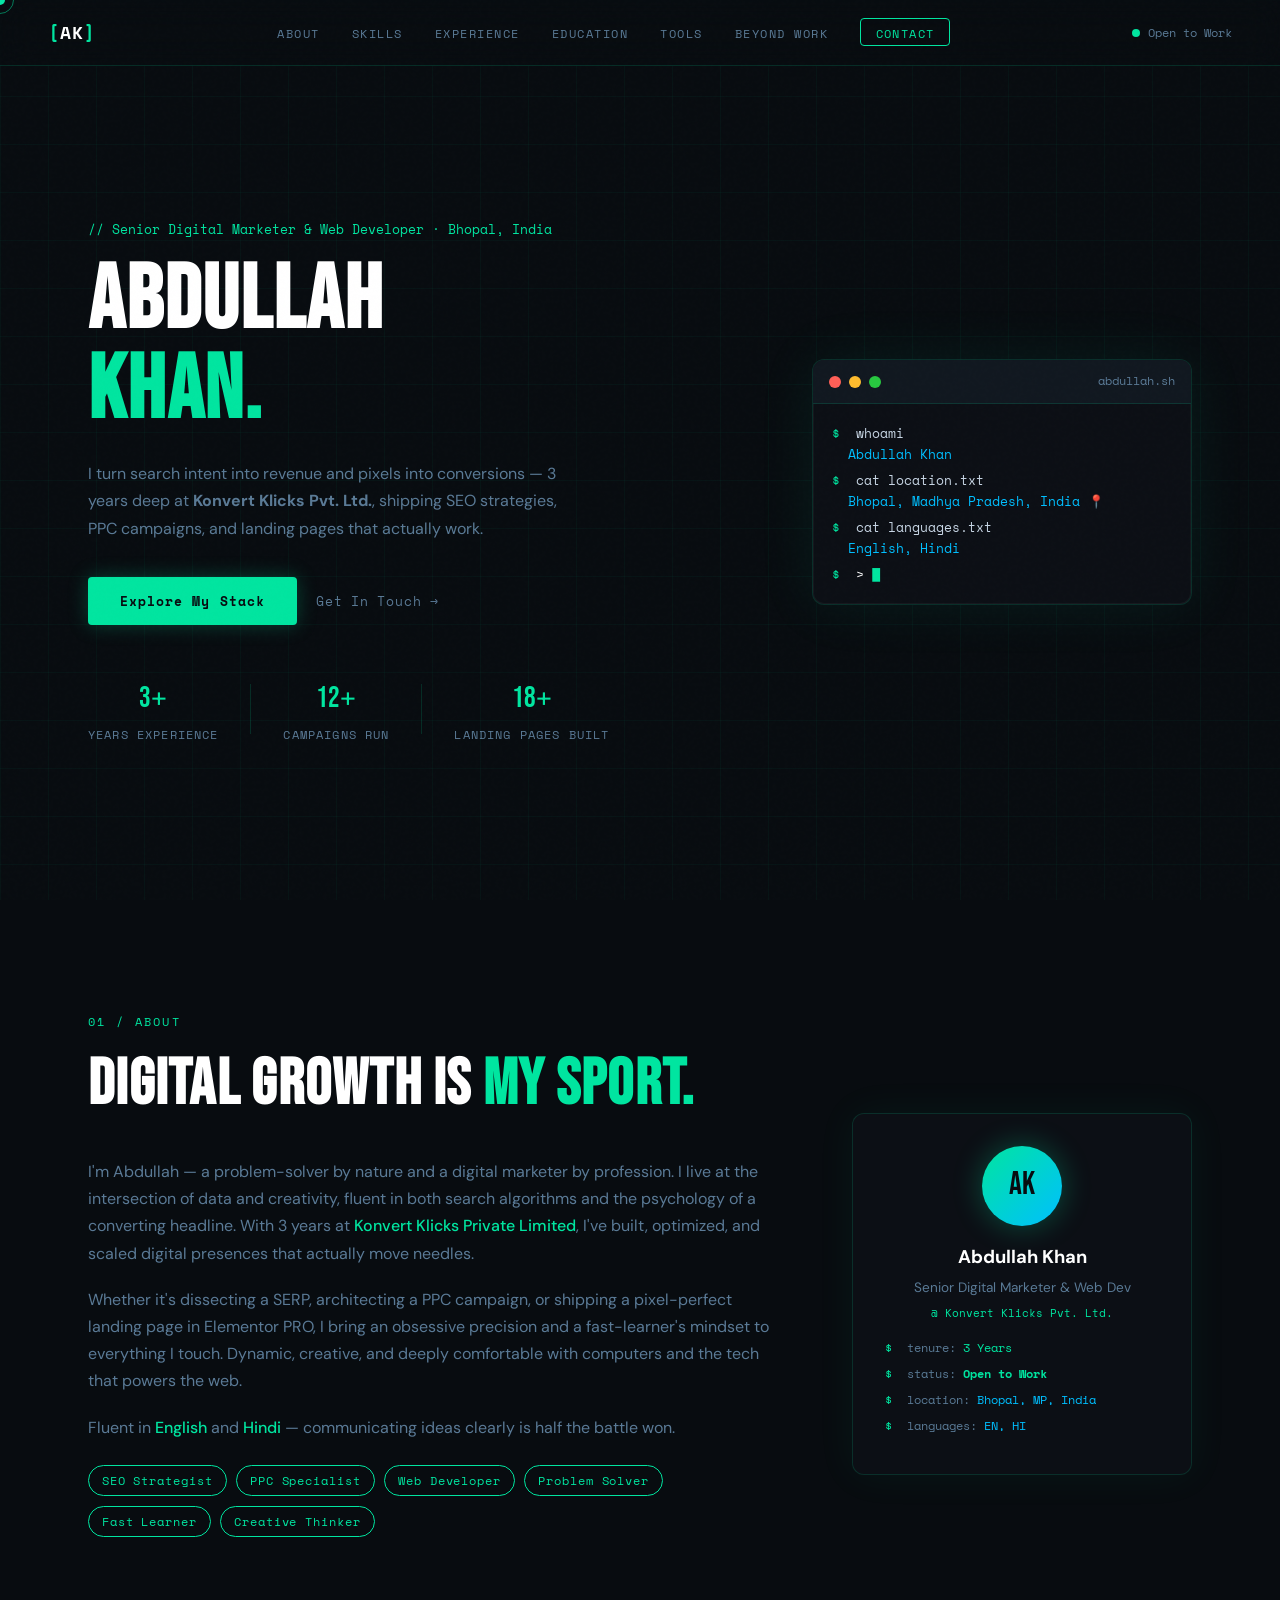
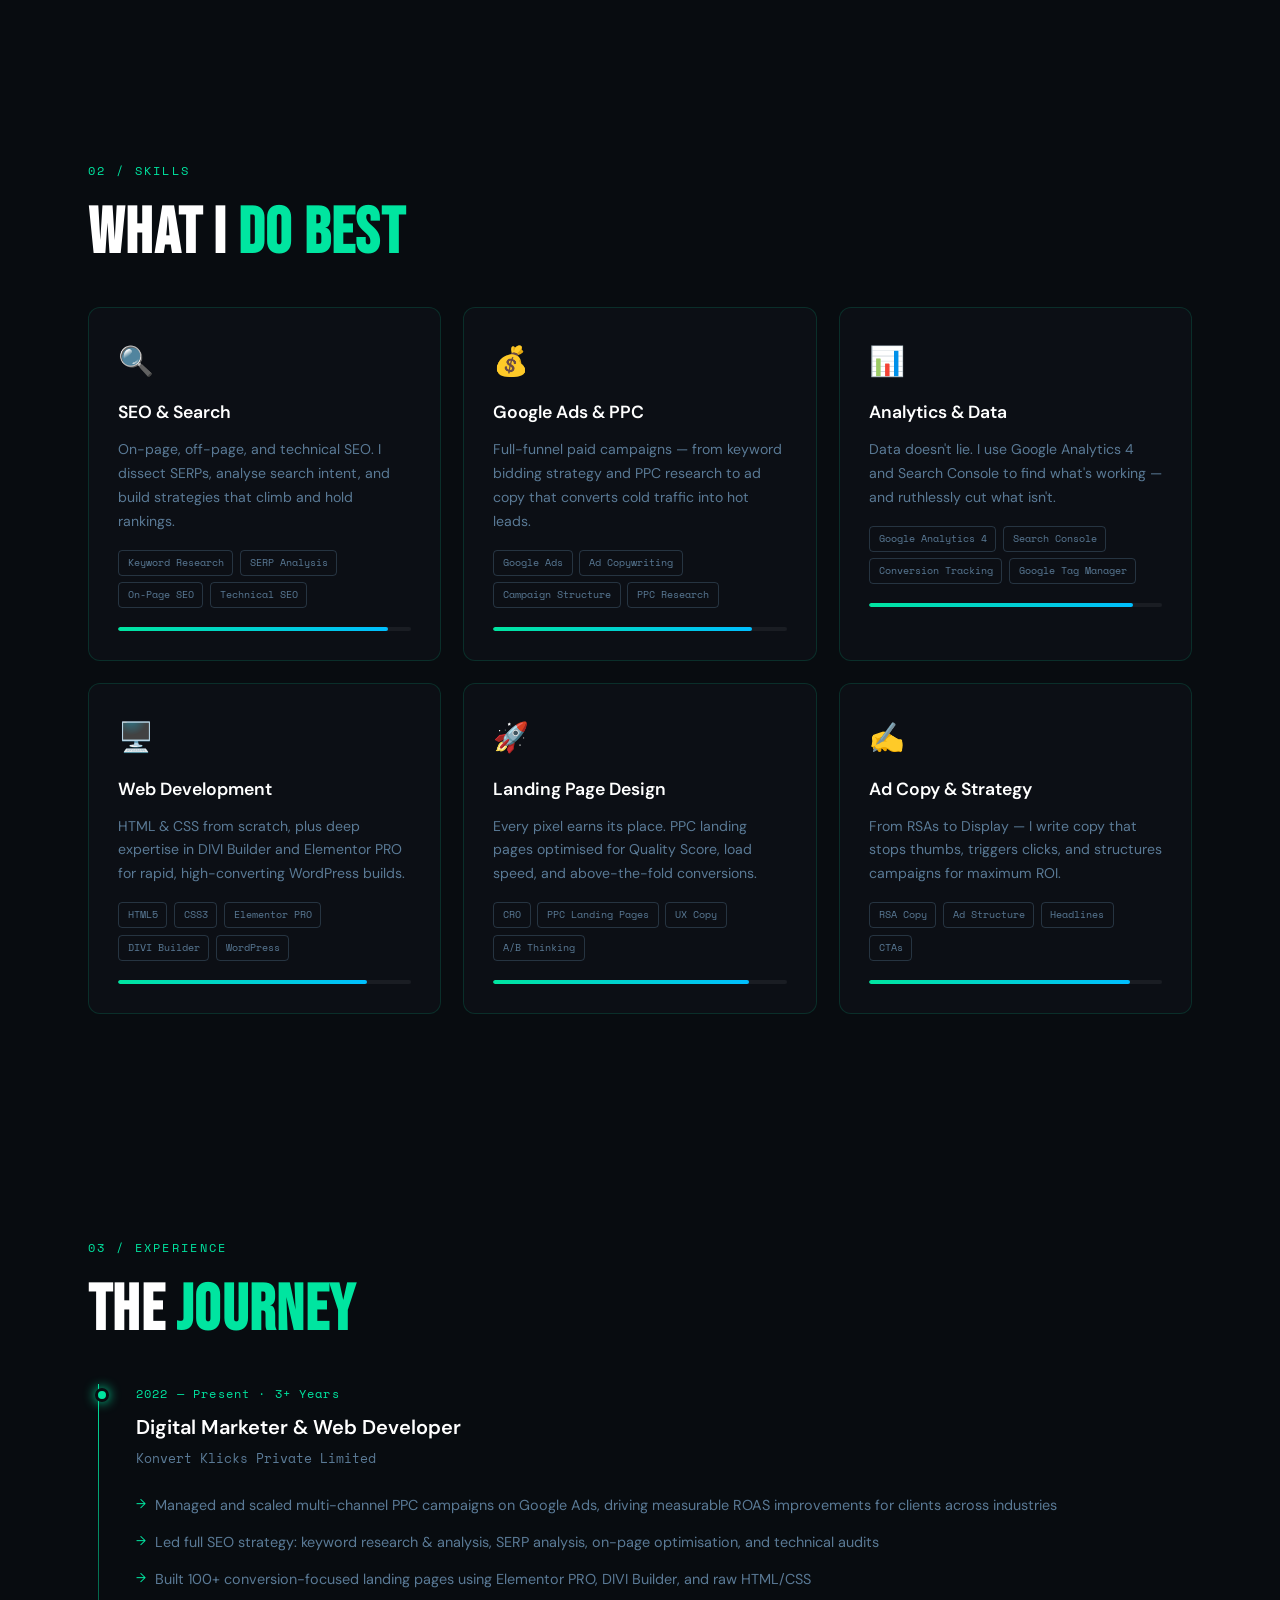
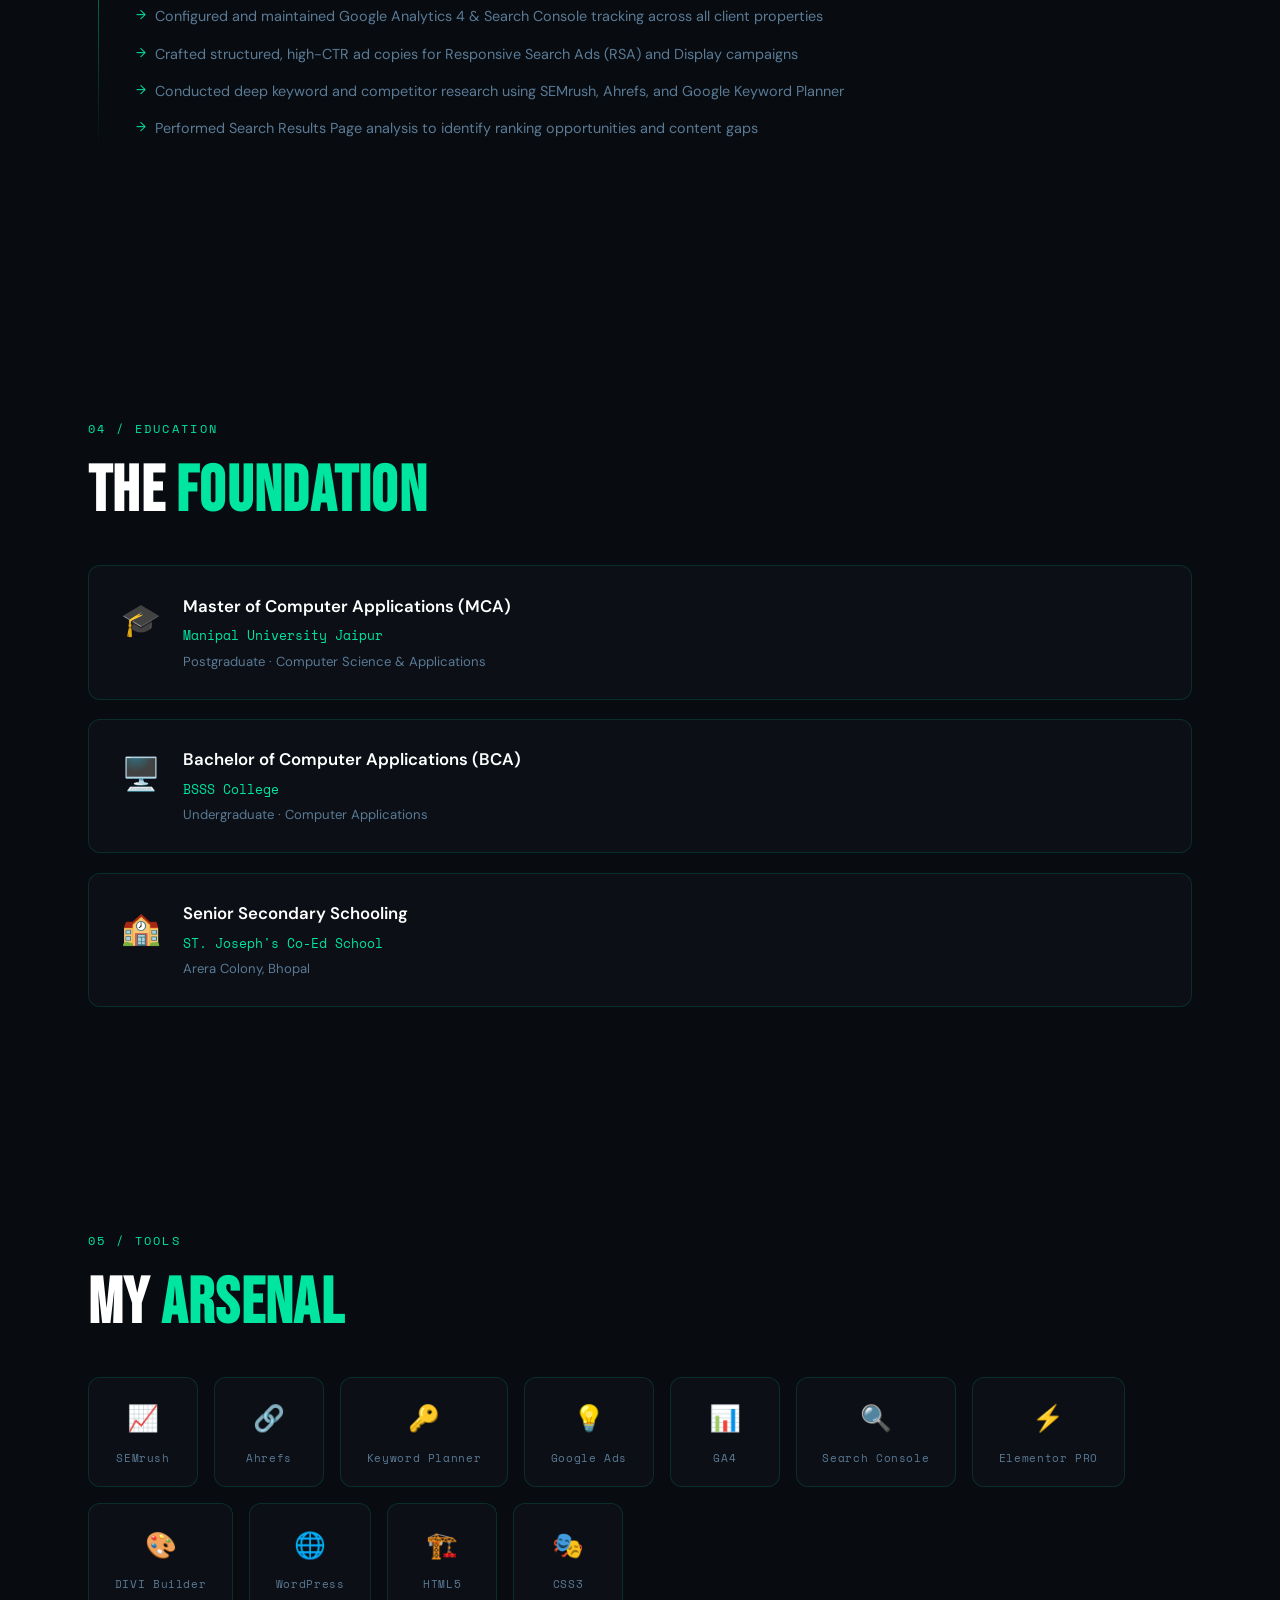
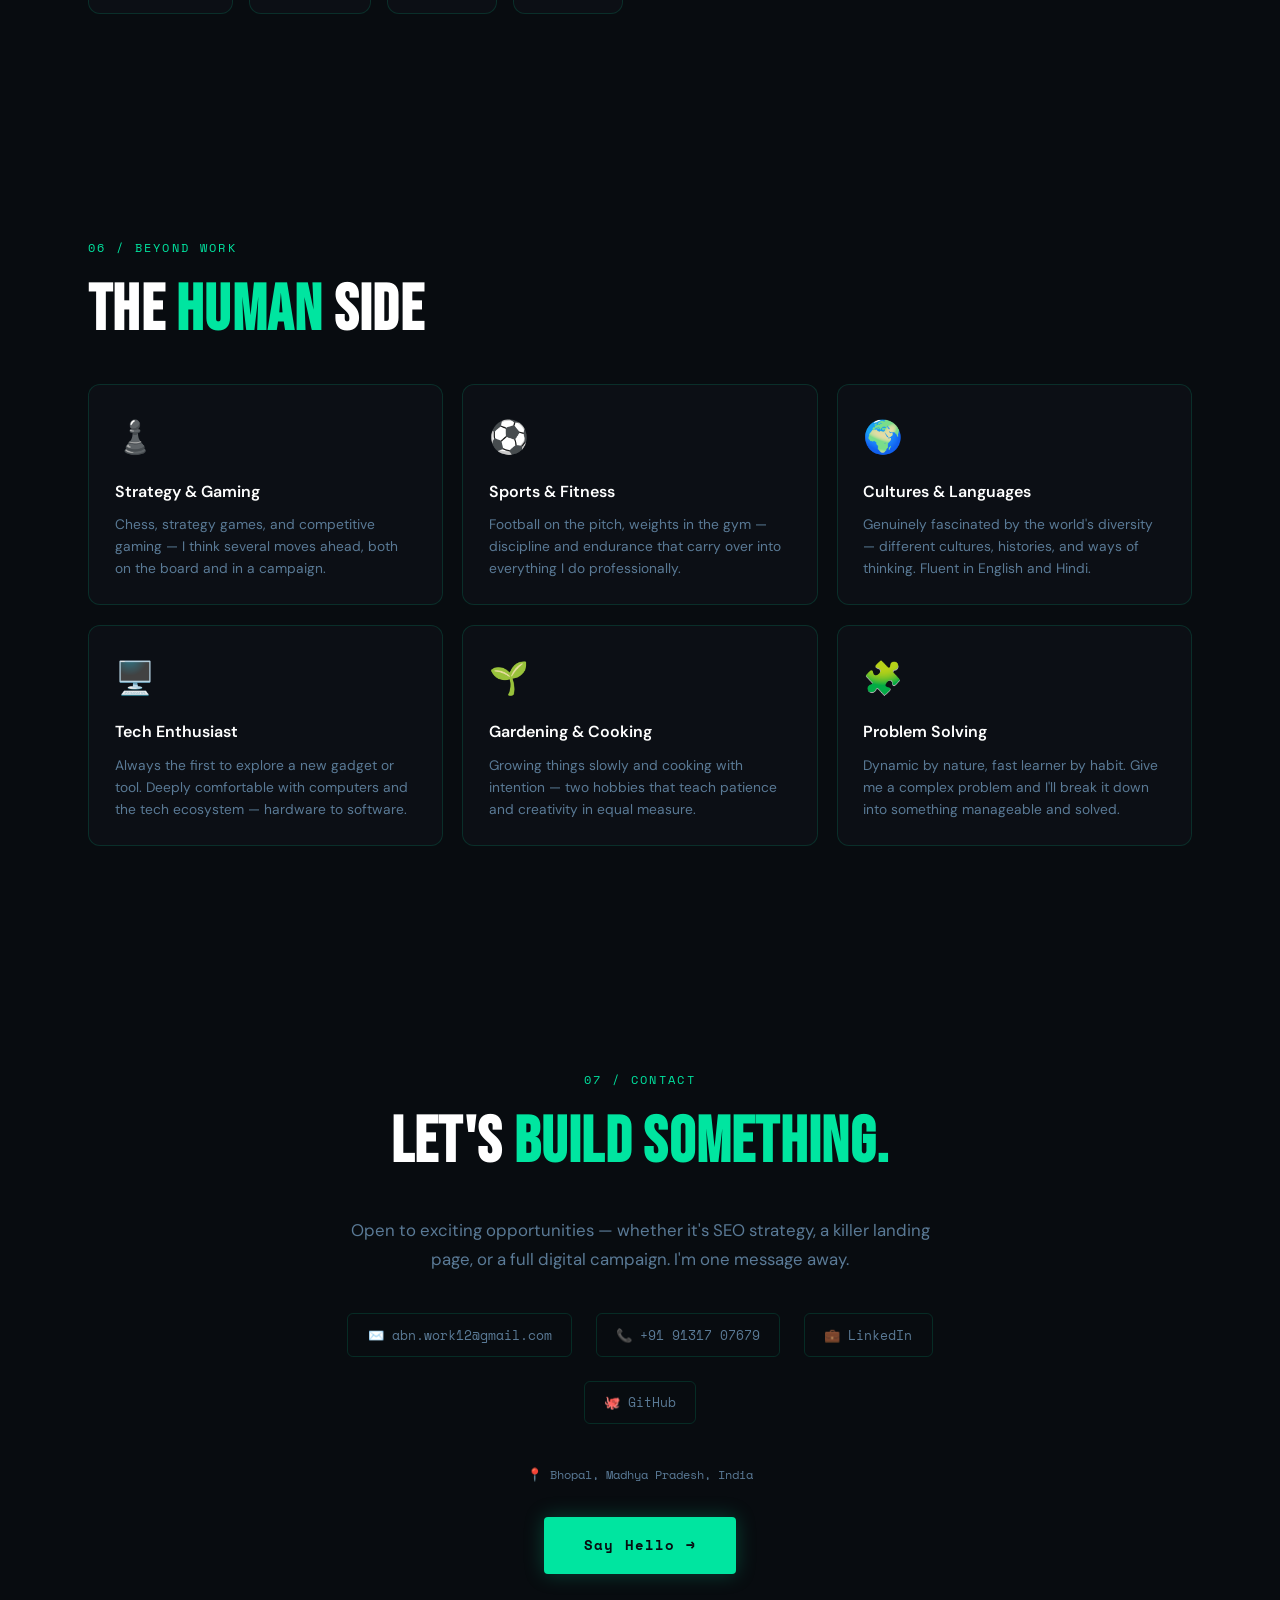
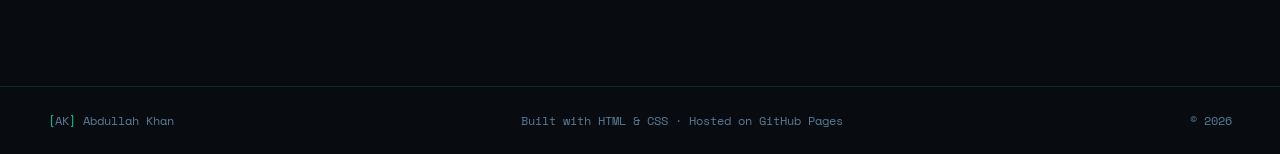
==== index.html @ baf3ec33 "Update index.html" ====
<!DOCTYPE html>
<html lang="en">
<head>
  <meta charset="UTF-8" />
  <meta name="viewport" content="width=device-width, initial-scale=1.0"/>
  <title>Abdullah Khan — Digital Marketer & Web Developer</title>
  <link rel="stylesheet" href="style.css" />
  <link rel="preconnect" href="https://fonts.googleapis.com">
  <link href="https://fonts.googleapis.com/css2?family=Space+Mono:ital,wght@0,400;0,700;1,400&family=Bebas+Neue&family=DM+Sans:wght@300;400;500&display=swap" rel="stylesheet">
</head>
<body>

  <div class="cursor" id="cursor"></div>
  <div class="cursor-trail" id="cursorTrail"></div>
  <div class="noise"></div>

  <!-- Navigation -->
  <nav class="nav">
    <div class="nav-logo">
      <span class="bracket">[</span>AK<span class="bracket">]</span>
    </div>
    <ul class="nav-links">
      <li><a href="#about">About</a></li>
      <li><a href="#skills">Skills</a></li>
      <li><a href="#experience">Experience</a></li>
      <li><a href="#education">Education</a></li>
      <li><a href="#tools">Tools</a></li>
      <li><a href="#beyond">Beyond Work</a></li>
      <li><a href="#contact" class="nav-cta">Contact</a></li>
    </ul>
    <div class="nav-status">
      <span class="status-dot"></span> Open to Work
    </div>
  </nav>

  <!-- Hero -->
  <section class="hero" id="home">
    <div class="hero-bg-grid"></div>
    <div class="hero-content">
      <div class="hero-tag">// Senior Digital Marketer &amp; Web Developer · Bhopal, India</div>
      <h1 class="hero-title">
        <span class="line-reveal">Abdullah</span>
        <span class="line-reveal delay-1"><span class="accent-text">Khan.</span></span>
      </h1>
      <p class="hero-sub">I turn search intent into revenue and pixels into conversions — 3 years deep at <strong>Konvert Klicks Pvt. Ltd.</strong>, shipping SEO strategies, PPC campaigns, and landing pages that actually work.</p>
      <div class="hero-cta-row">
        <a href="#skills" class="btn-primary">Explore My Stack</a>
        <a href="#contact" class="btn-ghost">Get In Touch →</a>
      </div>
      <div class="hero-stats">
        <div class="stat"><span class="stat-num" data-target="3">0</span><span>+</span><div class="stat-label">Years Experience</div></div>
        <div class="stat-divider"></div>
        <div class="stat"><span class="stat-num" data-target="50">0</span><span>+</span><div class="stat-label">Campaigns Run</div></div>
        <div class="stat-divider"></div>
        <div class="stat"><span class="stat-num" data-target="100">0</span><span>+</span><div class="stat-label">Landing Pages Built</div></div>
      </div>
    </div>
    <div class="hero-terminal">
      <div class="terminal-bar">
        <span class="t-dot red"></span><span class="t-dot yellow"></span><span class="t-dot green"></span>
        <span class="t-title">abdullah.sh</span>
      </div>
      <div class="terminal-body">
        <p class="t-line"><span class="t-prompt">$</span> whoami</p>
        <p class="t-line t-out">Abdullah Khan</p>
        <p class="t-line"><span class="t-prompt">$</span> cat location.txt</p>
        <p class="t-line t-out">Bhopal, Madhya Pradesh, India 📍</p>
        <p class="t-line"><span class="t-prompt">$</span> cat languages.txt</p>
        <p class="t-line t-out">English, Hindi</p>
        <p class="t-line"><span class="t-prompt">$</span> <span class="t-cmd" id="typed"></span><span class="t-cursor">█</span></p>
      </div>
    </div>
  </section>

  <!-- About -->
  <section class="about section" id="about">
    <div class="section-label">01 / About</div>
    <div class="about-grid">
      <div class="about-text">
        <h2 class="section-title">Digital Growth is <span class="accent-text">My Sport.</span></h2>
        <p>I'm Abdullah — a problem-solver by nature and a digital marketer by profession. I live at the intersection of data and creativity, fluent in both search algorithms and the psychology of a converting headline. With 3 years at <strong>Konvert Klicks Private Limited</strong>, I've built, optimized, and scaled digital presences that actually move needles.</p>
        <p>Whether it's dissecting a SERP, architecting a PPC campaign, or shipping a pixel-perfect landing page in Elementor PRO, I bring an obsessive precision and a fast-learner's mindset to everything I touch. Dynamic, creative, and deeply comfortable with computers and the tech that powers the web.</p>
        <p>Fluent in <strong>English</strong> and <strong>Hindi</strong> — communicating ideas clearly is half the battle won.</p>
        <div class="about-chips">
          <span class="chip">SEO Strategist</span>
          <span class="chip">PPC Specialist</span>
          <span class="chip">Web Developer</span>
          <span class="chip">Problem Solver</span>
          <span class="chip">Fast Learner</span>
          <span class="chip">Creative Thinker</span>
        </div>
      </div>
      <div class="about-card">
        <div class="card-inner">
          <div class="profile-initials">AK</div>
          <div class="profile-name">Abdullah Khan</div>
          <div class="profile-role">Senior Digital Marketer &amp; Web Dev</div>
          <div class="profile-company">@ Konvert Klicks Pvt. Ltd.</div>
          <div class="profile-detail"><span class="t-prompt">$</span> tenure: <span class="accent-text">3 Years</span></div>
          <div class="profile-detail"><span class="t-prompt">$</span> status: <span class="open-tag">Open to Work</span></div>
          <div class="profile-detail"><span class="t-prompt">$</span> location: <span class="accent-text2">Bhopal, MP, India</span></div>
          <div class="profile-detail"><span class="t-prompt">$</span> languages: <span class="accent-text2">EN, HI</span></div>
        </div>
      </div>
    </div>
  </section>

  <!-- Skills -->
  <section class="skills-section section" id="skills">
    <div class="section-label">02 / Skills</div>
    <h2 class="section-title">What I <span class="accent-text">Do Best</span></h2>
    <div class="skills-grid">

      <div class="skill-card">
        <div class="skill-icon">🔍</div>
        <h3>SEO &amp; Search</h3>
        <p>On-page, off-page, and technical SEO. I dissect SERPs, analyse search intent, and build strategies that climb and hold rankings.</p>
        <div class="skill-tags">
          <span>Keyword Research</span><span>SERP Analysis</span><span>On-Page SEO</span><span>Technical SEO</span>
        </div>
        <div class="skill-bar-wrap"><div class="skill-bar" style="--w: 92%"></div></div>
      </div>

      <div class="skill-card">
        <div class="skill-icon">💰</div>
        <h3>Google Ads &amp; PPC</h3>
        <p>Full-funnel paid campaigns — from keyword bidding strategy and PPC research to ad copy that converts cold traffic into hot leads.</p>
        <div class="skill-tags">
          <span>Google Ads</span><span>Ad Copywriting</span><span>Campaign Structure</span><span>PPC Research</span>
        </div>
        <div class="skill-bar-wrap"><div class="skill-bar" style="--w: 88%"></div></div>
      </div>

      <div class="skill-card">
        <div class="skill-icon">📊</div>
        <h3>Analytics &amp; Data</h3>
        <p>Data doesn't lie. I use Google Analytics 4 and Search Console to find what's working — and ruthlessly cut what isn't.</p>
        <div class="skill-tags">
          <span>Google Analytics 4</span><span>Search Console</span><span>Conversion Tracking</span><span>Google Tag Manager</span>
        </div>
        <div class="skill-bar-wrap"><div class="skill-bar" style="--w: 90%"></div></div>
      </div>

      <div class="skill-card">
        <div class="skill-icon">🖥️</div>
        <h3>Web Development</h3>
        <p>HTML &amp; CSS from scratch, plus deep expertise in DIVI Builder and Elementor PRO for rapid, high-converting WordPress builds.</p>
        <div class="skill-tags">
          <span>HTML5</span><span>CSS3</span><span>Elementor PRO</span><span>DIVI Builder</span><span>WordPress</span>
        </div>
        <div class="skill-bar-wrap"><div class="skill-bar" style="--w: 85%"></div></div>
      </div>

      <div class="skill-card">
        <div class="skill-icon">🚀</div>
        <h3>Landing Page Design</h3>
        <p>Every pixel earns its place. PPC landing pages optimised for Quality Score, load speed, and above-the-fold conversions.</p>
        <div class="skill-tags">
          <span>CRO</span><span>PPC Landing Pages</span><span>UX Copy</span><span>A/B Thinking</span>
        </div>
        <div class="skill-bar-wrap"><div class="skill-bar" style="--w: 87%"></div></div>
      </div>

      <div class="skill-card">
        <div class="skill-icon">✍️</div>
        <h3>Ad Copy &amp; Strategy</h3>
        <p>From RSAs to Display — I write copy that stops thumbs, triggers clicks, and structures campaigns for maximum ROI.</p>
        <div class="skill-tags">
          <span>RSA Copy</span><span>Ad Structure</span><span>Headlines</span><span>CTAs</span>
        </div>
        <div class="skill-bar-wrap"><div class="skill-bar" style="--w: 89%"></div></div>
      </div>

    </div>
  </section>

  <!-- Experience -->
  <section class="experience-section section" id="experience">
    <div class="section-label">03 / Experience</div>
    <h2 class="section-title">The <span class="accent-text">Journey</span></h2>
    <div class="timeline">
      <div class="timeline-line"></div>
      <div class="timeline-item">
        <div class="timeline-dot"></div>
        <div class="timeline-content">
          <div class="tl-meta">2022 — Present · 3+ Years</div>
          <h3>Digital Marketer &amp; Web Developer</h3>
          <div class="tl-company">Konvert Klicks Private Limited</div>
          <ul class="tl-list">
            <li>Managed and scaled multi-channel PPC campaigns on Google Ads, driving measurable ROAS improvements for clients across industries</li>
            <li>Led full SEO strategy: keyword research &amp; analysis, SERP analysis, on-page optimisation, and technical audits</li>
            <li>Built 100+ conversion-focused landing pages using Elementor PRO, DIVI Builder, and raw HTML/CSS</li>
            <li>Configured and maintained Google Analytics 4 &amp; Search Console tracking across all client properties</li>
            <li>Crafted structured, high-CTR ad copies for Responsive Search Ads (RSA) and Display campaigns</li>
            <li>Conducted deep keyword and competitor research using SEMrush, Ahrefs, and Google Keyword Planner</li>
            <li>Performed Search Results Page analysis to identify ranking opportunities and content gaps</li>
          </ul>
        </div>
      </div>
    </div>
  </section>

  <!-- Education -->
  <section class="education-section section" id="education">
    <div class="section-label">04 / Education</div>
    <h2 class="section-title">The <span class="accent-text">Foundation</span></h2>
    <div class="edu-grid">

      <div class="edu-card">
        <div class="edu-icon">🎓</div>
        <div class="edu-body">
          <div class="edu-degree">Master of Computer Applications (MCA)</div>
          <div class="edu-school">Manipal University Jaipur</div>
          <div class="edu-detail">Postgraduate · Computer Science &amp; Applications</div>
        </div>
      </div>

      <div class="edu-card">
        <div class="edu-icon">🖥️</div>
        <div class="edu-body">
          <div class="edu-degree">Bachelor of Computer Applications (BCA)</div>
          <div class="edu-school">BSSS College</div>
          <div class="edu-detail">Undergraduate · Computer Applications</div>
        </div>
      </div>

      <div class="edu-card">
        <div class="edu-icon">🏫</div>
        <div class="edu-body">
          <div class="edu-degree">Senior Secondary Schooling</div>
          <div class="edu-school">ST. Joseph's Co-Ed School</div>
          <div class="edu-detail">Arera Colony, Bhopal</div>
        </div>
      </div>

    </div>
  </section>

  <!-- Tools -->
  <section class="tools-section section" id="tools">
    <div class="section-label">05 / Tools</div>
    <h2 class="section-title">My <span class="accent-text">Arsenal</span></h2>
    <div class="tools-grid">
      <div class="tool-item"><div class="tool-icon">📈</div><span>SEMrush</span></div>
      <div class="tool-item"><div class="tool-icon">🔗</div><span>Ahrefs</span></div>
      <div class="tool-item"><div class="tool-icon">🔑</div><span>Keyword Planner</span></div>
      <div class="tool-item"><div class="tool-icon">💡</div><span>Google Ads</span></div>
      <div class="tool-item"><div class="tool-icon">📊</div><span>GA4</span></div>
      <div class="tool-item"><div class="tool-icon">🔍</div><span>Search Console</span></div>
      <div class="tool-item"><div class="tool-icon">⚡</div><span>Elementor PRO</span></div>
      <div class="tool-item"><div class="tool-icon">🎨</div><span>DIVI Builder</span></div>
      <div class="tool-item"><div class="tool-icon">🌐</div><span>WordPress</span></div>
      <div class="tool-item"><div class="tool-icon">🏗️</div><span>HTML5</span></div>
      <div class="tool-item"><div class="tool-icon">🎭</div><span>CSS3</span></div>
    </div>
  </section>

  <!-- Beyond Work -->
  <section class="beyond-section section" id="beyond">
    <div class="section-label">06 / Beyond Work</div>
    <h2 class="section-title">The <span class="accent-text">Human</span> Side</h2>
    <div class="beyond-grid">

      <div class="beyond-card">
        <div class="beyond-emoji">♟️</div>
        <h3>Strategy &amp; Gaming</h3>
        <p>Chess, strategy games, and competitive gaming — I think several moves ahead, both on the board and in a campaign.</p>
      </div>

      <div class="beyond-card">
        <div class="beyond-emoji">⚽</div>
        <h3>Sports &amp; Fitness</h3>
        <p>Football on the pitch, weights in the gym — discipline and endurance that carry over into everything I do professionally.</p>
      </div>

      <div class="beyond-card">
        <div class="beyond-emoji">🌍</div>
        <h3>Cultures &amp; Languages</h3>
        <p>Genuinely fascinated by the world's diversity — different cultures, histories, and ways of thinking. Fluent in English and Hindi.</p>
      </div>

      <div class="beyond-card">
        <div class="beyond-emoji">🖥️</div>
        <h3>Tech Enthusiast</h3>
        <p>Always the first to explore a new gadget or tool. Deeply comfortable with computers and the tech ecosystem — hardware to software.</p>
      </div>

      <div class="beyond-card">
        <div class="beyond-emoji">🌱</div>
        <h3>Gardening &amp; Cooking</h3>
        <p>Growing things slowly and cooking with intention — two hobbies that teach patience and creativity in equal measure.</p>
      </div>

      <div class="beyond-card">
        <div class="beyond-emoji">🧩</div>
        <h3>Problem Solving</h3>
        <p>Dynamic by nature, fast learner by habit. Give me a complex problem and I'll break it down into something manageable and solved.</p>
      </div>

    </div>
  </section>

  <!-- Contact -->
  <section class="contact-section section" id="contact">
    <div class="section-label">07 / Contact</div>
    <div class="contact-inner">
      <h2 class="section-title">Let's <span class="accent-text">Build Something.</span></h2>
      <p class="contact-sub">Open to exciting opportunities — whether it's SEO strategy, a killer landing page, or a full digital campaign. I'm one message away.</p>
      <div class="contact-links">
        <a href="mailto:abn.work12@gmail.com" class="contact-link">
          <span class="cl-icon">✉️</span>
          <span>abn.work12@gmail.com</span>
        </a>
        <a href="tel:+919131707679" class="contact-link">
          <span class="cl-icon">📞</span>
          <span>+91 91317 07679</span>
        </a>
        <a href="https://linkedin.com/in/yourprofile" target="_blank" class="contact-link">
          <span class="cl-icon">💼</span>
          <span>LinkedIn</span>
        </a>
        <a href="https://github.com/yourusername" target="_blank" class="contact-link">
          <span class="cl-icon">🐙</span>
          <span>GitHub</span>
        </a>
      </div>
      <div class="contact-location">
        <span>📍 Bhopal, Madhya Pradesh, India</span>
      </div>
      <a href="mailto:abn.work12@gmail.com" class="btn-primary large">Say Hello →</a>
    </div>
  </section>

  <!-- Footer -->
  <footer class="footer">
    <div class="footer-left"><span class="bracket">[</span>AK<span class="bracket">]</span> Abdullah Khan</div>
    <div class="footer-center">Built with HTML &amp; CSS · Hosted on GitHub Pages</div>
    <div class="footer-right">© 2026</div>
  </footer>

  <script>
    // Custom cursor
    const cursor = document.getElementById('cursor');
    const trail  = document.getElementById('cursorTrail');
    document.addEventListener('mousemove', e => {
      cursor.style.left = e.clientX + 'px';
      cursor.style.top  = e.clientY + 'px';
      setTimeout(() => {
        trail.style.left = e.clientX + 'px';
        trail.style.top  = e.clientY + 'px';
      }, 80);
    });
    document.querySelectorAll('a, button, .skill-card, .tool-item, .beyond-card, .edu-card').forEach(el => {
      el.addEventListener('mouseenter', () => cursor.classList.add('cursor-hover'));
      el.addEventListener('mouseleave', () => cursor.classList.remove('cursor-hover'));
    });

    // Terminal typer (extra lines after static ones)
    const lines = [
      'skills --top',
      '> SEO, Google Ads, PPC, HTML, CSS',
      'tools --list',
      '> SEMrush, Ahrefs, Elementor PRO...',
      'hobbies --random',
      '> Chess, Football, Gaming, Cooking',
      'status --work',
      '> Open to Work 🟢',
    ];
    let li = 0, ci = 0, typing = true;
    const typedEl = document.getElementById('typed');
    function typeLoop() {
      if (typing) {
        if (ci < lines[li].length) {
          typedEl.textContent += lines[li][ci++];
          setTimeout(typeLoop, 55);
        } else { typing = false; setTimeout(typeLoop, 900); }
      } else {
        if (ci > 0) {
          typedEl.textContent = lines[li].slice(0, --ci);
          setTimeout(typeLoop, 28);
        } else {
          typing = true;
          li = (li + 1) % lines.length;
          setTimeout(typeLoop, 300);
        }
      }
    }
    typeLoop();

    // Counter animation
    document.querySelectorAll('.stat-num').forEach(el => {
      new IntersectionObserver(entries => {
        if (!entries[0].isIntersecting) return;
        const target = +el.dataset.target;
        let cur = 0;
        const step = Math.ceil(target / 40);
        const t = setInterval(() => { cur = Math.min(cur + step, target); el.textContent = cur; if (cur >= target) clearInterval(t); }, 40);
      }, { threshold: 0.5 }).observe(el);
    });

    // Scroll reveal
    const revealObs = new IntersectionObserver(entries => {
      entries.forEach(e => { if (e.isIntersecting) { e.target.classList.add('visible'); revealObs.unobserve(e.target); } });
    }, { threshold: 0.1 });
    document.querySelectorAll('.skill-card, .tool-item, .timeline-item, .about-grid, .contact-inner, .edu-card, .beyond-card').forEach(el => revealObs.observe(el));

    // Skill bars
    const barObs = new IntersectionObserver(entries => {
      entries.forEach(e => { if (e.isIntersecting) { e.target.classList.add('animate'); barObs.unobserve(e.target); } });
    }, { threshold: 0.3 });
    document.querySelectorAll('.skill-bar').forEach(b => barObs.observe(b));

    // Nav active
    window.addEventListener('scroll', () => {
      let current = '';
      document.querySelectorAll('section[id]').forEach(s => { if (window.scrollY >= s.offsetTop - 100) current = s.id; });
      document.querySelectorAll('.nav-links a').forEach(a => a.classList.toggle('active', a.getAttribute('href') === '#' + current));
    });
  </script>
</body>
</html>
---- style.css ----
/* --- Reset & Base --- */
*, *::before, *::after { box-sizing: border-box; margin: 0; padding: 0; }

:root {
  --bg:        #080c10;
  --bg2:       #0d1117;
  --bg3:       #111820;
  --accent:    #00e5a0;
  --accent2:   #00bfff;
  --accent3:   #f7c948;
  --text:      #c8d6e5;
  --text-dim:  #5a7a96;
  --border:    rgba(0,229,160,0.15);
  --card-bg:   rgba(13,17,23,0.85);
  --font-mono: 'Space Mono', monospace;
  --font-display: 'Bebas Neue', sans-serif;
  --font-body: 'DM Sans', sans-serif;
  --radius:    12px;
  --transition: 0.3s cubic-bezier(0.4,0,0.2,1);
}

html { scroll-behavior: smooth; }

body {
  background: var(--bg);
  color: var(--text);
  font-family: var(--font-body);
  font-size: 16px;
  line-height: 1.7;
  overflow-x: hidden;
  cursor: none;
}

/* --- Noise Texture Overlay --- */
.noise {
  position: fixed; inset: 0; z-index: 999; pointer-events: none;
  background-image: url("data:image/svg+xml,%3Csvg viewBox='0 0 256 256' xmlns='http://www.w3.org/2000/svg'%3E%3Cfilter id='noise'%3E%3CfeTurbulence type='fractalNoise' baseFrequency='0.9' numOctaves='4' stitchTiles='stitch'/%3E%3C/filter%3E%3Crect width='100%25' height='100%25' filter='url(%23noise)' opacity='0.04'/%3E%3C/svg%3E");
  opacity: 0.35;
}

/* --- Custom Cursor --- */
.cursor {
  position: fixed; width: 10px; height: 10px; border-radius: 50%;
  background: var(--accent); pointer-events: none; z-index: 9999;
  transform: translate(-50%, -50%);
  transition: width 0.2s, height 0.2s, background 0.2s;
  mix-blend-mode: screen;
}
.cursor-trail {
  position: fixed; width: 28px; height: 28px; border-radius: 50%;
  border: 1.5px solid var(--accent); pointer-events: none; z-index: 9998;
  transform: translate(-50%, -50%);
  transition: left 0.12s ease, top 0.12s ease;
  opacity: 0.5;
}
.cursor.cursor-hover { width: 20px; height: 20px; background: var(--accent2); }

/* --- Navigation --- */
.nav {
  position: fixed; top: 0; left: 0; right: 0; z-index: 100;
  display: flex; align-items: center; justify-content: space-between;
  padding: 1.1rem 3rem;
  background: rgba(8,12,16,0.75);
  backdrop-filter: blur(16px);
  border-bottom: 1px solid var(--border);
}
.nav-logo {
  font-family: var(--font-mono); font-size: 1.1rem; font-weight: 700;
  color: #fff; letter-spacing: 0.05em;
}
.bracket { color: var(--accent); }
.nav-links { display: flex; gap: 2rem; list-style: none; }
.nav-links a {
  font-family: var(--font-mono); font-size: 0.78rem; color: var(--text-dim);
  text-decoration: none; text-transform: uppercase; letter-spacing: 0.12em;
  transition: color var(--transition);
  position: relative; padding-bottom: 2px;
}
.nav-links a::after {
  content: ''; position: absolute; bottom: -2px; left: 0; width: 0; height: 1px;
  background: var(--accent); transition: width var(--transition);
}
.nav-links a:hover, .nav-links a.active { color: var(--accent); }
.nav-links a:hover::after, .nav-links a.active::after { width: 100%; }
.nav-cta {
  color: var(--accent) !important;
  border: 1px solid var(--accent); padding: 0.3rem 0.9rem; border-radius: 4px;
}
.nav-cta::after { display: none !important; }
.nav-status {
  font-family: var(--font-mono); font-size: 0.72rem; color: var(--text-dim);
  display: flex; align-items: center; gap: 0.5rem;
}
.status-dot {
  width: 8px; height: 8px; border-radius: 50%; background: var(--accent);
  animation: pulse-dot 2s infinite;
}
@keyframes pulse-dot {
  0%, 100% { box-shadow: 0 0 0 0 rgba(0,229,160,0.6); }
  50%       { box-shadow: 0 0 0 6px rgba(0,229,160,0); }
}

/* --- Sections --- */
.section { padding: 7rem 3rem; max-width: 1200px; margin: 0 auto; }
.section-label {
  font-family: var(--font-mono); font-size: 0.72rem; color: var(--accent);
  letter-spacing: 0.2em; text-transform: uppercase; margin-bottom: 1.2rem;
}
.section-title {
  font-family: var(--font-display); font-size: clamp(2.5rem, 5vw, 4.5rem);
  line-height: 1.05; color: #fff; margin-bottom: 2.5rem; letter-spacing: 0.02em;
}
.accent-text { color: var(--accent); }

/* --- Hero --- */
.hero {
  min-height: 100vh; display: flex; align-items: center;
  justify-content: space-between; gap: 3rem;
  padding: 8rem 3rem 4rem; max-width: 1200px; margin: 0 auto;
  position: relative;
}
.hero-bg-grid {
  position: fixed; inset: 0; z-index: -1; pointer-events: none;
  background-image:
    linear-gradient(rgba(0,229,160,0.04) 1px, transparent 1px),
    linear-gradient(90deg, rgba(0,229,160,0.04) 1px, transparent 1px);
  background-size: 48px 48px;
}
.hero-tag {
  font-family: var(--font-mono); font-size: 0.8rem; color: var(--accent);
  margin-bottom: 1rem; opacity: 0; animation: fadeUp 0.6s 0.2s forwards;
}
.hero-title {
  font-family: var(--font-display); font-size: clamp(3.5rem, 7vw, 6.5rem);
  line-height: 1; color: #fff; margin-bottom: 1.5rem; letter-spacing: 0.02em;
}
.line-reveal {
  display: block; overflow: hidden;
  opacity: 0; transform: translateY(30px);
  animation: slideUp 0.7s ease forwards;
}
.line-reveal.delay-1 { animation-delay: 0.25s; }
.hero-sub {
  max-width: 500px; color: var(--text-dim); margin-bottom: 2.2rem;
  font-size: 1rem; opacity: 0; animation: fadeUp 0.7s 0.5s forwards;
}
.hero-cta-row {
  display: flex; gap: 1.2rem; align-items: center; margin-bottom: 3rem;
  opacity: 0; animation: fadeUp 0.7s 0.65s forwards;
}
.btn-primary {
  display: inline-block; padding: 0.8rem 2rem;
  background: var(--accent); color: #080c10;
  font-family: var(--font-mono); font-weight: 700; font-size: 0.82rem;
  text-decoration: none; border-radius: 4px; letter-spacing: 0.08em;
  transition: all var(--transition);
  box-shadow: 0 0 20px rgba(0,229,160,0.25);
}
.btn-primary:hover { background: #fff; box-shadow: 0 0 40px rgba(0,229,160,0.4); transform: translateY(-2px); }
.btn-primary.large { padding: 1rem 2.5rem; font-size: 0.9rem; }
.btn-ghost {
  font-family: var(--font-mono); font-size: 0.82rem; color: var(--text-dim);
  text-decoration: none; letter-spacing: 0.06em; transition: color var(--transition);
}
.btn-ghost:hover { color: var(--accent); }

.hero-stats {
  display: flex; gap: 2rem; align-items: center;
  opacity: 0; animation: fadeUp 0.7s 0.8s forwards;
}
.stat { text-align: center; }
.stat-num {
  font-family: var(--font-display); font-size: 2.8rem; color: var(--accent); line-height: 1;
}
.stat span { font-size: 1.8rem; color: var(--accent); }
.stat-label { font-size: 0.72rem; color: var(--text-dim); font-family: var(--font-mono); letter-spacing: 0.1em; text-transform: uppercase; margin-top: 0.2rem; }
.stat-divider { width: 1px; height: 50px; background: var(--border); }

/* --- Terminal Widget --- */
.hero-terminal {
  flex-shrink: 0; width: 380px;
  border: 1px solid var(--border); border-radius: var(--radius);
  background: var(--card-bg); backdrop-filter: blur(12px);
  overflow: hidden;
  opacity: 0; animation: fadeUp 0.8s 0.4s forwards;
  box-shadow: 0 0 60px rgba(0,229,160,0.08), inset 0 0 0 1px rgba(255,255,255,0.04);
}
.terminal-bar {
  background: var(--bg3); padding: 0.7rem 1rem;
  display: flex; align-items: center; gap: 0.5rem;
  border-bottom: 1px solid var(--border);
}
.t-dot { width: 12px; height: 12px; border-radius: 50%; }
.t-dot.red { background: #ff5f57; }
.t-dot.yellow { background: #febc2e; }
.t-dot.green { background: #28c840; }
.t-title { font-family: var(--font-mono); font-size: 0.75rem; color: var(--text-dim); margin-left: auto; }
.terminal-body { padding: 1.2rem; min-height: 90px; }
.t-line { font-family: var(--font-mono); font-size: 0.82rem; line-height: 1.6; }
.t-prompt { color: var(--accent); margin-right: 0.5rem; }
.t-cmd { color: #fff; }
.t-cursor { color: var(--accent); animation: blink 1s step-end infinite; }
.t-out { color: var(--accent2); padding-left: 1rem; margin-bottom: 0.3rem; }
@keyframes blink { 50% { opacity: 0; } }

/* --- About --- */
.about-grid {
  display: grid; grid-template-columns: 1fr 340px; gap: 4rem; align-items: center;
  opacity: 0; transform: translateY(30px); transition: opacity 0.7s, transform 0.7s;
}
.about-grid.visible { opacity: 1; transform: translateY(0); }
.about-text p { color: var(--text-dim); margin-bottom: 1.2rem; }
.about-text strong { color: var(--accent); font-weight: 500; }
.about-chips { display: flex; flex-wrap: wrap; gap: 0.6rem; margin-top: 1.5rem; }
.chip {
  font-family: var(--font-mono); font-size: 0.72rem; color: var(--accent);
  border: 1px solid var(--accent); padding: 0.3rem 0.8rem; border-radius: 100px;
  letter-spacing: 0.08em; transition: all var(--transition);
}
.chip:hover { background: var(--accent); color: var(--bg); }
.about-card {
  border: 1px solid var(--border); border-radius: var(--radius);
  background: var(--card-bg); overflow: hidden;
  box-shadow: 0 0 40px rgba(0,229,160,0.06);
}
.card-inner { padding: 2rem; text-align: center; }
.profile-initials {
  width: 80px; height: 80px; border-radius: 50%;
  background: linear-gradient(135deg, var(--accent), var(--accent2));
  color: var(--bg); font-family: var(--font-display); font-size: 2rem;
  display: flex; align-items: center; justify-content: center;
  margin: 0 auto 1rem;
  box-shadow: 0 0 30px rgba(0,229,160,0.3);
}
.profile-name { font-size: 1.15rem; font-weight: 700; color: #fff; margin-bottom: 0.2rem; }
.profile-role { font-size: 0.85rem; font-weight: 400; color: var(--text-dim); margin-bottom: 0.25rem; }
.profile-company { font-family: var(--font-mono); font-size: 0.7rem; color: var(--accent); margin-bottom: 1rem; }
.profile-detail {
  font-family: var(--font-mono); font-size: 0.72rem; color: var(--text-dim);
  margin-bottom: 0.4rem; text-align: left;
}
.open-tag { color: var(--accent); font-weight: 700; }
.accent-text2 { color: var(--accent2); }

/* --- Education --- */
.edu-grid {
  display: flex; flex-direction: column; gap: 1.2rem;
}
.edu-card {
  display: flex; align-items: flex-start; gap: 1.4rem;
  border: 1px solid var(--border); border-radius: var(--radius);
  background: var(--card-bg); padding: 1.6rem 2rem;
  transition: border-color var(--transition), transform var(--transition), box-shadow var(--transition);
  opacity: 0; transform: translateX(-20px);
  position: relative; overflow: hidden;
}
.edu-card::before {
  content: ''; position: absolute; left: 0; top: 0; bottom: 0; width: 3px;
  background: linear-gradient(to bottom, var(--accent), var(--accent2));
  transform: scaleY(0); transform-origin: top; transition: transform 0.4s ease;
}
.edu-card:hover::before { transform: scaleY(1); }
.edu-card.visible { opacity: 1; transform: translateX(0); transition: opacity 0.6s, transform 0.6s, border-color var(--transition), box-shadow var(--transition); }
.edu-card:hover { border-color: rgba(0,229,160,0.4); transform: translateX(6px); box-shadow: 0 8px 30px rgba(0,229,160,0.08); }
.edu-icon { font-size: 2rem; flex-shrink: 0; margin-top: 0.1rem; }
.edu-degree { font-size: 1.05rem; font-weight: 600; color: #fff; margin-bottom: 0.3rem; }
.edu-school { font-family: var(--font-mono); font-size: 0.8rem; color: var(--accent); margin-bottom: 0.25rem; }
.edu-detail { font-size: 0.82rem; color: var(--text-dim); }

/* --- Beyond Work --- */
.beyond-grid {
  display: grid; grid-template-columns: repeat(auto-fill, minmax(280px, 1fr)); gap: 1.2rem;
}
.beyond-card {
  border: 1px solid var(--border); border-radius: var(--radius);
  background: var(--card-bg); padding: 1.6rem;
  transition: all var(--transition);
  opacity: 0; transform: translateY(20px);
}
.beyond-card.visible { opacity: 1; transform: translateY(0); transition: opacity 0.5s, transform 0.5s, border-color var(--transition), box-shadow var(--transition); }
.beyond-card:hover { border-color: rgba(0,191,255,0.4); transform: translateY(-4px); box-shadow: 0 10px 30px rgba(0,191,255,0.08); }
.beyond-emoji { font-size: 2rem; margin-bottom: 0.8rem; }
.beyond-card h3 { font-size: 1rem; font-weight: 600; color: #fff; margin-bottom: 0.5rem; }
.beyond-card p { font-size: 0.86rem; color: var(--text-dim); line-height: 1.6; }

/* --- Contact location --- */
.contact-location {
  font-family: var(--font-mono); font-size: 0.78rem; color: var(--text-dim);
  margin-bottom: 2rem;
}

/* --- Skills --- */
.skills-grid {
  display: grid; grid-template-columns: repeat(auto-fill, minmax(330px, 1fr)); gap: 1.4rem;
}
.skill-card {
  border: 1px solid var(--border); border-radius: var(--radius);
  background: var(--card-bg); padding: 1.8rem;
  transition: border-color var(--transition), transform var(--transition), box-shadow var(--transition);
  opacity: 0; transform: translateY(24px);
  position: relative; overflow: hidden;
}
.skill-card::before {
  content: ''; position: absolute; top: 0; left: 0; right: 0; height: 2px;
  background: linear-gradient(90deg, var(--accent), var(--accent2));
  transform: scaleX(0); transform-origin: left;
  transition: transform 0.4s ease;
}
.skill-card:hover::before { transform: scaleX(1); }
.skill-card.visible { opacity: 1; transform: translateY(0); transition: opacity 0.6s, transform 0.6s, border-color var(--transition), box-shadow var(--transition); }
.skill-card:hover {
  border-color: rgba(0,229,160,0.4);
  transform: translateY(-4px);
  box-shadow: 0 12px 40px rgba(0,229,160,0.1);
}
.skill-icon { font-size: 1.8rem; margin-bottom: 0.8rem; }
.skill-card h3 { font-size: 1.1rem; font-weight: 600; color: #fff; margin-bottom: 0.6rem; }
.skill-card p { color: var(--text-dim); font-size: 0.88rem; margin-bottom: 1rem; }
.skill-tags { display: flex; flex-wrap: wrap; gap: 0.4rem; margin-bottom: 1.2rem; }
.skill-tags span {
  font-family: var(--font-mono); font-size: 0.65rem; color: var(--text-dim);
  border: 1px solid rgba(90,122,150,0.35); padding: 0.2rem 0.55rem; border-radius: 4px;
}
.skill-bar-wrap { background: rgba(255,255,255,0.06); border-radius: 100px; height: 4px; overflow: hidden; }
.skill-bar {
  height: 100%; width: 0; border-radius: 100px;
  background: linear-gradient(90deg, var(--accent), var(--accent2));
  transition: width 1.2s cubic-bezier(0.4,0,0.2,1);
}
.skill-bar.animate { width: var(--w); }

/* --- Timeline --- */
.timeline { position: relative; padding-left: 3rem; }
.timeline-line {
  position: absolute; left: 10px; top: 0; bottom: 0; width: 1px;
  background: linear-gradient(to bottom, var(--accent), transparent);
}
.timeline-item {
  position: relative; margin-bottom: 3rem;
  opacity: 0; transform: translateX(-20px);
}
.timeline-item.visible { opacity: 1; transform: translateX(0); transition: opacity 0.6s, transform 0.6s; }
.timeline-dot {
  position: absolute; left: -2.55rem; top: 4px;
  width: 14px; height: 14px; border-radius: 50%;
  background: var(--accent); border: 3px solid var(--bg);
  box-shadow: 0 0 12px var(--accent);
}
.tl-meta { font-family: var(--font-mono); font-size: 0.72rem; color: var(--accent); margin-bottom: 0.4rem; letter-spacing: 0.1em; }
.timeline-content h3 { font-size: 1.25rem; font-weight: 600; color: #fff; margin-bottom: 0.3rem; }
.tl-company { font-family: var(--font-mono); font-size: 0.8rem; color: var(--text-dim); margin-bottom: 1rem; }
.tl-list { list-style: none; padding: 0; }
.tl-list li {
  color: var(--text-dim); font-size: 0.9rem; padding: 0.4rem 0;
  padding-left: 1.2rem; position: relative;
}
.tl-list li::before {
  content: '→'; position: absolute; left: 0; color: var(--accent); font-size: 0.8rem;
}

/* --- Tools --- */
.tools-grid {
  display: flex; flex-wrap: wrap; gap: 1rem;
}
.tool-item {
  border: 1px solid var(--border); border-radius: var(--radius);
  background: var(--card-bg); padding: 1.2rem 1.6rem;
  display: flex; flex-direction: column; align-items: center; gap: 0.5rem;
  min-width: 110px; cursor: default;
  transition: all var(--transition);
  opacity: 0; transform: scale(0.9);
}
.tool-item.visible { opacity: 1; transform: scale(1); transition: opacity 0.4s, transform 0.4s, border-color var(--transition), box-shadow var(--transition); }
.tool-item:hover {
  border-color: rgba(0,229,160,0.5);
  transform: translateY(-5px) scale(1.04);
  box-shadow: 0 10px 30px rgba(0,229,160,0.12);
}
.tool-icon { font-size: 1.6rem; }
.tool-item span { font-family: var(--font-mono); font-size: 0.68rem; color: var(--text-dim); text-align: center; letter-spacing: 0.06em; }

/* --- Contact --- */
.contact-section { text-align: center; }
.contact-inner {
  max-width: 600px; margin: 0 auto;
  opacity: 0; transform: translateY(24px);
}
.contact-inner.visible { opacity: 1; transform: translateY(0); transition: opacity 0.6s, transform 0.6s; }
.contact-sub { color: var(--text-dim); margin-bottom: 2.5rem; font-size: 1.05rem; }
.contact-links {
  display: flex; justify-content: center; gap: 1.5rem; flex-wrap: wrap; margin-bottom: 2.5rem;
}
.contact-link {
  display: flex; align-items: center; gap: 0.5rem;
  font-family: var(--font-mono); font-size: 0.82rem; color: var(--text-dim);
  text-decoration: none; transition: color var(--transition);
  border: 1px solid var(--border); padding: 0.6rem 1.2rem; border-radius: 6px;
}
.contact-link:hover { color: var(--accent); border-color: var(--accent); }

/* --- Footer --- */
.footer {
  border-top: 1px solid var(--border); padding: 1.5rem 3rem;
  display: flex; align-items: center; justify-content: space-between;
  font-family: var(--font-mono); font-size: 0.72rem; color: var(--text-dim);
  max-width: 100%;
}

/* --- Animations --- */
@keyframes fadeUp {
  from { opacity: 0; transform: translateY(16px); }
  to   { opacity: 1; transform: translateY(0); }
}
@keyframes slideUp {
  from { opacity: 0; transform: translateY(30px); }
  to   { opacity: 1; transform: translateY(0); }
}

/* --- Scrollbar --- */
::-webkit-scrollbar { width: 5px; }
::-webkit-scrollbar-track { background: var(--bg); }
::-webkit-scrollbar-thumb { background: rgba(0,229,160,0.3); border-radius: 10px; }
::-webkit-scrollbar-thumb:hover { background: var(--accent); }

/* --- Selection --- */
::selection { background: var(--accent); color: var(--bg); }

/* --- Responsive --- */
@media (max-width: 900px) {
  .nav { padding: 1rem 1.5rem; }
  .nav-links { display: none; }
  .nav-status { display: none; }
  .hero { flex-direction: column; padding: 7rem 1.5rem 3rem; }
  .hero-terminal { width: 100%; }
  .about-grid { grid-template-columns: 1fr; }
  .section { padding: 5rem 1.5rem; }
  .hero-stats { gap: 1.2rem; }
  .beyond-grid { grid-template-columns: 1fr 1fr; }
  .footer { flex-direction: column; gap: 0.5rem; text-align: center; }
}
@media (max-width: 600px) {
  .beyond-grid { grid-template-columns: 1fr; }
  .edu-card { flex-direction: column; gap: 0.8rem; }
  .contact-links { flex-direction: column; align-items: center; }
}
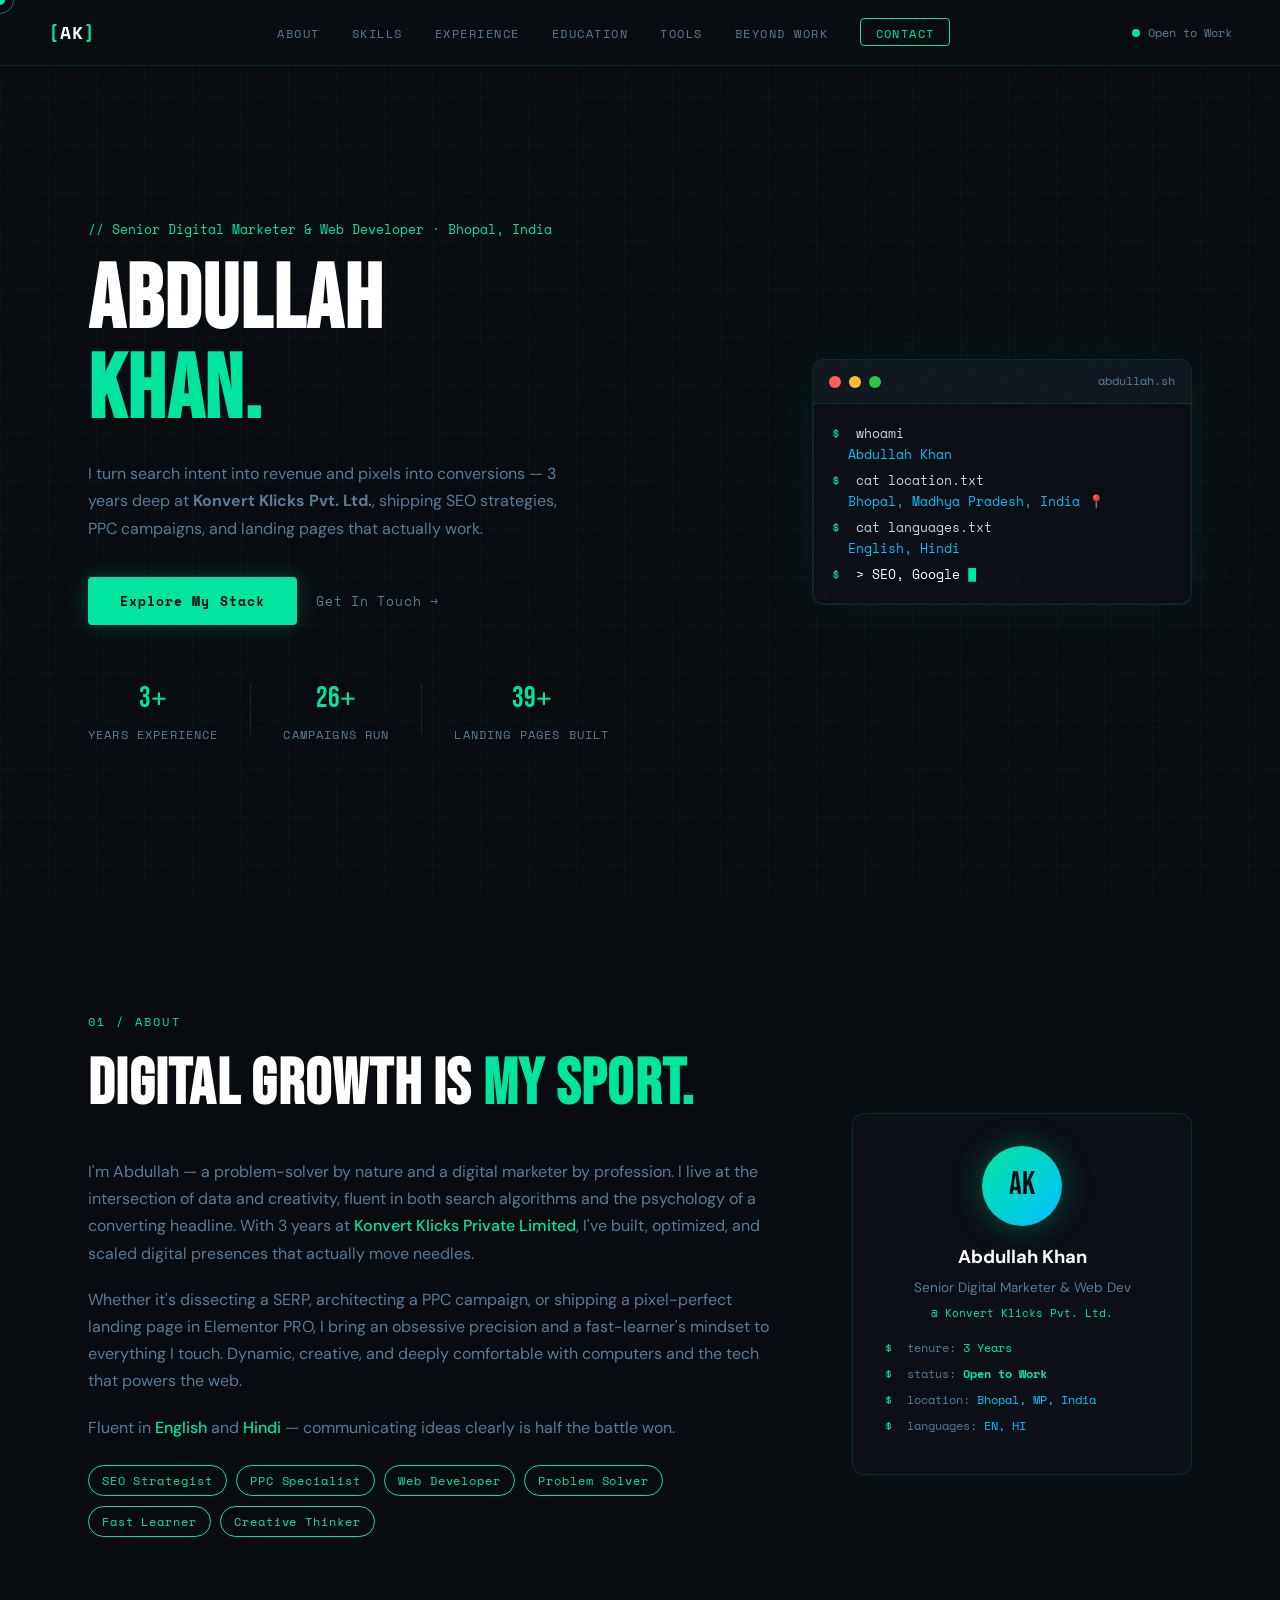
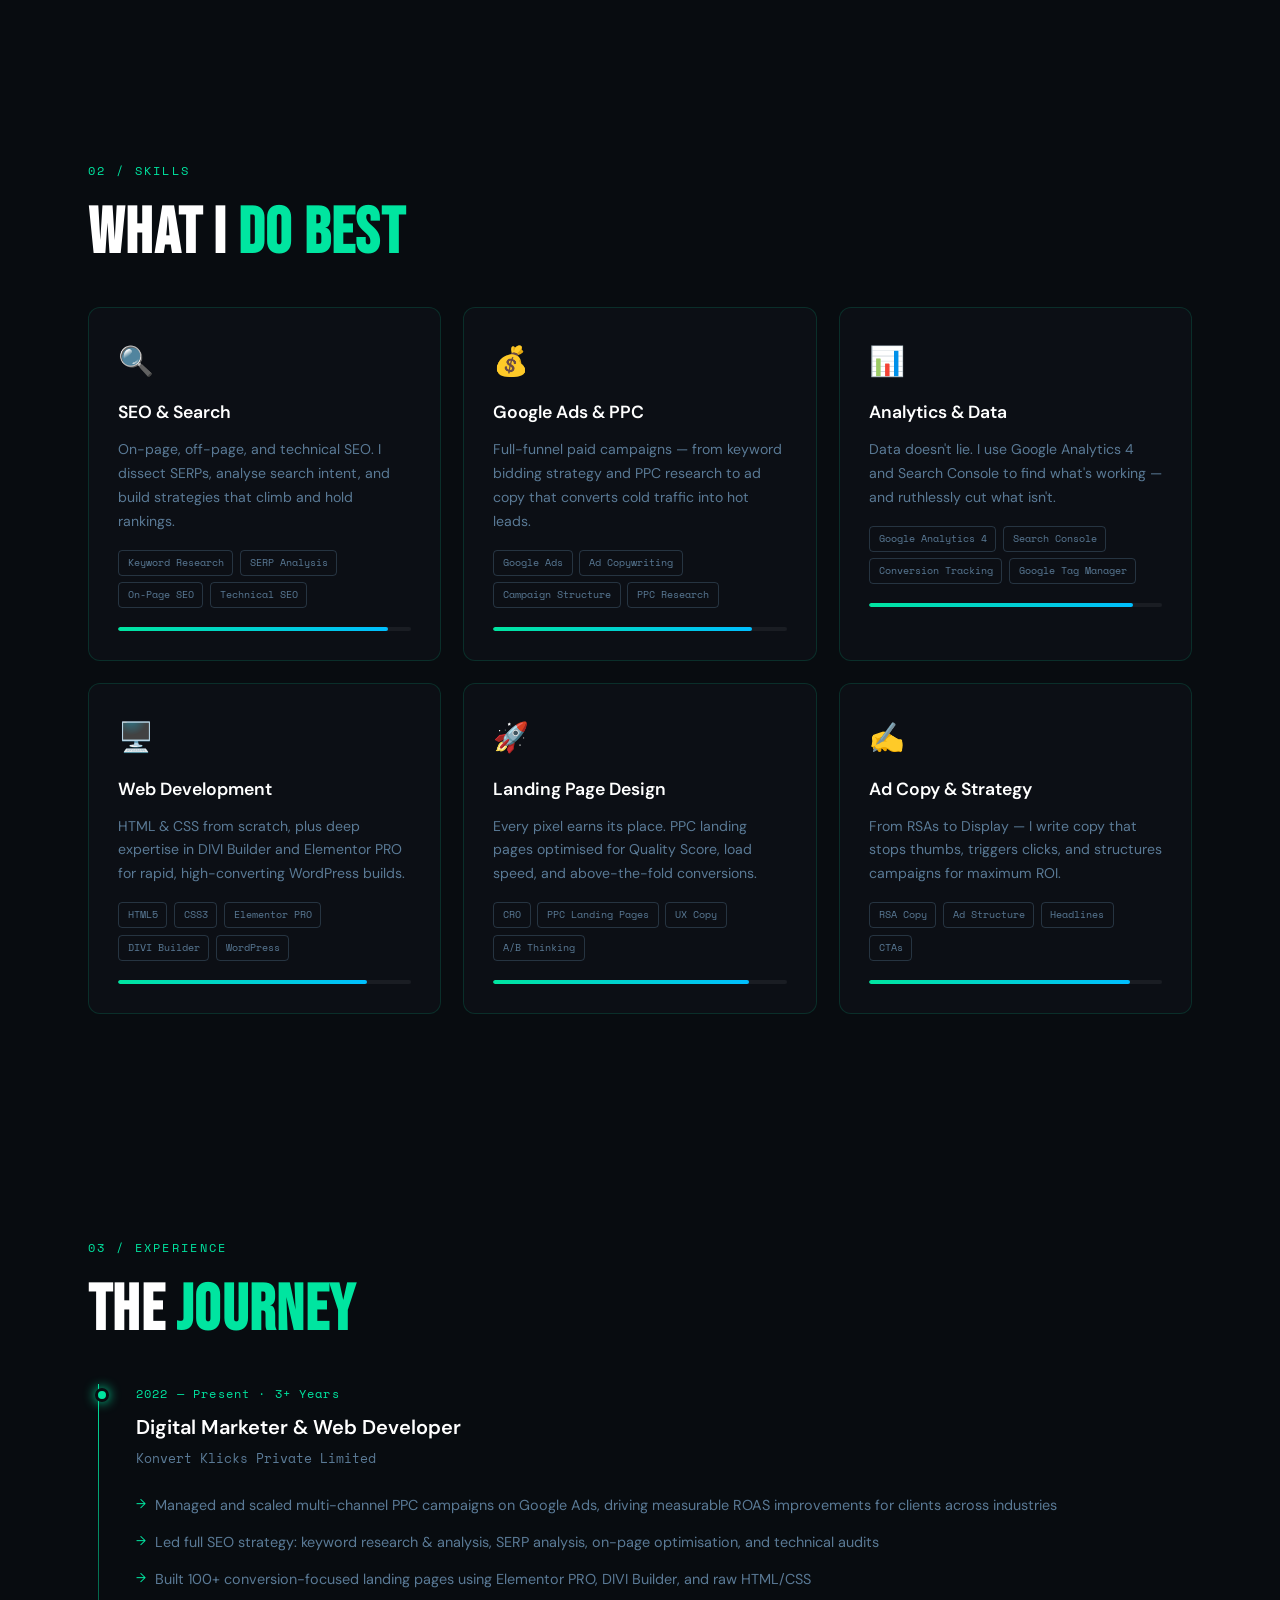
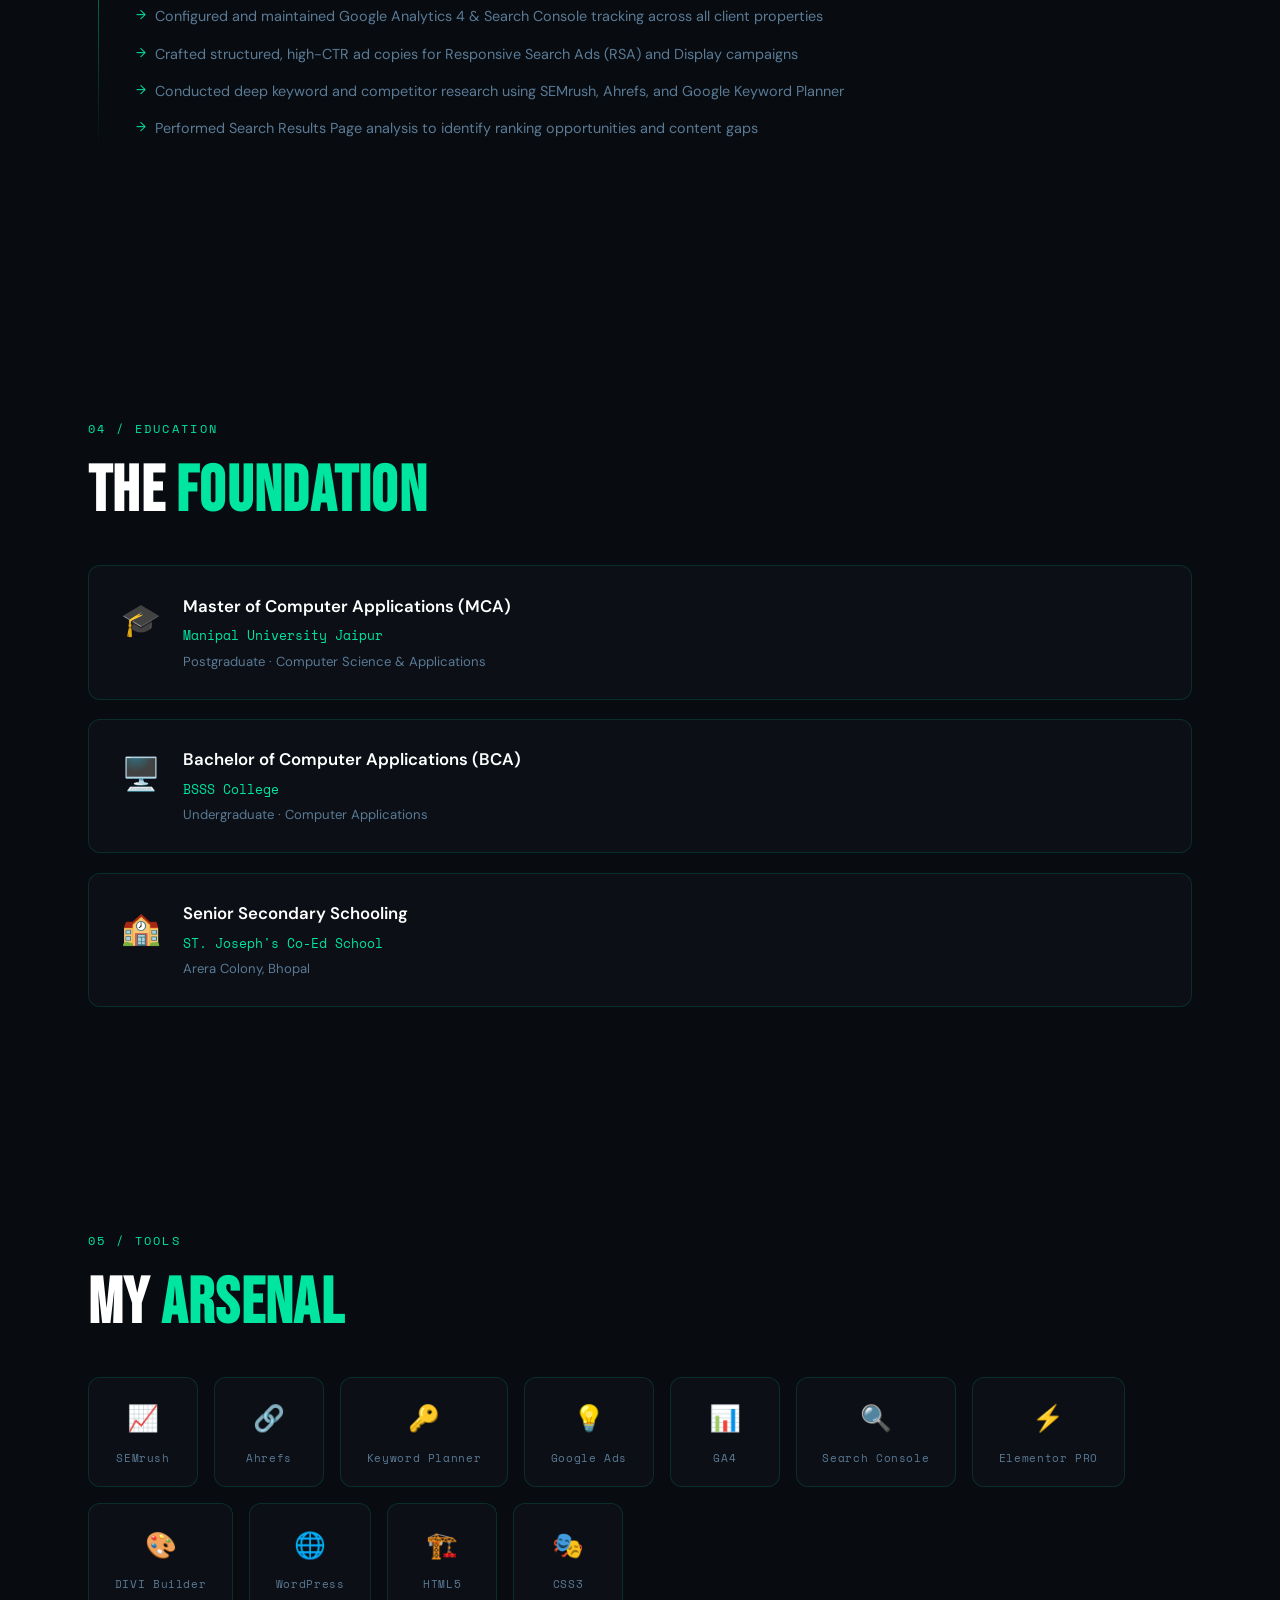
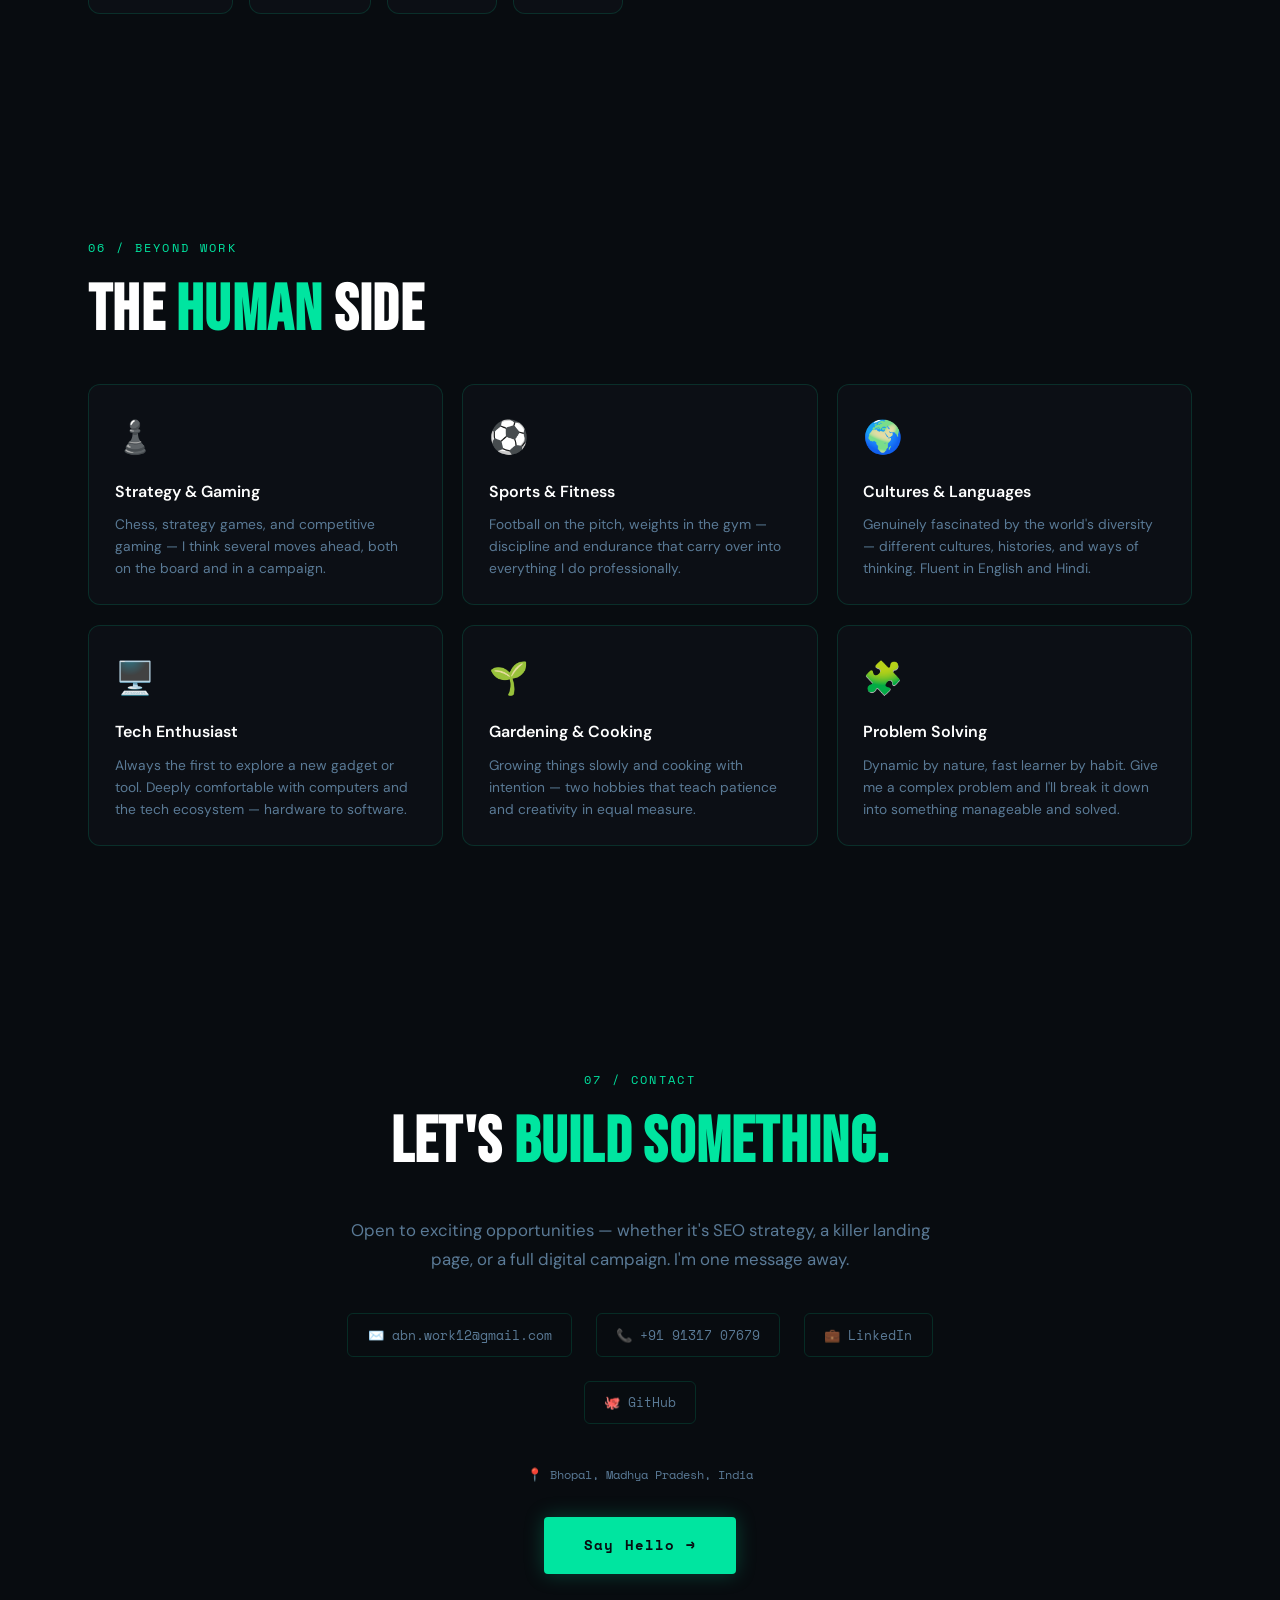
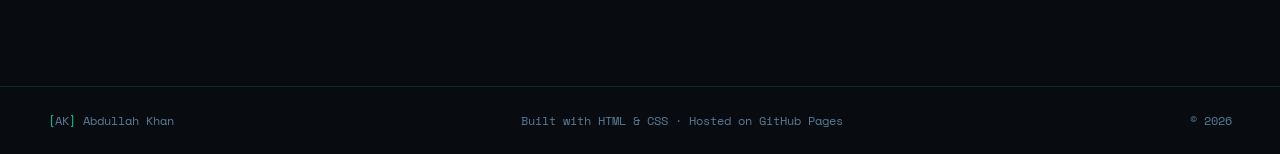
==== commit 97a46615: "Update index.html" ====
--- a/index.html
+++ b/index.html
@@ -315,11 +315,11 @@
           <span class="cl-icon">📞</span>
           <span>+91 91317 07679</span>
         </a>
-        <a href="https://linkedin.com/in/yourprofile" target="_blank" class="contact-link">
+        <a href="https://www.linkedin.com/in/abdullah-k-15786398" target="_blank" class="contact-link">
           <span class="cl-icon">💼</span>
           <span>LinkedIn</span>
         </a>
-        <a href="https://github.com/yourusername" target="_blank" class="contact-link">
+        <a href="https://github.com/Abdullah-WK" target="_blank" class="contact-link">
           <span class="cl-icon">🐙</span>
           <span>GitHub</span>
         </a>
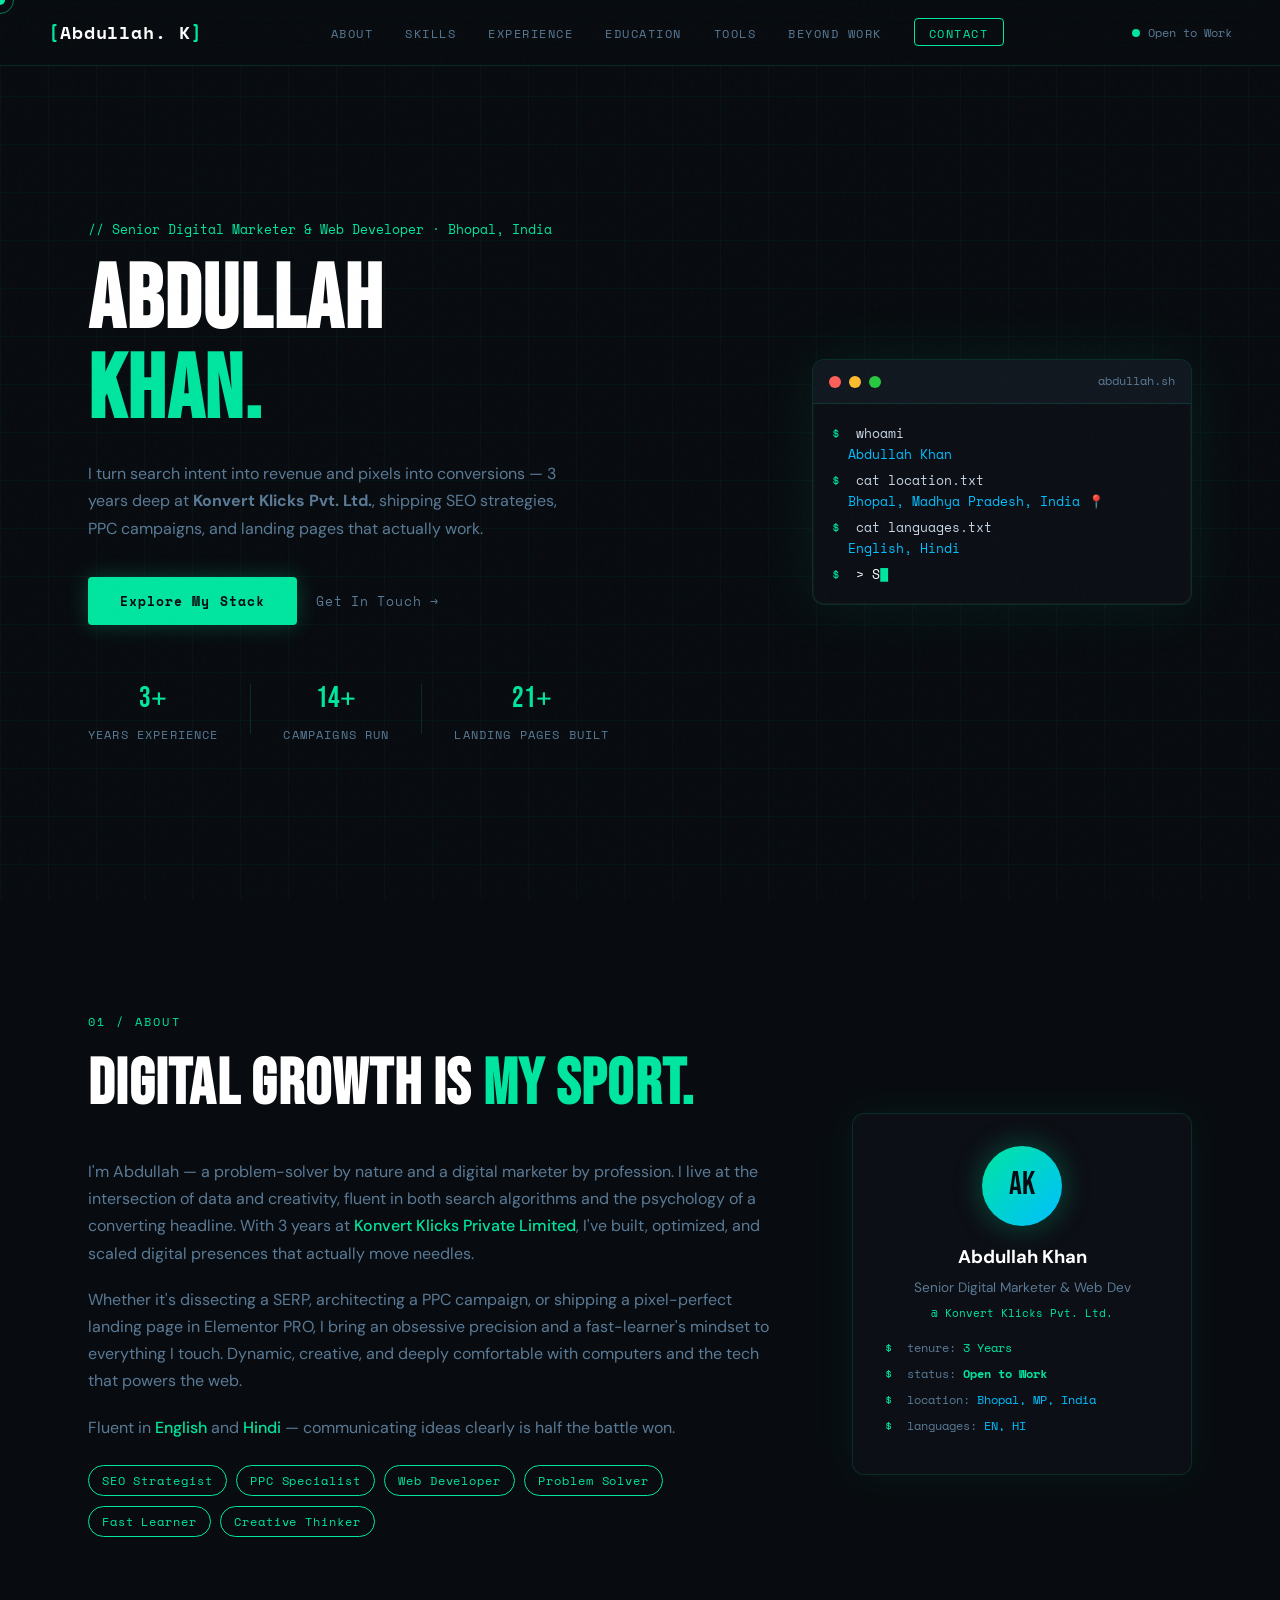
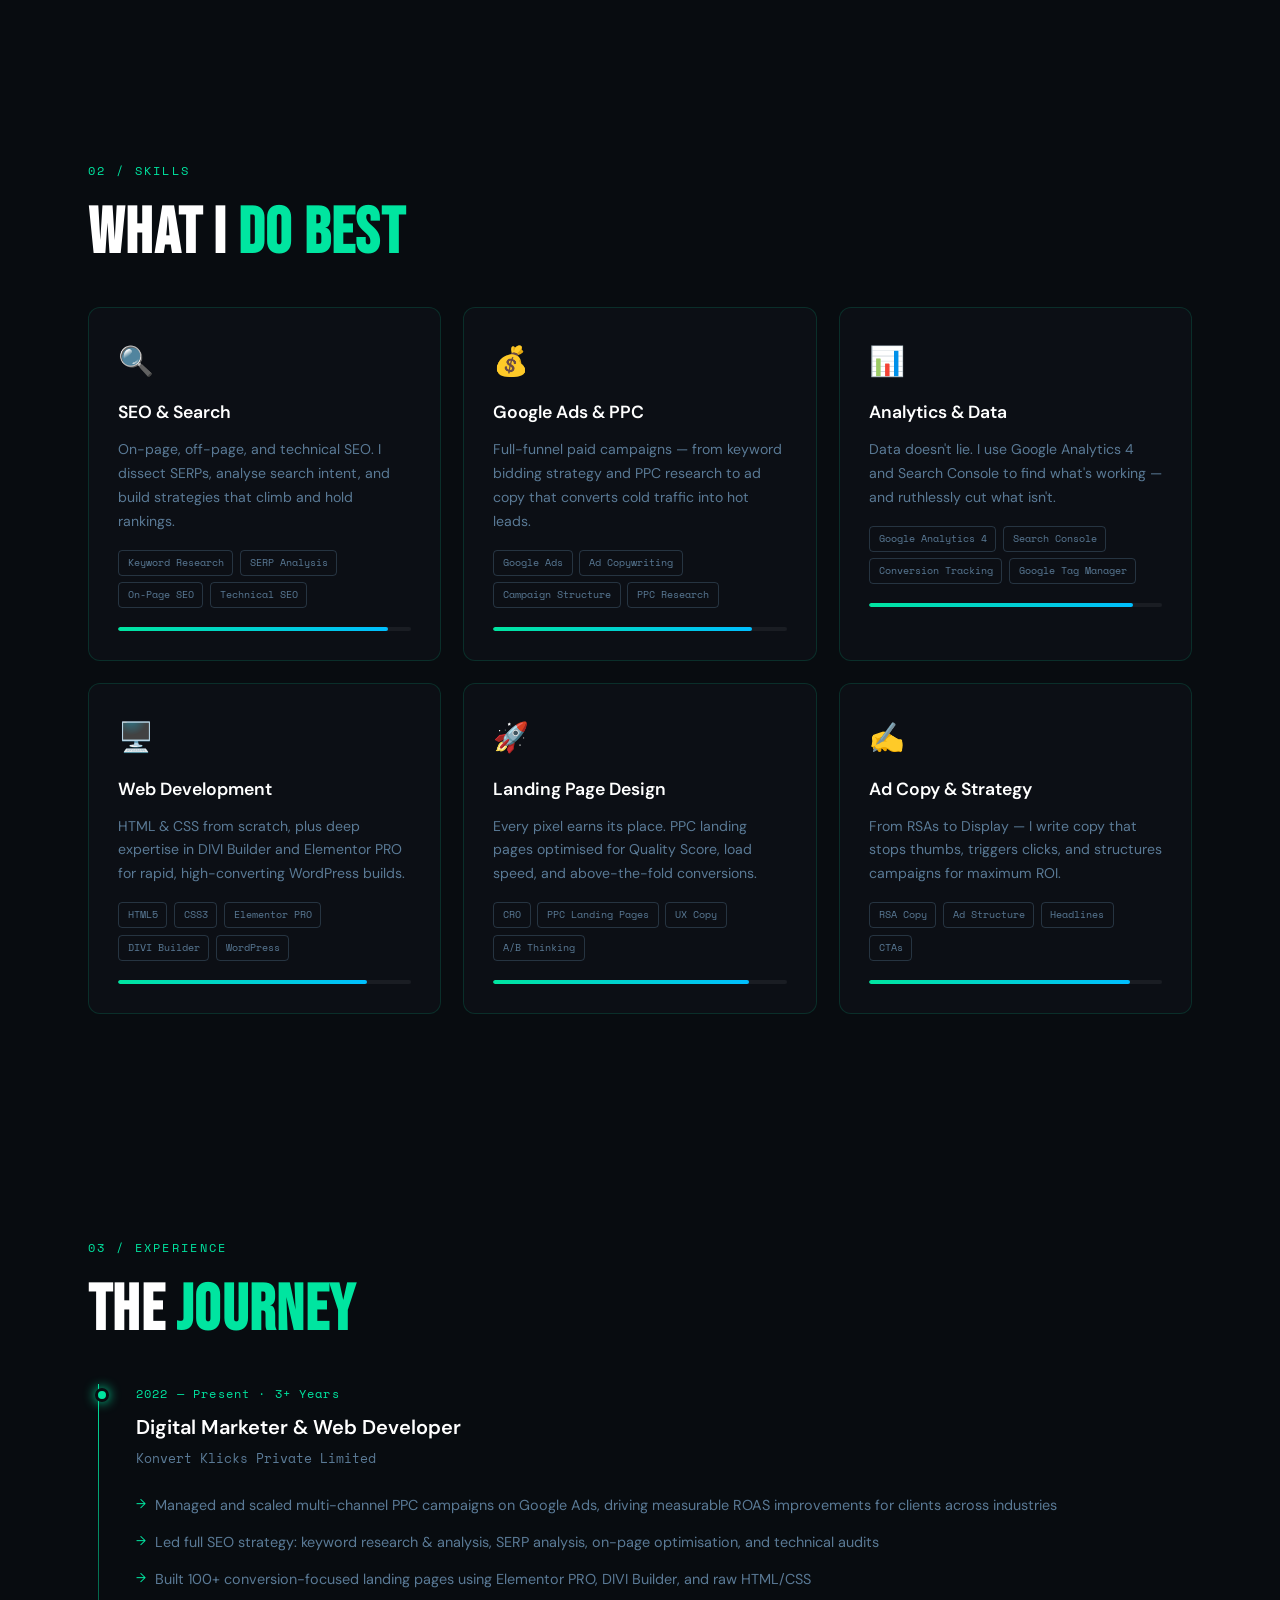
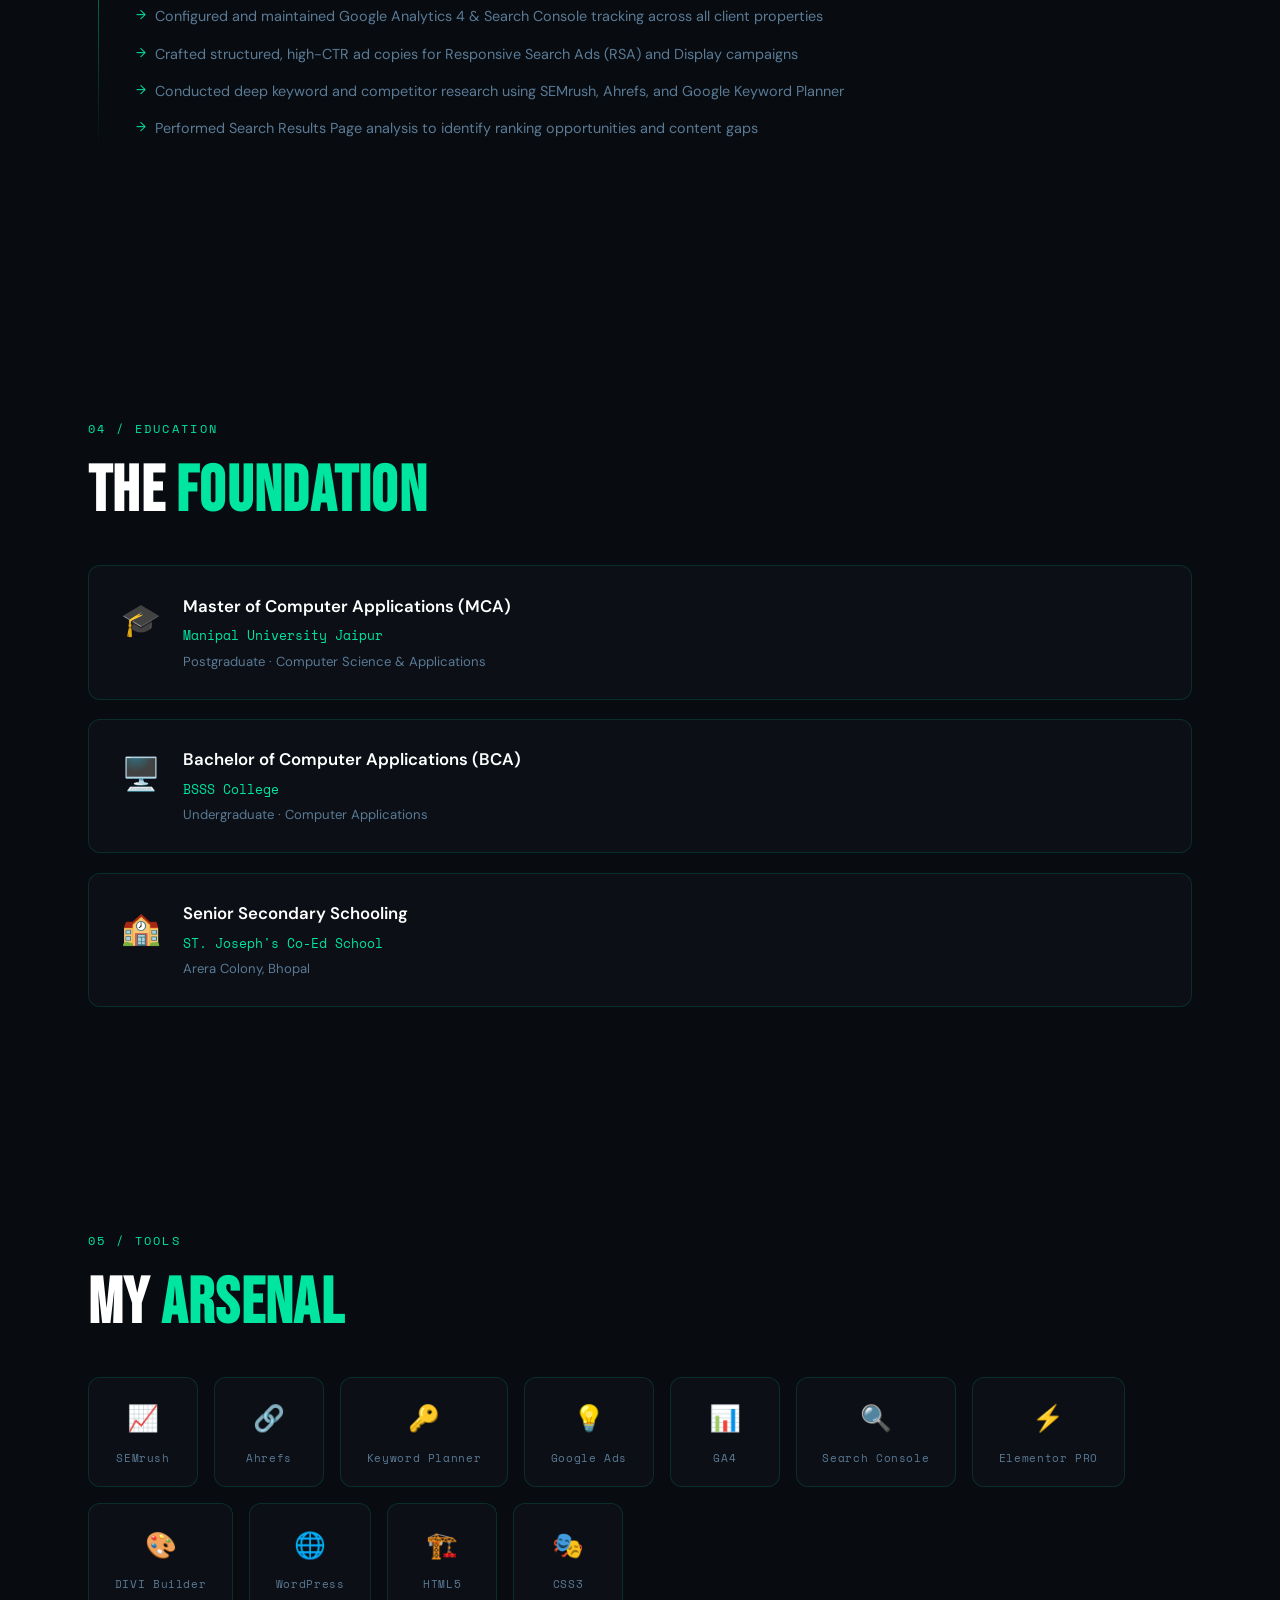
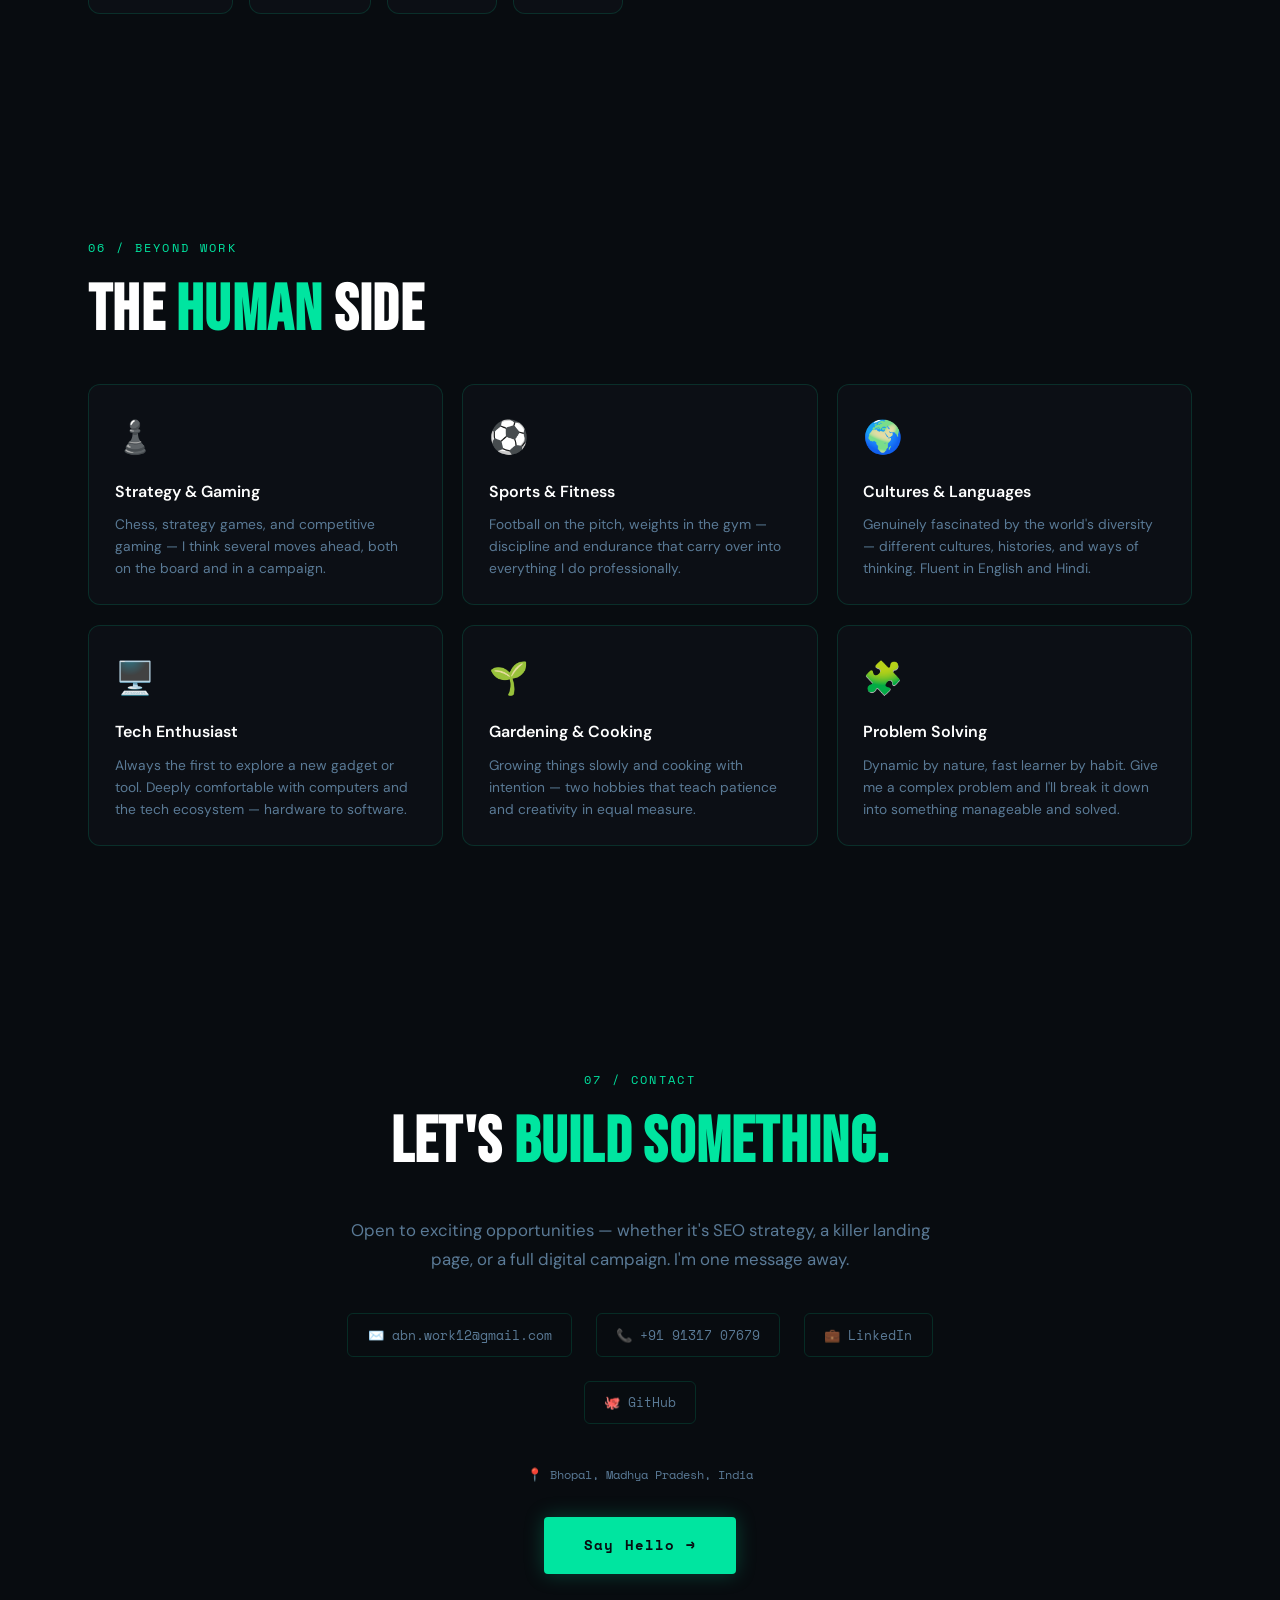
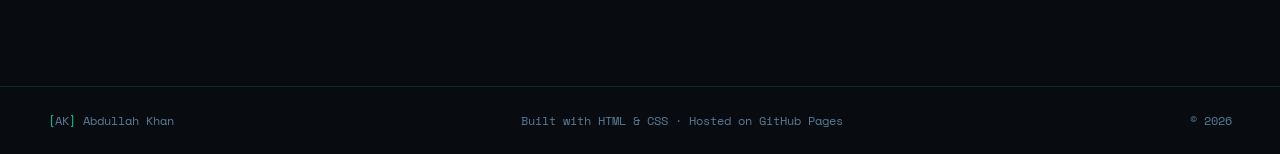
==== commit 725d5435: "Update index.html" ====
--- a/index.html
+++ b/index.html
@@ -17,7 +17,7 @@
   <!-- Navigation -->
   <nav class="nav">
     <div class="nav-logo">
-      <span class="bracket">[</span>AK<span class="bracket">]</span>
+      <span class="bracket">[</span>Abdullah. K<span class="bracket">]</span>
     </div>
     <ul class="nav-links">
       <li><a href="#about">About</a></li>
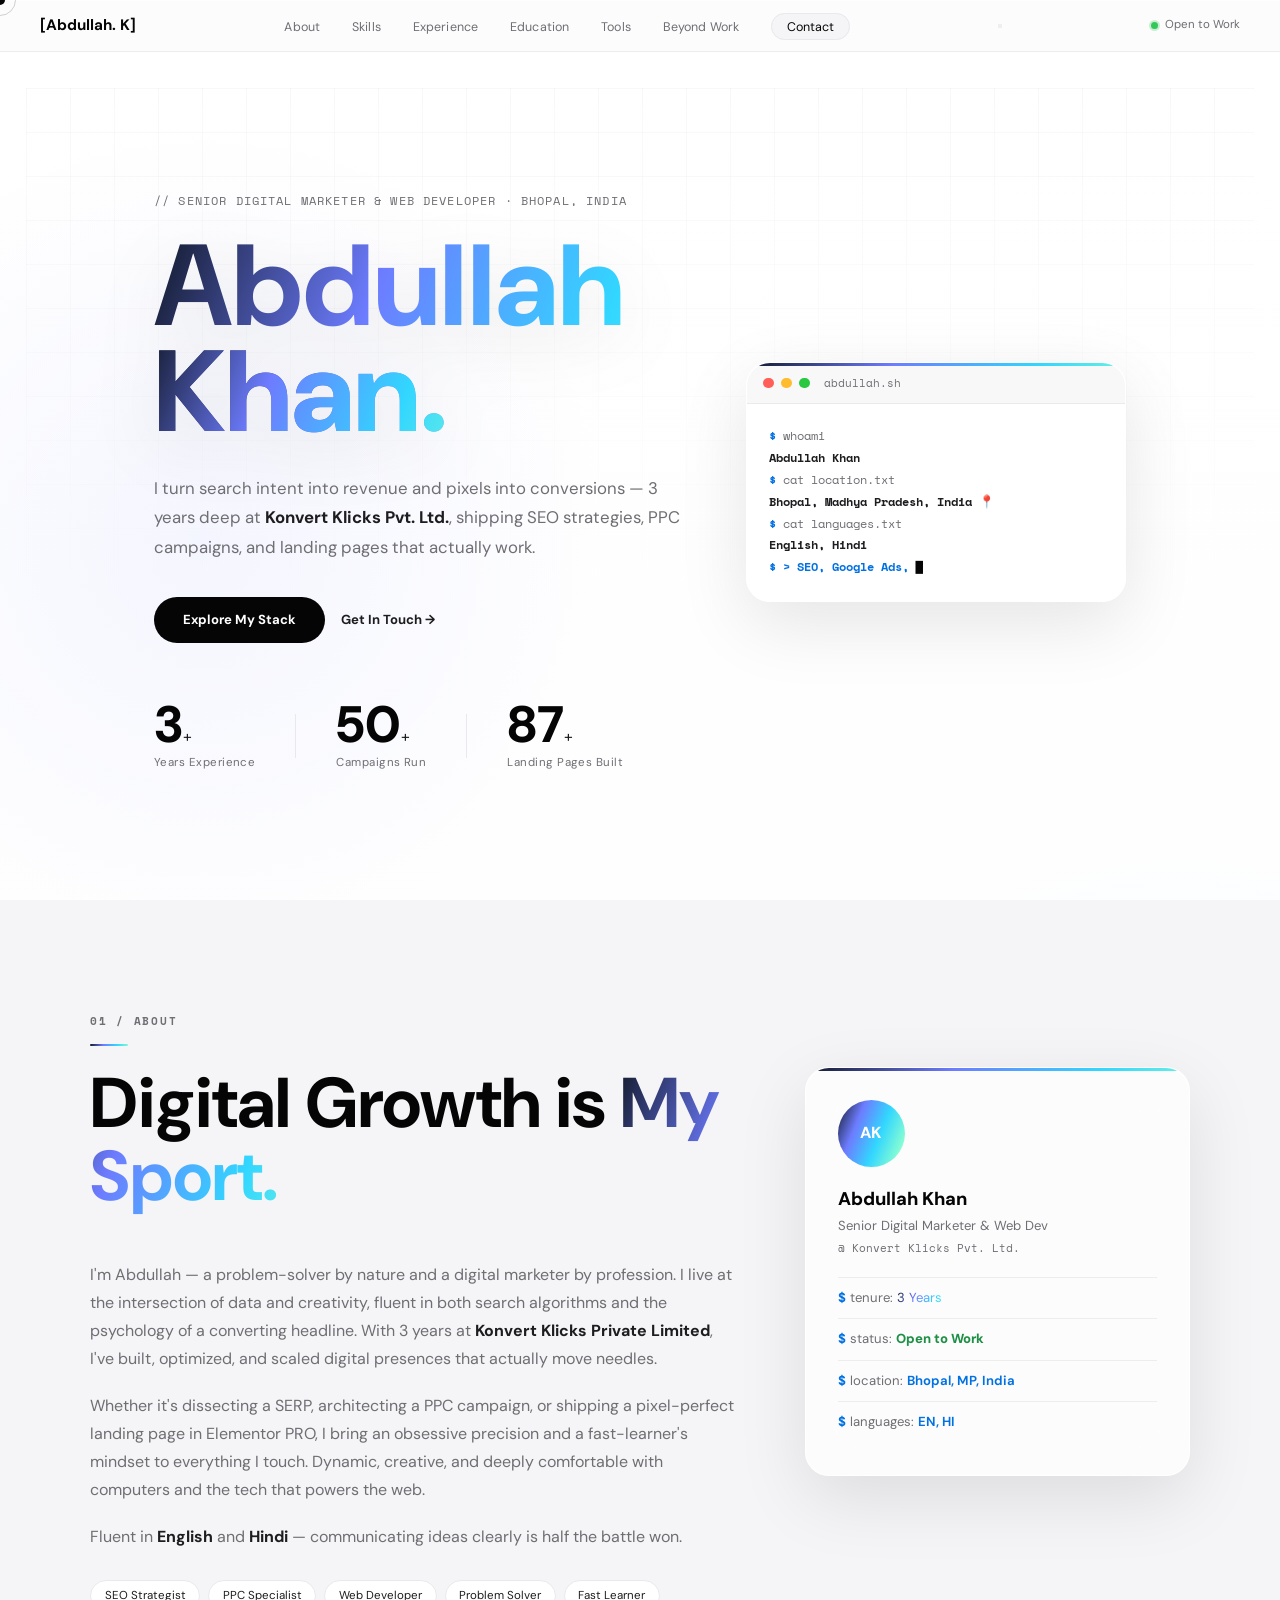
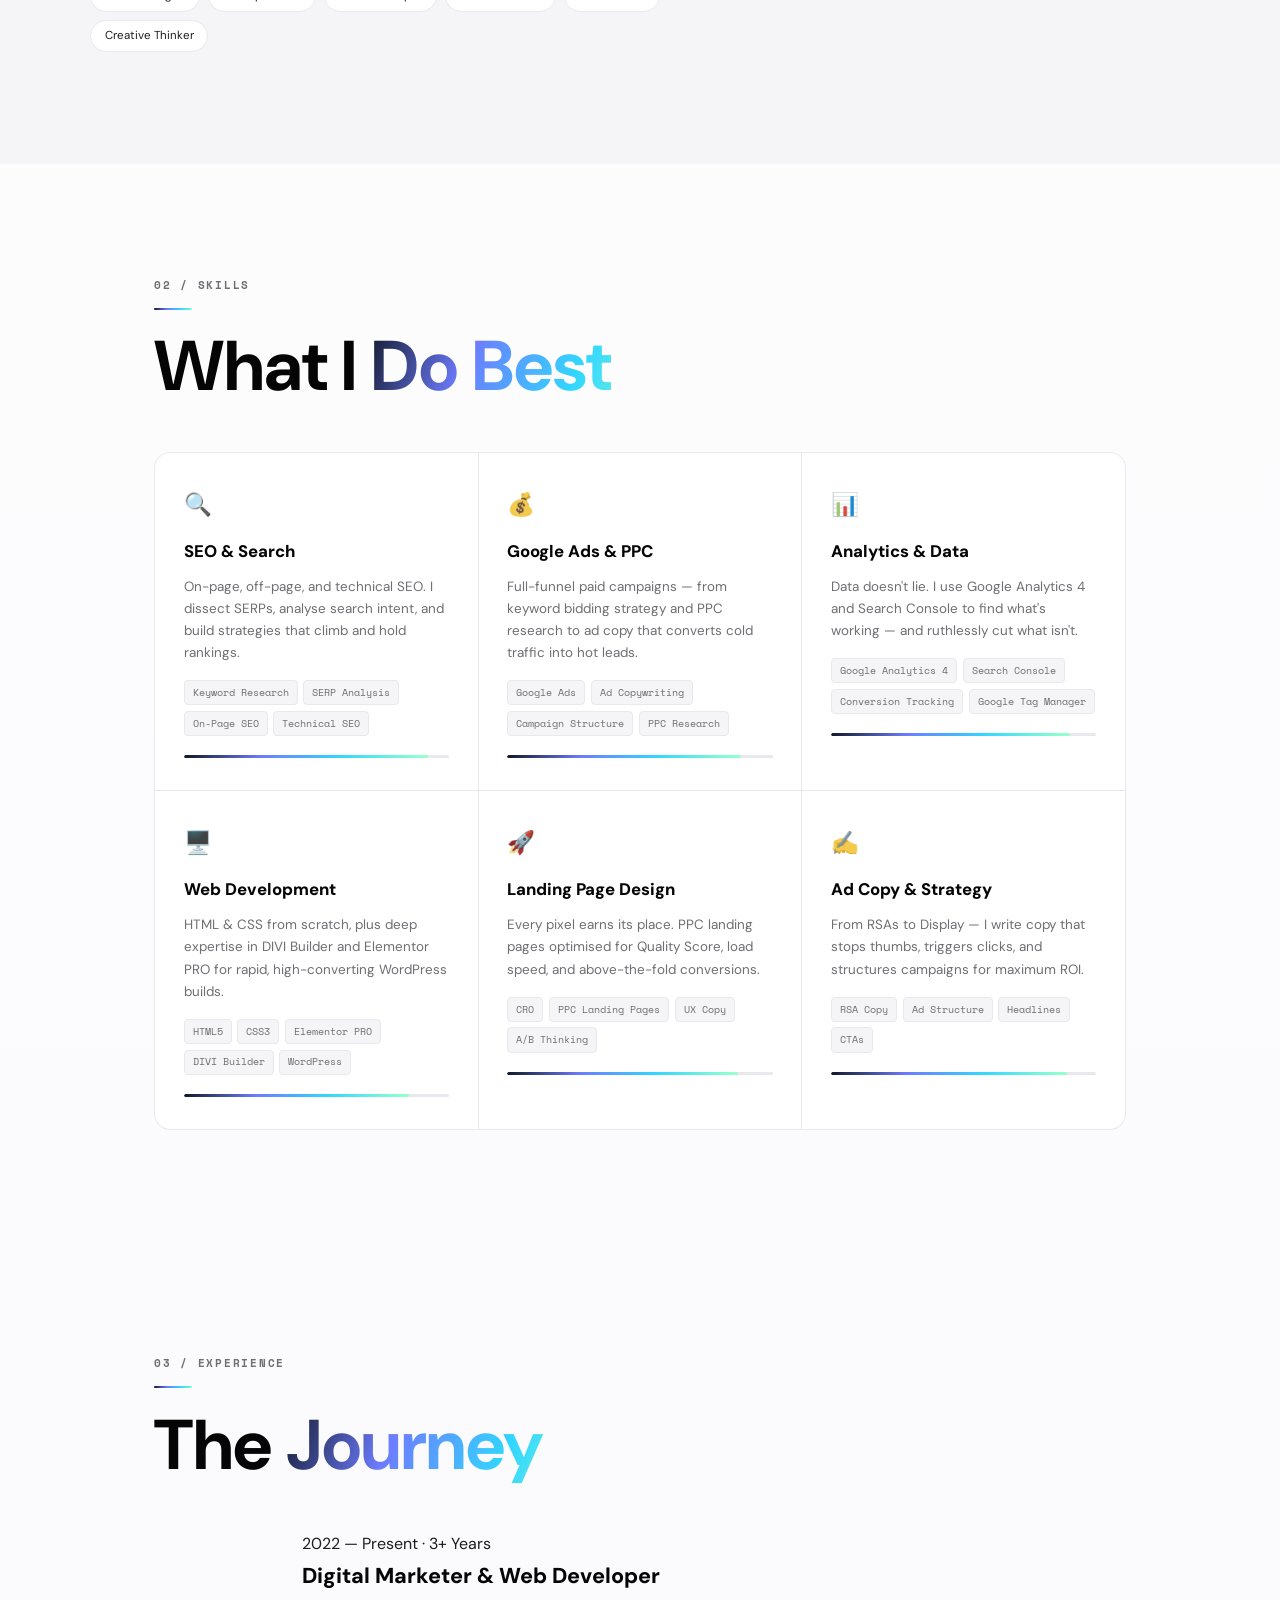
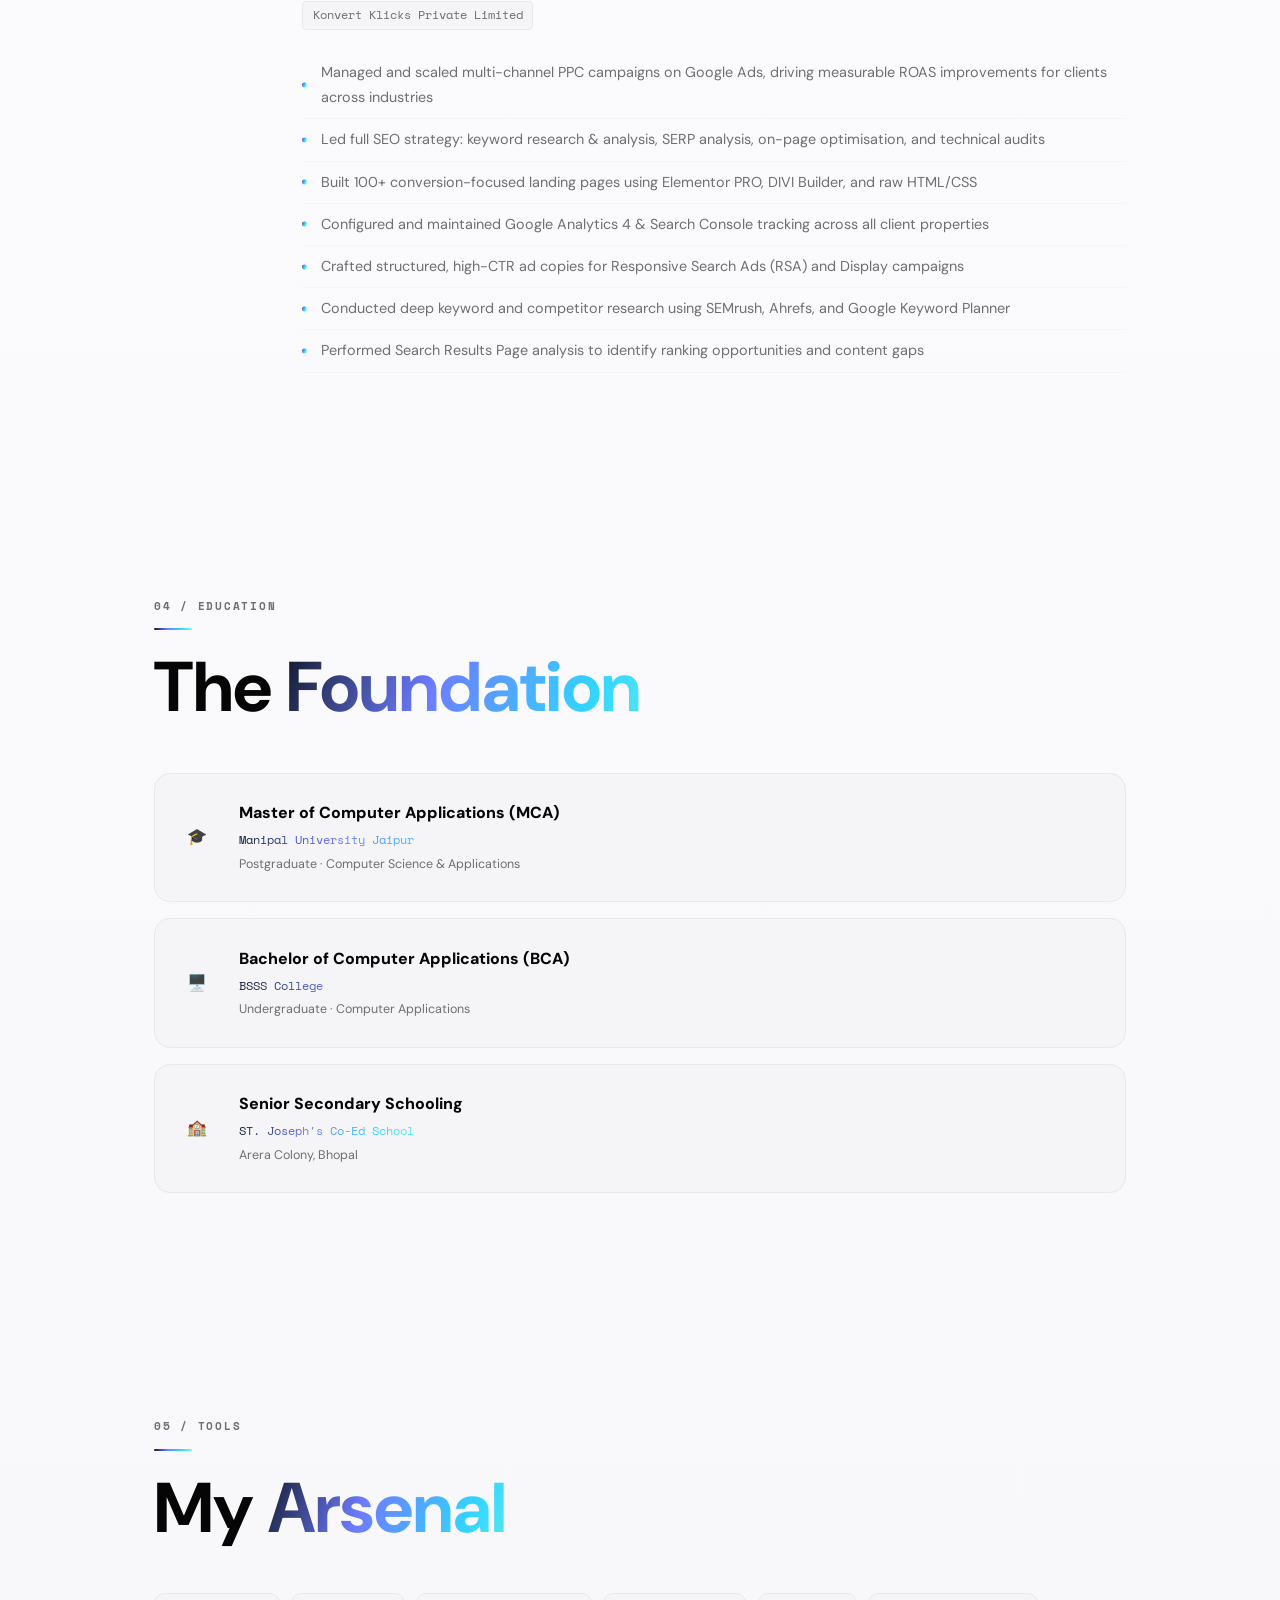
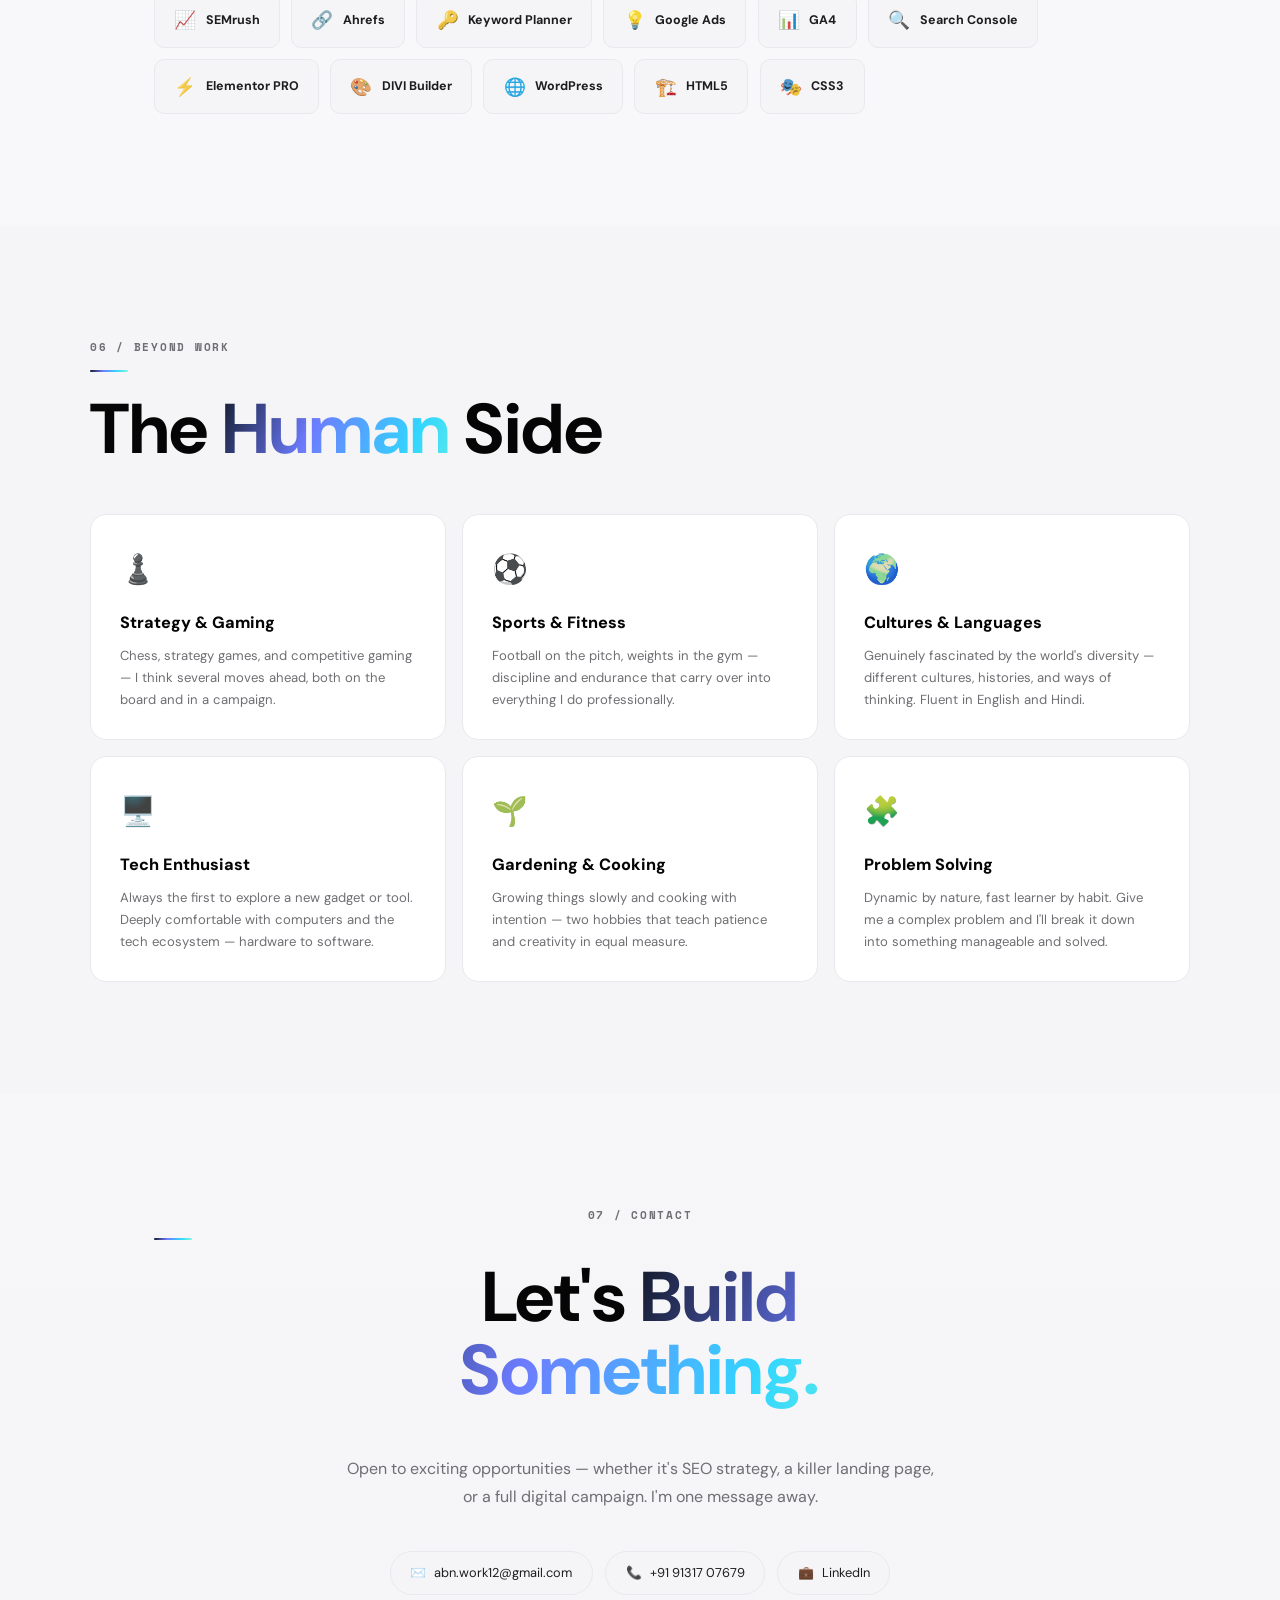
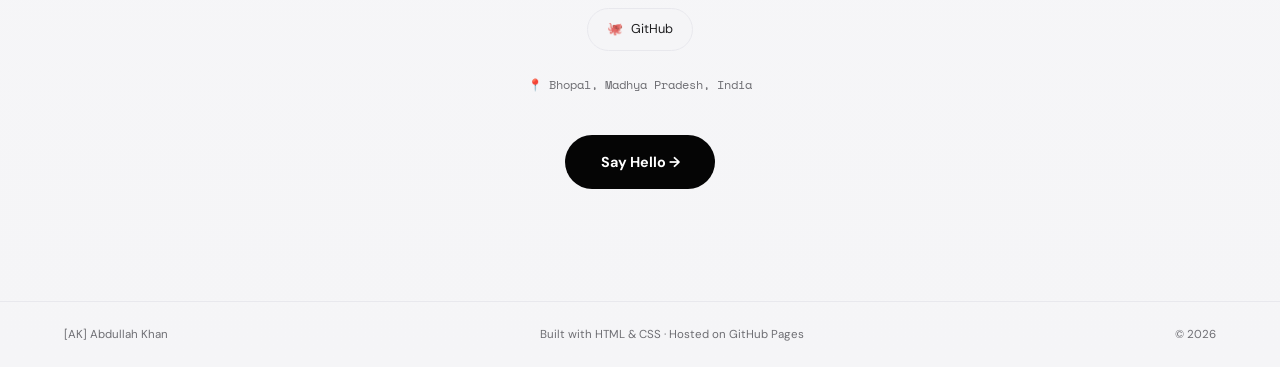
==== commit fd13f243: "Update index.html" ====
--- a/index.html
+++ b/index.html
@@ -4,6 +4,13 @@
   <meta charset="UTF-8" />
   <meta name="viewport" content="width=device-width, initial-scale=1.0"/>
   <title>Abdullah Khan — Digital Marketer & Web Developer</title>
+  <script>
+    (() => {
+      const savedTheme = localStorage.getItem('theme');
+      const prefersDark = window.matchMedia('(prefers-color-scheme: dark)').matches;
+      document.documentElement.dataset.theme = savedTheme || (prefersDark ? 'dark' : 'light');
+    })();
+  </script>
   <link rel="stylesheet" href="style.css" />
   <link rel="preconnect" href="https://fonts.googleapis.com">
   <link href="https://fonts.googleapis.com/css2?family=Space+Mono:ital,wght@0,400;0,700;1,400&family=Bebas+Neue&family=DM+Sans:wght@300;400;500&display=swap" rel="stylesheet">
@@ -28,6 +35,9 @@
       <li><a href="#beyond">Beyond Work</a></li>
       <li><a href="#contact" class="nav-cta">Contact</a></li>
     </ul>
+    <button class="theme-toggle" id="themeToggle" type="button" aria-label="Switch to dark mode" aria-pressed="false">
+      <span class="theme-toggle-icon" aria-hidden="true"></span>
+    </button>
     <div class="nav-status">
       <span class="status-dot"></span> Open to Work
     </div>
@@ -339,6 +349,26 @@
   </footer>
 
   <script>
+    // Theme toggle
+    const themeToggle = document.getElementById('themeToggle');
+    const savedTheme = localStorage.getItem('theme');
+    const prefersDark = window.matchMedia('(prefers-color-scheme: dark)').matches;
+    const initialTheme = savedTheme || (prefersDark ? 'dark' : 'light');
+
+    function setTheme(theme) {
+      const isDark = theme === 'dark';
+      document.documentElement.dataset.theme = theme;
+      themeToggle.setAttribute('aria-pressed', isDark);
+      themeToggle.setAttribute('aria-label', isDark ? 'Switch to light mode' : 'Switch to dark mode');
+      localStorage.setItem('theme', theme);
+    }
+
+    setTheme(initialTheme);
+    themeToggle.addEventListener('click', () => {
+      const nextTheme = document.documentElement.dataset.theme === 'dark' ? 'light' : 'dark';
+      setTheme(nextTheme);
+    });
+
     // Custom cursor
     const cursor = document.getElementById('cursor');
     const trail  = document.getElementById('cursorTrail');
--- a/style.css
+++ b/style.css
@@ -1,445 +1,778 @@
-/* --- Reset & Base --- */
+/* ============================================================
+   ABDULLAH KHAN — Portfolio
+   ============================================================ */
+
 *, *::before, *::after { box-sizing: border-box; margin: 0; padding: 0; }
 
 :root {
-  --bg:        #080c10;
-  --bg2:       #0d1117;
-  --bg3:       #111820;
-  --accent:    #00e5a0;
-  --accent2:   #00bfff;
-  --accent3:   #f7c948;
-  --text:      #c8d6e5;
-  --text-dim:  #5a7a96;
-  --border:    rgba(0,229,160,0.15);
-  --card-bg:   rgba(13,17,23,0.85);
-  --font-mono: 'Space Mono', monospace;
-  --font-display: 'Bebas Neue', sans-serif;
-  --font-body: 'DM Sans', sans-serif;
-  --radius:    12px;
-  --transition: 0.3s cubic-bezier(0.4,0,0.2,1);
+  --white:      #ffffff;
+  --off-white:  #f5f5f7;
+  --smoke:      #e8e8ed;
+  --mid:        #6e6e73;
+  --dark:       #1d1d1f;
+  --black:      #050505;
+
+  /* Iridescent gradient — shifts on mouse */
+  --ir-pos: 40%;
+  --iridescent: linear-gradient(
+    112deg,
+    #111827 0%,
+    #6d7cff 16%,
+    #32d6ff 32%,
+    #8bffd1 48%,
+    #fff2a8 62%,
+    #ff8bd8 78%,
+    #7c8cff 100%
+  );
+
+  --font-display: 'DM Sans', -apple-system, BlinkMacSystemFont, 'SF Pro Display', 'Segoe UI', sans-serif;
+  --font-body:    'DM Sans', -apple-system, BlinkMacSystemFont, 'SF Pro Text', 'Segoe UI', sans-serif;
+  --font-mono:    'Space Mono', 'SF Mono', Consolas, monospace;
+
+  --radius-sm: 10px;
+  --radius:    16px;
+  --radius-lg: 24px;
+  --ease:      cubic-bezier(0.4, 0, 0.2, 1);
+  --t:         0.3s var(--ease);
 }
 
 html { scroll-behavior: smooth; }
 
 body {
-  background: var(--bg);
-  color: var(--text);
+  background:
+    radial-gradient(circle at 16% 8%, rgba(130, 143, 255, 0.12), transparent 26rem),
+    radial-gradient(circle at 92% 18%, rgba(86, 220, 255, 0.12), transparent 24rem),
+    linear-gradient(180deg, #ffffff 0%, #fbfbfd 44%, #f5f5f7 100%);
+  color: var(--dark);
   font-family: var(--font-body);
   font-size: 16px;
-  line-height: 1.7;
+  line-height: 1.75;
   overflow-x: hidden;
   cursor: none;
-}
-
-/* --- Noise Texture Overlay --- */
-.noise {
-  position: fixed; inset: 0; z-index: 999; pointer-events: none;
-  background-image: url("data:image/svg+xml,%3Csvg viewBox='0 0 256 256' xmlns='http://www.w3.org/2000/svg'%3E%3Cfilter id='noise'%3E%3CfeTurbulence type='fractalNoise' baseFrequency='0.9' numOctaves='4' stitchTiles='stitch'/%3E%3C/filter%3E%3Crect width='100%25' height='100%25' filter='url(%23noise)' opacity='0.04'/%3E%3C/svg%3E");
-  opacity: 0.35;
-}
-
-/* --- Custom Cursor --- */
+  -webkit-font-smoothing: antialiased;
+}
+
+/* ── Custom Cursor ── */
 .cursor {
-  position: fixed; width: 10px; height: 10px; border-radius: 50%;
-  background: var(--accent); pointer-events: none; z-index: 9999;
+  position: fixed; z-index: 9999; pointer-events: none;
+  width: 10px; height: 10px; border-radius: 50%;
+  background: var(--black);
   transform: translate(-50%, -50%);
-  transition: width 0.2s, height 0.2s, background 0.2s;
-  mix-blend-mode: screen;
+  transition: width 0.2s, height 0.2s, background 0.2s, opacity 0.2s;
+  mix-blend-mode: multiply;
 }
 .cursor-trail {
-  position: fixed; width: 28px; height: 28px; border-radius: 50%;
-  border: 1.5px solid var(--accent); pointer-events: none; z-index: 9998;
+  position: fixed; z-index: 9998; pointer-events: none;
+  width: 32px; height: 32px; border-radius: 50%;
+  border: 1.5px solid rgba(0,0,0,0.18);
   transform: translate(-50%, -50%);
-  transition: left 0.12s ease, top 0.12s ease;
-  opacity: 0.5;
-}
-.cursor.cursor-hover { width: 20px; height: 20px; background: var(--accent2); }
-
-/* --- Navigation --- */
+  transition: left 0.1s ease, top 0.1s ease;
+}
+.cursor.hover { width: 22px; height: 22px; background: var(--dark); opacity: 0.6; }
+
+/* ── Navigation ── */
 .nav {
-  position: fixed; top: 0; left: 0; right: 0; z-index: 100;
+  position: fixed; inset: 0 0 auto 0; z-index: 100;
   display: flex; align-items: center; justify-content: space-between;
-  padding: 1.1rem 3rem;
-  background: rgba(8,12,16,0.75);
-  backdrop-filter: blur(16px);
-  border-bottom: 1px solid var(--border);
+  padding: 0 2.5rem;
+  height: 52px;
+  background: rgba(251,251,253,0.76);
+  backdrop-filter: blur(26px) saturate(190%);
+  -webkit-backdrop-filter: blur(26px) saturate(190%);
+  border-bottom: 1px solid rgba(0,0,0,0.06);
+  box-shadow: 0 1px 0 rgba(255,255,255,0.72) inset;
 }
 .nav-logo {
-  font-family: var(--font-mono); font-size: 1.1rem; font-weight: 700;
-  color: #fff; letter-spacing: 0.05em;
-}
-.bracket { color: var(--accent); }
+  font-family: var(--font-display); font-size: 0.95rem;
+  font-weight: 700; color: var(--black); letter-spacing: 0;
+}
 .nav-links { display: flex; gap: 2rem; list-style: none; }
 .nav-links a {
-  font-family: var(--font-mono); font-size: 0.78rem; color: var(--text-dim);
-  text-decoration: none; text-transform: uppercase; letter-spacing: 0.12em;
-  transition: color var(--transition);
-  position: relative; padding-bottom: 2px;
-}
-.nav-links a::after {
-  content: ''; position: absolute; bottom: -2px; left: 0; width: 0; height: 1px;
-  background: var(--accent); transition: width var(--transition);
-}
-.nav-links a:hover, .nav-links a.active { color: var(--accent); }
-.nav-links a:hover::after, .nav-links a.active::after { width: 100%; }
+  font-size: 0.78rem; font-weight: 400; color: var(--mid);
+  text-decoration: none; letter-spacing: 0.01em;
+  transition: color var(--t);
+}
+.nav-links a:hover, .nav-links a.active { color: var(--black); }
 .nav-cta {
-  color: var(--accent) !important;
-  border: 1px solid var(--accent); padding: 0.3rem 0.9rem; border-radius: 4px;
-}
-.nav-cta::after { display: none !important; }
+  color: var(--black) !important; font-weight: 500;
+  background: var(--off-white); padding: 0.3rem 0.9rem;
+  border-radius: 100px; border: 1px solid var(--smoke);
+  transition: background var(--t), border-color var(--t) !important;
+}
+.nav-cta:hover { background: var(--smoke) !important; }
 .nav-status {
-  font-family: var(--font-mono); font-size: 0.72rem; color: var(--text-dim);
-  display: flex; align-items: center; gap: 0.5rem;
+  font-size: 0.72rem; color: var(--mid);
+  display: flex; align-items: center; gap: 0.45rem;
 }
 .status-dot {
-  width: 8px; height: 8px; border-radius: 50%; background: var(--accent);
-  animation: pulse-dot 2s infinite;
-}
-@keyframes pulse-dot {
-  0%, 100% { box-shadow: 0 0 0 0 rgba(0,229,160,0.6); }
-  50%       { box-shadow: 0 0 0 6px rgba(0,229,160,0); }
-}
-
-/* --- Sections --- */
-.section { padding: 7rem 3rem; max-width: 1200px; margin: 0 auto; }
-.section-label {
-  font-family: var(--font-mono); font-size: 0.72rem; color: var(--accent);
-  letter-spacing: 0.2em; text-transform: uppercase; margin-bottom: 1.2rem;
+  width: 7px; height: 7px; border-radius: 50%;
+  background: #34c759;
+  box-shadow: 0 0 0 2px rgba(52,199,89,0.25);
+  animation: pulse-green 2.4s infinite;
+}
+@keyframes pulse-green {
+  0%, 100% { box-shadow: 0 0 0 2px rgba(52,199,89,0.25); }
+  50%       { box-shadow: 0 0 0 5px rgba(52,199,89,0); }
+}
+
+/* ── Sections ── */
+.section {
+  padding: 7rem 5vw;
+  max-width: 1100px; margin: 0 auto;
+  scroll-margin-top: 70px;
+}
+.section-eyebrow {
+  font-family: var(--font-mono); font-size: 0.7rem;
+  color: var(--mid); letter-spacing: 0.18em;
+  text-transform: uppercase; margin-bottom: 1.4rem;
 }
 .section-title {
-  font-family: var(--font-display); font-size: clamp(2.5rem, 5vw, 4.5rem);
-  line-height: 1.05; color: #fff; margin-bottom: 2.5rem; letter-spacing: 0.02em;
-}
-.accent-text { color: var(--accent); }
-
-/* --- Hero --- */
+  font-family: var(--font-display);
+  font-size: clamp(2.6rem, 5.5vw, 4.8rem);
+  font-weight: 700; line-height: 1.04;
+  color: var(--black); letter-spacing: 0;
+  margin-bottom: 3rem;
+}
+.section-title em { font-style: italic; font-weight: 700; }
+
+/* ── Iridescent Text ── */
+.iridescent-text,
+.accent-text {
+  background: var(--iridescent);
+  background-size: 280% 100%;
+  -webkit-background-clip: text;
+  -webkit-text-fill-color: transparent;
+  background-clip: text;
+  color: transparent;
+  animation: shiftIr 8s ease-in-out infinite alternate;
+}
+
+.hero-title .line-reveal {
+  background: var(--iridescent);
+  background-size: 280% 100%;
+  -webkit-background-clip: text;
+  -webkit-text-fill-color: transparent;
+  background-clip: text;
+  color: transparent;
+  animation:
+    slideUp 0.8s var(--ease) forwards,
+    shiftIr 8s ease-in-out infinite alternate;
+}
+
+.hero-title .delay-1 {
+  animation-delay: 0.2s, 0s;
+}
+
+.accent-text2 {
+  color: #0071e3;
+  font-weight: 650;
+}
+
+/* ── Hero ── */
 .hero {
-  min-height: 100vh; display: flex; align-items: center;
-  justify-content: space-between; gap: 3rem;
-  padding: 8rem 3rem 4rem; max-width: 1200px; margin: 0 auto;
+  min-height: 100vh;
+  display: flex; align-items: center; justify-content: space-between;
+  gap: 4rem; padding: 8rem 5vw 4rem;
+  max-width: 1100px; margin: 0 auto;
   position: relative;
 }
-.hero-bg-grid {
-  position: fixed; inset: 0; z-index: -1; pointer-events: none;
-  background-image:
-    linear-gradient(rgba(0,229,160,0.04) 1px, transparent 1px),
-    linear-gradient(90deg, rgba(0,229,160,0.04) 1px, transparent 1px);
-  background-size: 48px 48px;
-}
+.hero-content { flex: 1; }
 .hero-tag {
-  font-family: var(--font-mono); font-size: 0.8rem; color: var(--accent);
-  margin-bottom: 1rem; opacity: 0; animation: fadeUp 0.6s 0.2s forwards;
+  font-family: var(--font-mono); font-size: 0.72rem;
+  color: var(--mid); letter-spacing: 0.1em; text-transform: uppercase;
+  margin-bottom: 1.4rem;
+  opacity: 0; animation: fadeUp 0.7s 0.1s forwards;
 }
 .hero-title {
-  font-family: var(--font-display); font-size: clamp(3.5rem, 7vw, 6.5rem);
-  line-height: 1; color: #fff; margin-bottom: 1.5rem; letter-spacing: 0.02em;
+  font-family: var(--font-display);
+  font-size: clamp(4rem, 9vw, 8rem);
+  font-weight: 800; line-height: 0.92;
+  color: var(--black); letter-spacing: 0;
+  margin-bottom: 1.8rem;
+  text-wrap: balance;
+  filter: drop-shadow(0 18px 34px rgba(0,0,0,0.08));
 }
 .line-reveal {
-  display: block; overflow: hidden;
-  opacity: 0; transform: translateY(30px);
-  animation: slideUp 0.7s ease forwards;
-}
-.line-reveal.delay-1 { animation-delay: 0.25s; }
+  display: block;
+  opacity: 0; transform: translateY(28px);
+  animation: slideUp 0.8s var(--ease) forwards;
+}
+.delay-1 { animation-delay: 0.2s; }
 .hero-sub {
-  max-width: 500px; color: var(--text-dim); margin-bottom: 2.2rem;
-  font-size: 1rem; opacity: 0; animation: fadeUp 0.7s 0.5s forwards;
-}
+  max-width: 540px; color: var(--mid); font-size: 1.05rem;
+  margin-bottom: 2.2rem; font-weight: 400;
+  opacity: 0; animation: fadeUp 0.7s 0.4s forwards;
+}
+.hero-sub strong { color: var(--dark); font-weight: 700; }
 .hero-cta-row {
-  display: flex; gap: 1.2rem; align-items: center; margin-bottom: 3rem;
-  opacity: 0; animation: fadeUp 0.7s 0.65s forwards;
+  display: flex; gap: 1rem; align-items: center; margin-bottom: 3.5rem;
+  opacity: 0; animation: fadeUp 0.7s 0.55s forwards;
 }
 .btn-primary {
-  display: inline-block; padding: 0.8rem 2rem;
-  background: var(--accent); color: #080c10;
-  font-family: var(--font-mono); font-weight: 700; font-size: 0.82rem;
-  text-decoration: none; border-radius: 4px; letter-spacing: 0.08em;
-  transition: all var(--transition);
-  box-shadow: 0 0 20px rgba(0,229,160,0.25);
-}
-.btn-primary:hover { background: #fff; box-shadow: 0 0 40px rgba(0,229,160,0.4); transform: translateY(-2px); }
-.btn-primary.large { padding: 1rem 2.5rem; font-size: 0.9rem; }
+  display: inline-block; padding: 0.72rem 1.8rem;
+  background: var(--black); color: var(--white);
+  font-size: 0.82rem; font-weight: 700; letter-spacing: 0;
+  text-decoration: none; border-radius: 100px;
+  transition: background var(--t), transform 0.2s, box-shadow 0.2s;
+}
+.btn-primary:hover {
+  background: #1d1d1f;
+  transform: translateY(-1px);
+  box-shadow: 0 6px 20px rgba(0,0,0,0.15);
+}
+.btn-primary.large { padding: 0.9rem 2.2rem; font-size: 0.9rem; }
 .btn-ghost {
-  font-family: var(--font-mono); font-size: 0.82rem; color: var(--text-dim);
-  text-decoration: none; letter-spacing: 0.06em; transition: color var(--transition);
-}
-.btn-ghost:hover { color: var(--accent); }
+  font-size: 0.82rem; color: var(--dark); text-decoration: none;
+  font-weight: 700; transition: color var(--t);
+}
+.btn-ghost:hover { color: var(--black); }
 
 .hero-stats {
-  display: flex; gap: 2rem; align-items: center;
-  opacity: 0; animation: fadeUp 0.7s 0.8s forwards;
-}
-.stat { text-align: center; }
+  display: flex; gap: 2.5rem; align-items: center;
+  opacity: 0; animation: fadeUp 0.7s 0.7s forwards;
+}
+.stat { }
 .stat-num {
-  font-family: var(--font-display); font-size: 2.8rem; color: var(--accent); line-height: 1;
-}
-.stat span { font-size: 1.8rem; color: var(--accent); }
-.stat-label { font-size: 0.72rem; color: var(--text-dim); font-family: var(--font-mono); letter-spacing: 0.1em; text-transform: uppercase; margin-top: 0.2rem; }
-.stat-divider { width: 1px; height: 50px; background: var(--border); }
-
-/* --- Terminal Widget --- */
-.hero-terminal {
-  flex-shrink: 0; width: 380px;
-  border: 1px solid var(--border); border-radius: var(--radius);
-  background: var(--card-bg); backdrop-filter: blur(12px);
-  overflow: hidden;
-  opacity: 0; animation: fadeUp 0.8s 0.4s forwards;
-  box-shadow: 0 0 60px rgba(0,229,160,0.08), inset 0 0 0 1px rgba(255,255,255,0.04);
-}
-.terminal-bar {
-  background: var(--bg3); padding: 0.7rem 1rem;
-  display: flex; align-items: center; gap: 0.5rem;
-  border-bottom: 1px solid var(--border);
-}
-.t-dot { width: 12px; height: 12px; border-radius: 50%; }
-.t-dot.red { background: #ff5f57; }
-.t-dot.yellow { background: #febc2e; }
-.t-dot.green { background: #28c840; }
-.t-title { font-family: var(--font-mono); font-size: 0.75rem; color: var(--text-dim); margin-left: auto; }
-.terminal-body { padding: 1.2rem; min-height: 90px; }
-.t-line { font-family: var(--font-mono); font-size: 0.82rem; line-height: 1.6; }
-.t-prompt { color: var(--accent); margin-right: 0.5rem; }
-.t-cmd { color: #fff; }
-.t-cursor { color: var(--accent); animation: blink 1s step-end infinite; }
-.t-out { color: var(--accent2); padding-left: 1rem; margin-bottom: 0.3rem; }
-@keyframes blink { 50% { opacity: 0; } }
-
-/* --- About --- */
+  font-family: var(--font-display); font-size: 3.2rem;
+  font-weight: 800; line-height: 1; color: var(--black);
+  letter-spacing: 0;
+}
+.stat-plus { font-family: var(--font-display); font-size: 2rem; color: var(--mid); }
+.stat-label { font-size: 0.72rem; color: var(--mid); letter-spacing: 0.04em; margin-top: 0.1rem; }
+.stat-divider { width: 1px; height: 44px; background: var(--smoke); }
+
+/* ── Hero Glass Card ── */
+.hero-card-wrap {
+  flex-shrink: 0; width: 300px;
+  opacity: 0; animation: fadeUp 0.9s 0.35s forwards;
+}
+.hero-glass-card {
+  position: relative; overflow: hidden;
+  background: rgba(255,255,255,0.6);
+  border: 1px solid rgba(255,255,255,0.8);
+  border-radius: var(--radius-lg);
+  padding: 2rem;
+  backdrop-filter: blur(24px) saturate(180%);
+  -webkit-backdrop-filter: blur(24px) saturate(180%);
+  box-shadow:
+    0 1px 0 rgba(255,255,255,0.9) inset,
+    0 20px 60px rgba(0,0,0,0.08),
+    0 4px 16px rgba(0,0,0,0.05);
+  transition: transform 0.4s var(--ease), box-shadow 0.4s var(--ease);
+}
+.hero-glass-card:hover {
+  transform: translateY(-4px);
+  box-shadow: 0 1px 0 rgba(255,255,255,0.9) inset, 0 28px 70px rgba(0,0,0,0.12), 0 6px 20px rgba(0,0,0,0.07);
+}
+/* Iridescent shimmer on card top edge */
+.glass-shine {
+  position: absolute; top: 0; left: 0; right: 0; height: 3px;
+  background: var(--iridescent);
+  background-size: 200% 100%;
+  animation: shiftIr 4s linear infinite;
+  border-radius: var(--radius-lg) var(--radius-lg) 0 0;
+}
+@keyframes shiftIr {
+  0%   { background-position: 0% 0%; }
+  100% { background-position: 200% 0%; }
+}
+.hc-initials {
+  width: 64px; height: 64px; border-radius: 50%;
+  background: var(--off-white); border: 1px solid var(--smoke);
+  font-family: var(--font-display); font-size: 1.6rem; font-weight: 300;
+  display: flex; align-items: center; justify-content: center;
+  color: var(--dark); margin-bottom: 1rem;
+}
+.hc-name { font-size: 1.05rem; font-weight: 500; color: var(--black); margin-bottom: 0.2rem; }
+.hc-role { font-size: 0.78rem; color: var(--mid); line-height: 1.4; margin-bottom: 0.2rem; }
+.hc-company { font-family: var(--font-mono); font-size: 0.68rem; color: var(--mid); margin-bottom: 1.2rem; }
+.hc-divider { height: 1px; background: var(--smoke); margin-bottom: 1rem; }
+.hc-row { display: flex; justify-content: space-between; align-items: center; margin-bottom: 0.55rem; }
+.hc-label { font-size: 0.72rem; color: var(--mid); }
+.hc-val { font-family: var(--font-mono); font-size: 0.7rem; color: var(--dark); }
+.hc-val.open {
+  background: var(--iridescent); background-size: 200%;
+  -webkit-background-clip: text; -webkit-text-fill-color: transparent; background-clip: text;
+  font-weight: 500;
+  animation: shiftIr 4s linear infinite;
+}
+
+/* ── About ── */
+.about { background: var(--off-white); max-width: 100%; padding: 7rem 5vw; }
 .about-grid {
-  display: grid; grid-template-columns: 1fr 340px; gap: 4rem; align-items: center;
-  opacity: 0; transform: translateY(30px); transition: opacity 0.7s, transform 0.7s;
-}
-.about-grid.visible { opacity: 1; transform: translateY(0); }
-.about-text p { color: var(--text-dim); margin-bottom: 1.2rem; }
-.about-text strong { color: var(--accent); font-weight: 500; }
-.about-chips { display: flex; flex-wrap: wrap; gap: 0.6rem; margin-top: 1.5rem; }
+  max-width: 1100px; margin: 0 auto;
+  display: grid; grid-template-columns: 1.35fr 0.8fr; gap: 4rem; align-items: start;
+}
+.about-left, .about-right, .about-text, .about-card {
+  opacity: 0; transform: translateY(24px);
+}
+.about-left.visible,
+.about-right.visible,
+.about-text.visible,
+.about-card.visible,
+.about-grid.visible .about-text,
+.about-grid.visible .about-card {
+  opacity: 1;
+  transform: translateY(0);
+  transition: opacity 0.7s, transform 0.7s;
+}
+.about-right { transition-delay: 0.15s !important; }
+.about-right p, .about-text p { color: var(--mid); margin-bottom: 1.2rem; font-weight: 400; }
+.about-right strong, .about-text strong { color: var(--dark); font-weight: 700; }
+.about-chips { display: flex; flex-wrap: wrap; gap: 0.5rem; margin-top: 1.8rem; }
 .chip {
-  font-family: var(--font-mono); font-size: 0.72rem; color: var(--accent);
-  border: 1px solid var(--accent); padding: 0.3rem 0.8rem; border-radius: 100px;
-  letter-spacing: 0.08em; transition: all var(--transition);
-}
-.chip:hover { background: var(--accent); color: var(--bg); }
-.about-card {
-  border: 1px solid var(--border); border-radius: var(--radius);
-  background: var(--card-bg); overflow: hidden;
-  box-shadow: 0 0 40px rgba(0,229,160,0.06);
-}
-.card-inner { padding: 2rem; text-align: center; }
-.profile-initials {
-  width: 80px; height: 80px; border-radius: 50%;
-  background: linear-gradient(135deg, var(--accent), var(--accent2));
-  color: var(--bg); font-family: var(--font-display); font-size: 2rem;
-  display: flex; align-items: center; justify-content: center;
-  margin: 0 auto 1rem;
-  box-shadow: 0 0 30px rgba(0,229,160,0.3);
-}
-.profile-name { font-size: 1.15rem; font-weight: 700; color: #fff; margin-bottom: 0.2rem; }
-.profile-role { font-size: 0.85rem; font-weight: 400; color: var(--text-dim); margin-bottom: 0.25rem; }
-.profile-company { font-family: var(--font-mono); font-size: 0.7rem; color: var(--accent); margin-bottom: 1rem; }
-.profile-detail {
-  font-family: var(--font-mono); font-size: 0.72rem; color: var(--text-dim);
-  margin-bottom: 0.4rem; text-align: left;
-}
-.open-tag { color: var(--accent); font-weight: 700; }
-.accent-text2 { color: var(--accent2); }
-
-/* --- Education --- */
-.edu-grid {
-  display: flex; flex-direction: column; gap: 1.2rem;
-}
-.edu-card {
-  display: flex; align-items: flex-start; gap: 1.4rem;
-  border: 1px solid var(--border); border-radius: var(--radius);
-  background: var(--card-bg); padding: 1.6rem 2rem;
-  transition: border-color var(--transition), transform var(--transition), box-shadow var(--transition);
-  opacity: 0; transform: translateX(-20px);
+  font-size: 0.72rem; color: var(--dark); font-weight: 400;
+  background: var(--white); border: 1px solid var(--smoke);
+  padding: 0.3rem 0.85rem; border-radius: 100px;
+  transition: all var(--t);
+}
+.chip:hover {
+  background: var(--iridescent); background-size: 200%;
+  -webkit-background-clip: text; -webkit-text-fill-color: transparent; background-clip: text;
+  border-color: transparent;
+}
+
+/* ── Skills ── */
+.skills-grid {
+  display: grid; grid-template-columns: repeat(3, 1fr); gap: 1px;
+  background: var(--smoke); border: 1px solid var(--smoke);
+  border-radius: var(--radius); overflow: hidden;
+}
+.skill-card {
+  background: var(--white); padding: 2rem 1.8rem;
   position: relative; overflow: hidden;
-}
-.edu-card::before {
-  content: ''; position: absolute; left: 0; top: 0; bottom: 0; width: 3px;
-  background: linear-gradient(to bottom, var(--accent), var(--accent2));
-  transform: scaleY(0); transform-origin: top; transition: transform 0.4s ease;
-}
-.edu-card:hover::before { transform: scaleY(1); }
-.edu-card.visible { opacity: 1; transform: translateX(0); transition: opacity 0.6s, transform 0.6s, border-color var(--transition), box-shadow var(--transition); }
-.edu-card:hover { border-color: rgba(0,229,160,0.4); transform: translateX(6px); box-shadow: 0 8px 30px rgba(0,229,160,0.08); }
-.edu-icon { font-size: 2rem; flex-shrink: 0; margin-top: 0.1rem; }
-.edu-degree { font-size: 1.05rem; font-weight: 600; color: #fff; margin-bottom: 0.3rem; }
-.edu-school { font-family: var(--font-mono); font-size: 0.8rem; color: var(--accent); margin-bottom: 0.25rem; }
-.edu-detail { font-size: 0.82rem; color: var(--text-dim); }
-
-/* --- Beyond Work --- */
-.beyond-grid {
-  display: grid; grid-template-columns: repeat(auto-fill, minmax(280px, 1fr)); gap: 1.2rem;
-}
-.beyond-card {
-  border: 1px solid var(--border); border-radius: var(--radius);
-  background: var(--card-bg); padding: 1.6rem;
-  transition: all var(--transition);
-  opacity: 0; transform: translateY(20px);
-}
-.beyond-card.visible { opacity: 1; transform: translateY(0); transition: opacity 0.5s, transform 0.5s, border-color var(--transition), box-shadow var(--transition); }
-.beyond-card:hover { border-color: rgba(0,191,255,0.4); transform: translateY(-4px); box-shadow: 0 10px 30px rgba(0,191,255,0.08); }
-.beyond-emoji { font-size: 2rem; margin-bottom: 0.8rem; }
-.beyond-card h3 { font-size: 1rem; font-weight: 600; color: #fff; margin-bottom: 0.5rem; }
-.beyond-card p { font-size: 0.86rem; color: var(--text-dim); line-height: 1.6; }
-
-/* --- Contact location --- */
-.contact-location {
-  font-family: var(--font-mono); font-size: 0.78rem; color: var(--text-dim);
-  margin-bottom: 2rem;
-}
-
-/* --- Skills --- */
-.skills-grid {
-  display: grid; grid-template-columns: repeat(auto-fill, minmax(330px, 1fr)); gap: 1.4rem;
-}
-.skill-card {
-  border: 1px solid var(--border); border-radius: var(--radius);
-  background: var(--card-bg); padding: 1.8rem;
-  transition: border-color var(--transition), transform var(--transition), box-shadow var(--transition);
-  opacity: 0; transform: translateY(24px);
-  position: relative; overflow: hidden;
-}
+  opacity: 0; transform: translateY(16px);
+  transition: background var(--t), box-shadow var(--t), transform var(--t);
+}
+.skill-card.visible { opacity: 1; transform: translateY(0); transition: opacity 0.5s, transform 0.5s, background var(--t); }
+.skill-card:hover { background: #fbfbfd; box-shadow: 0 18px 42px rgba(0,0,0,0.06); transform: translateY(-2px); }
+.skill-card:hover .skill-num { opacity: 1; }
+/* Iridescent top border on hover */
 .skill-card::before {
   content: ''; position: absolute; top: 0; left: 0; right: 0; height: 2px;
-  background: linear-gradient(90deg, var(--accent), var(--accent2));
-  transform: scaleX(0); transform-origin: left;
-  transition: transform 0.4s ease;
-}
-.skill-card:hover::before { transform: scaleX(1); }
-.skill-card.visible { opacity: 1; transform: translateY(0); transition: opacity 0.6s, transform 0.6s, border-color var(--transition), box-shadow var(--transition); }
-.skill-card:hover {
-  border-color: rgba(0,229,160,0.4);
-  transform: translateY(-4px);
-  box-shadow: 0 12px 40px rgba(0,229,160,0.1);
-}
-.skill-icon { font-size: 1.8rem; margin-bottom: 0.8rem; }
-.skill-card h3 { font-size: 1.1rem; font-weight: 600; color: #fff; margin-bottom: 0.6rem; }
-.skill-card p { color: var(--text-dim); font-size: 0.88rem; margin-bottom: 1rem; }
-.skill-tags { display: flex; flex-wrap: wrap; gap: 0.4rem; margin-bottom: 1.2rem; }
+  background: var(--iridescent); background-size: 200%;
+  opacity: 0; transition: opacity 0.3s;
+  animation: shiftIr 3s linear infinite;
+}
+.skill-card:hover::before { opacity: 1; }
+.skill-num {
+  position: absolute; top: 1.6rem; right: 1.6rem;
+  font-family: var(--font-mono); font-size: 0.65rem; color: var(--smoke);
+  opacity: 0; transition: opacity var(--t);
+}
+.skill-icon { font-size: 1.4rem; margin-bottom: 0.8rem; }
+.skill-card h3 { font-size: 1.05rem; font-weight: 800; color: var(--black); margin-bottom: 0.6rem; letter-spacing: 0; }
+.skill-card p { font-size: 0.84rem; color: var(--mid); font-weight: 400; margin-bottom: 1rem; line-height: 1.65; }
+.skill-tags { display: flex; flex-wrap: wrap; gap: 0.35rem; margin-bottom: 1.2rem; }
 .skill-tags span {
-  font-family: var(--font-mono); font-size: 0.65rem; color: var(--text-dim);
-  border: 1px solid rgba(90,122,150,0.35); padding: 0.2rem 0.55rem; border-radius: 4px;
-}
-.skill-bar-wrap { background: rgba(255,255,255,0.06); border-radius: 100px; height: 4px; overflow: hidden; }
+  font-size: 0.62rem; color: var(--mid); font-family: var(--font-mono);
+  background: var(--off-white); border: 1px solid var(--smoke);
+  padding: 0.18rem 0.5rem; border-radius: 4px;
+}
+.skill-bar-wrap { background: var(--smoke); height: 3px; border-radius: 100px; overflow: hidden; }
 .skill-bar {
   height: 100%; width: 0; border-radius: 100px;
-  background: linear-gradient(90deg, var(--accent), var(--accent2));
-  transition: width 1.2s cubic-bezier(0.4,0,0.2,1);
+  background: var(--iridescent); background-size: 200%;
+  animation: shiftIr 4s linear infinite;
+  transition: width 1.3s cubic-bezier(0.4,0,0.2,1);
 }
 .skill-bar.animate { width: var(--w); }
 
-/* --- Timeline --- */
-.timeline { position: relative; padding-left: 3rem; }
-.timeline-line {
-  position: absolute; left: 10px; top: 0; bottom: 0; width: 1px;
-  background: linear-gradient(to bottom, var(--accent), transparent);
-}
+/* ── Timeline ── */
+.timeline { }
 .timeline-item {
-  position: relative; margin-bottom: 3rem;
-  opacity: 0; transform: translateX(-20px);
-}
-.timeline-item.visible { opacity: 1; transform: translateX(0); transition: opacity 0.6s, transform 0.6s; }
-.timeline-dot {
-  position: absolute; left: -2.55rem; top: 4px;
-  width: 14px; height: 14px; border-radius: 50%;
-  background: var(--accent); border: 3px solid var(--bg);
-  box-shadow: 0 0 12px var(--accent);
-}
-.tl-meta { font-family: var(--font-mono); font-size: 0.72rem; color: var(--accent); margin-bottom: 0.4rem; letter-spacing: 0.1em; }
-.timeline-content h3 { font-size: 1.25rem; font-weight: 600; color: #fff; margin-bottom: 0.3rem; }
-.tl-company { font-family: var(--font-mono); font-size: 0.8rem; color: var(--text-dim); margin-bottom: 1rem; }
+  display: grid; grid-template-columns: 100px 1fr; gap: 3rem;
+  opacity: 0; transform: translateY(20px);
+}
+.timeline-item.visible, .timeline-content.visible {
+  opacity: 1; transform: translateY(0);
+  transition: opacity 0.6s, transform 0.6s;
+}
+.tl-left { padding-top: 0.25rem; }
+.tl-year {
+  font-family: var(--font-display); font-size: 1.8rem;
+  font-weight: 300; color: var(--black); line-height: 1;
+}
+.tl-year-sub {
+  font-family: var(--font-mono); font-size: 0.65rem;
+  color: var(--mid); margin-bottom: 1rem;
+}
+.tl-dot-line {
+  width: 1px; height: calc(100% - 60px);
+  background: linear-gradient(to bottom, var(--smoke), transparent);
+  margin-left: 4px;
+}
+.timeline-content h3 { font-size: 1.35rem; font-weight: 800; color: var(--black); margin-bottom: 0.3rem; }
+.tl-company {
+  font-family: var(--font-mono); font-size: 0.72rem; color: var(--mid);
+  margin-bottom: 1.4rem;
+  display: inline-block; padding: 0.2rem 0.6rem;
+  background: var(--off-white); border: 1px solid var(--smoke); border-radius: 4px;
+}
 .tl-list { list-style: none; padding: 0; }
 .tl-list li {
-  color: var(--text-dim); font-size: 0.9rem; padding: 0.4rem 0;
-  padding-left: 1.2rem; position: relative;
+  font-size: 0.9rem; color: var(--mid); font-weight: 400;
+  padding: 0.5rem 0 0.5rem 1.2rem; position: relative;
+  border-bottom: 1px solid var(--off-white);
 }
 .tl-list li::before {
-  content: '→'; position: absolute; left: 0; color: var(--accent); font-size: 0.8rem;
-}
-
-/* --- Tools --- */
-.tools-grid {
-  display: flex; flex-wrap: wrap; gap: 1rem;
-}
+  content: ''; position: absolute; left: 0; top: 50%;
+  transform: translateY(-50%);
+  width: 5px; height: 5px; border-radius: 50%;
+  background: var(--iridescent); background-size: 200%;
+  animation: shiftIr 3s linear infinite;
+}
+
+/* ── Education ── */
+.edu-grid { display: flex; flex-direction: column; gap: 1rem; }
+.edu-card {
+  display: flex; align-items: center; gap: 2rem;
+  padding: 1.6rem 2rem; border-radius: var(--radius);
+  background: var(--off-white); border: 1px solid var(--smoke);
+  position: relative; overflow: hidden;
+  transition: transform var(--t), box-shadow var(--t), background var(--t);
+  opacity: 0; transform: translateX(-16px);
+}
+.edu-card.visible { opacity: 1; transform: translateX(0); transition: opacity 0.6s, transform 0.6s, box-shadow var(--t), background var(--t); }
+.edu-card:hover { background: var(--white); transform: translateX(6px); box-shadow: 0 8px 30px rgba(0,0,0,0.06); }
+.edu-glow {
+  position: absolute; left: 0; top: 0; bottom: 0; width: 3px;
+  background: var(--iridescent); background-size: 100% 200%;
+  animation: shiftIrV 3s linear infinite;
+  opacity: 0; transition: opacity 0.3s;
+}
+.edu-card:hover .edu-glow { opacity: 1; }
+@keyframes shiftIrV { 0% { background-position: 0% 0%; } 100% { background-position: 0% 200%; } }
+.edu-num {
+  font-family: var(--font-display); font-size: 2rem; font-weight: 300;
+  color: var(--smoke); letter-spacing: -0.02em; min-width: 56px;
+}
+.edu-degree { font-size: 1rem; font-weight: 800; color: var(--black); margin-bottom: 0.2rem; }
+.edu-school {
+  font-family: var(--font-mono); font-size: 0.72rem;
+  background: var(--iridescent); background-size: 200%;
+  -webkit-background-clip: text; -webkit-text-fill-color: transparent; background-clip: text;
+  animation: shiftIr 5s linear infinite;
+  margin-bottom: 0.2rem;
+}
+.edu-detail { font-size: 0.78rem; color: var(--mid); font-weight: 400; }
+
+/* ── Tools ── */
+.tools-grid { display: flex; flex-wrap: wrap; gap: 0.7rem; }
 .tool-item {
-  border: 1px solid var(--border); border-radius: var(--radius);
-  background: var(--card-bg); padding: 1.2rem 1.6rem;
-  display: flex; flex-direction: column; align-items: center; gap: 0.5rem;
-  min-width: 110px; cursor: default;
-  transition: all var(--transition);
-  opacity: 0; transform: scale(0.9);
-}
-.tool-item.visible { opacity: 1; transform: scale(1); transition: opacity 0.4s, transform 0.4s, border-color var(--transition), box-shadow var(--transition); }
+  display: flex; align-items: center; gap: 0.6rem;
+  padding: 0.7rem 1.2rem; border-radius: var(--radius-sm);
+  background: var(--off-white); border: 1px solid var(--smoke);
+  cursor: default;
+  transition: all var(--t);
+  opacity: 0; transform: scale(0.95);
+}
+.tool-item.visible {
+  opacity: 1; transform: scale(1);
+  transition: opacity 0.4s, transform 0.4s, background var(--t), box-shadow var(--t);
+}
 .tool-item:hover {
-  border-color: rgba(0,229,160,0.5);
-  transform: translateY(-5px) scale(1.04);
-  box-shadow: 0 10px 30px rgba(0,229,160,0.12);
-}
-.tool-icon { font-size: 1.6rem; }
-.tool-item span { font-family: var(--font-mono); font-size: 0.68rem; color: var(--text-dim); text-align: center; letter-spacing: 0.06em; }
-
-/* --- Contact --- */
+  background: var(--white); border-color: transparent;
+  box-shadow: 0 4px 16px rgba(0,0,0,0.07);
+  transform: translateY(-2px);
+}
+.tool-icon { font-size: 1.1rem; }
+.tool-item span:last-child { font-size: 0.78rem; color: var(--dark); font-weight: 700; }
+
+/* ── Beyond Work ── */
+.beyond-section { background: var(--off-white); max-width: 100%; padding: 7rem 5vw; }
+.beyond-section .section-eyebrow,
+.beyond-section .section-title { max-width: 1100px; margin-left: auto; margin-right: auto; }
+.beyond-section .section-title { margin-left: auto; margin-right: auto; }
+.beyond-grid {
+  max-width: 1100px; margin: 0 auto;
+  display: grid; grid-template-columns: repeat(3, 1fr); gap: 1rem;
+}
+.beyond-card {
+  background: var(--white); border: 1px solid var(--smoke);
+  border-radius: var(--radius); padding: 1.8rem;
+  transition: transform var(--t), box-shadow var(--t);
+  opacity: 0; transform: translateY(16px);
+}
+.beyond-card.visible { opacity: 1; transform: translateY(0); transition: opacity 0.5s, transform 0.5s, box-shadow var(--t); }
+.beyond-card:hover { transform: translateY(-4px); box-shadow: 0 12px 40px rgba(0,0,0,0.08); }
+.beyond-emoji { font-size: 1.8rem; margin-bottom: 0.9rem; }
+.beyond-card h3 { font-size: 1.02rem; font-weight: 800; color: var(--black); margin-bottom: 0.5rem; }
+.beyond-card p { font-size: 0.82rem; color: var(--mid); font-weight: 400; line-height: 1.65; }
+
+/* ── Contact ── */
 .contact-section { text-align: center; }
 .contact-inner {
   max-width: 600px; margin: 0 auto;
-  opacity: 0; transform: translateY(24px);
+  opacity: 0; transform: translateY(20px);
 }
 .contact-inner.visible { opacity: 1; transform: translateY(0); transition: opacity 0.6s, transform 0.6s; }
-.contact-sub { color: var(--text-dim); margin-bottom: 2.5rem; font-size: 1.05rem; }
-.contact-links {
-  display: flex; justify-content: center; gap: 1.5rem; flex-wrap: wrap; margin-bottom: 2.5rem;
-}
+.contact-sub { color: var(--mid); font-weight: 300; margin-bottom: 2.5rem; font-size: 1rem; }
+.contact-links { display: flex; justify-content: center; flex-wrap: wrap; gap: 0.8rem; margin-bottom: 1.5rem; }
 .contact-link {
   display: flex; align-items: center; gap: 0.5rem;
-  font-family: var(--font-mono); font-size: 0.82rem; color: var(--text-dim);
-  text-decoration: none; transition: color var(--transition);
-  border: 1px solid var(--border); padding: 0.6rem 1.2rem; border-radius: 6px;
-}
-.contact-link:hover { color: var(--accent); border-color: var(--accent); }
-
-/* --- Footer --- */
+  font-size: 0.8rem; color: var(--dark); text-decoration: none; font-weight: 400;
+  background: var(--off-white); border: 1px solid var(--smoke);
+  padding: 0.6rem 1.2rem; border-radius: 100px;
+  transition: all var(--t);
+}
+.contact-link:hover {
+  background: var(--black); color: var(--white);
+  border-color: var(--black); transform: translateY(-1px);
+}
+.contact-location { font-family: var(--font-mono); font-size: 0.72rem; color: var(--mid); margin-bottom: 2.5rem; }
+
+/* ── Footer ── */
 .footer {
-  border-top: 1px solid var(--border); padding: 1.5rem 3rem;
-  display: flex; align-items: center; justify-content: space-between;
-  font-family: var(--font-mono); font-size: 0.72rem; color: var(--text-dim);
-  max-width: 100%;
-}
-
-/* --- Animations --- */
+  border-top: 1px solid var(--smoke);
+  display: flex; justify-content: space-between; align-items: center;
+  padding: 1.4rem 5vw;
+  font-size: 0.72rem; color: var(--mid);
+}
+
+/* ── Animations ── */
 @keyframes fadeUp {
-  from { opacity: 0; transform: translateY(16px); }
+  from { opacity: 0; transform: translateY(14px); }
   to   { opacity: 1; transform: translateY(0); }
 }
 @keyframes slideUp {
-  from { opacity: 0; transform: translateY(30px); }
+  from { opacity: 0; transform: translateY(28px); }
   to   { opacity: 1; transform: translateY(0); }
 }
 
-/* --- Scrollbar --- */
+/* ── Scrollbar ── */
 ::-webkit-scrollbar { width: 5px; }
-::-webkit-scrollbar-track { background: var(--bg); }
-::-webkit-scrollbar-thumb { background: rgba(0,229,160,0.3); border-radius: 10px; }
-::-webkit-scrollbar-thumb:hover { background: var(--accent); }
-
-/* --- Selection --- */
-::selection { background: var(--accent); color: var(--bg); }
-
-/* --- Responsive --- */
-@media (max-width: 900px) {
-  .nav { padding: 1rem 1.5rem; }
+::-webkit-scrollbar-track { background: var(--off-white); }
+::-webkit-scrollbar-thumb { background: var(--smoke); border-radius: 10px; }
+::-webkit-scrollbar-thumb:hover { background: var(--mid); }
+
+/* ── Selection ── */
+::selection { background: var(--dark); color: var(--white); }
+
+/* ── Responsive ── */
+@media (max-width: 980px) {
+  .hero { flex-direction: column; padding: 7rem 5vw 3rem; }
+  .hero-card-wrap { width: 100%; max-width: 340px; margin: 0 auto; }
+  .skills-grid { grid-template-columns: repeat(2, 1fr); }
+  .beyond-grid { grid-template-columns: repeat(2, 1fr); }
+  .about-grid { grid-template-columns: 1fr; gap: 2rem; }
+  .timeline-item { grid-template-columns: 70px 1fr; gap: 1.5rem; }
+}
+@media (max-width: 640px) {
   .nav-links { display: none; }
   .nav-status { display: none; }
-  .hero { flex-direction: column; padding: 7rem 1.5rem 3rem; }
-  .hero-terminal { width: 100%; }
-  .about-grid { grid-template-columns: 1fr; }
-  .section { padding: 5rem 1.5rem; }
-  .hero-stats { gap: 1.2rem; }
-  .beyond-grid { grid-template-columns: 1fr 1fr; }
-  .footer { flex-direction: column; gap: 0.5rem; text-align: center; }
-}
-@media (max-width: 600px) {
+  .skills-grid { grid-template-columns: 1fr; }
   .beyond-grid { grid-template-columns: 1fr; }
   .edu-card { flex-direction: column; gap: 0.8rem; }
+  .timeline-item { grid-template-columns: 1fr; gap: 0.5rem; }
+  .tl-dot-line { display: none; }
+  .hero-stats { gap: 1.5rem; }
+  .footer { flex-direction: column; gap: 0.5rem; text-align: center; }
   .contact-links { flex-direction: column; align-items: center; }
 }
+
+/* Minimal Apple-style refinements for the current HTML structure */
+.noise {
+  position: fixed;
+  inset: 0;
+  z-index: -2;
+  pointer-events: none;
+  background-image: linear-gradient(rgba(255,255,255,0.34), rgba(255,255,255,0.34));
+}
+
+.hero-bg-grid {
+  position: absolute;
+  inset: 5.5rem -5vw auto;
+  height: 42rem;
+  z-index: -1;
+  pointer-events: none;
+  background:
+    linear-gradient(rgba(0,0,0,0.035) 1px, transparent 1px),
+    linear-gradient(90deg, rgba(0,0,0,0.035) 1px, transparent 1px);
+  background-size: 44px 44px;
+  mask-image: linear-gradient(to bottom, rgba(0,0,0,0.75), transparent 78%);
+  -webkit-mask-image: linear-gradient(to bottom, rgba(0,0,0,0.75), transparent 78%);
+}
+
+.section-label {
+  max-width: 1100px;
+  margin: 0 auto 1.3rem;
+  font-family: var(--font-mono);
+  font-size: 0.68rem;
+  font-weight: 700;
+  color: var(--mid);
+  letter-spacing: 0.16em;
+  text-transform: uppercase;
+}
+
+.section-label::after {
+  content: '';
+  display: block;
+  width: 2.4rem;
+  height: 2px;
+  margin-top: 0.8rem;
+  border-radius: 100px;
+  background: var(--iridescent);
+  background-size: 220% 100%;
+  animation: shiftIr 6s ease-in-out infinite alternate;
+}
+
+.about .section-title,
+.beyond-section .section-title {
+  max-width: 1100px;
+  margin-left: auto;
+  margin-right: auto;
+}
+
+.hero-terminal,
+.about-card .card-inner {
+  position: relative;
+  overflow: hidden;
+  border: 1px solid rgba(255,255,255,0.82);
+  background: rgba(255,255,255,0.68);
+  backdrop-filter: blur(28px) saturate(180%);
+  -webkit-backdrop-filter: blur(28px) saturate(180%);
+  box-shadow:
+    0 1px 0 rgba(255,255,255,0.92) inset,
+    0 22px 70px rgba(0,0,0,0.1);
+}
+
+.hero-terminal {
+  flex-shrink: 0;
+  width: min(380px, 100%);
+  border-radius: var(--radius-lg);
+  opacity: 0;
+  animation: fadeUp 0.9s 0.35s forwards;
+}
+
+.hero-terminal::before,
+.about-card .card-inner::before {
+  content: '';
+  position: absolute;
+  inset: 0 0 auto;
+  height: 3px;
+  background: var(--iridescent);
+  background-size: 240% 100%;
+  animation: shiftIr 5s linear infinite;
+}
+
+.terminal-bar {
+  display: flex;
+  align-items: center;
+  gap: 0.45rem;
+  height: 2.6rem;
+  padding: 0 1rem;
+  border-bottom: 1px solid rgba(0,0,0,0.06);
+  background: rgba(245,245,247,0.72);
+}
+
+.t-dot {
+  width: 0.68rem;
+  height: 0.68rem;
+  border-radius: 50%;
+}
+
+.t-dot.red { background: #ff5f57; }
+.t-dot.yellow { background: #ffbd2e; }
+.t-dot.green { background: #28c840; }
+
+.t-title {
+  margin-left: 0.4rem;
+  font-family: var(--font-mono);
+  font-size: 0.68rem;
+  color: var(--mid);
+}
+
+.terminal-body {
+  padding: 1.3rem 1.35rem 1.45rem;
+  font-family: var(--font-mono);
+  font-size: 0.78rem;
+  line-height: 1.75;
+}
+
+.t-line { color: var(--mid); }
+.t-prompt, .t-cmd { color: #0071e3; font-weight: 700; }
+.t-out { color: var(--dark); font-weight: 700; }
+.t-cursor { color: var(--black); animation: blink 1s steps(2, start) infinite; }
+
+@keyframes blink {
+  50% { opacity: 0; }
+}
+
+.about-card .card-inner {
+  border-radius: var(--radius-lg);
+  padding: 2rem;
+}
+
+.profile-initials {
+  width: 4.2rem;
+  height: 4.2rem;
+  display: grid;
+  place-items: center;
+  margin-bottom: 1rem;
+  border-radius: 50%;
+  background: var(--iridescent);
+  background-size: 220% 100%;
+  color: var(--white);
+  font-weight: 800;
+  animation: shiftIr 7s ease-in-out infinite alternate;
+}
+
+.profile-name {
+  font-size: 1.15rem;
+  font-weight: 800;
+  color: var(--black);
+}
+
+.profile-role,
+.profile-company,
+.profile-detail {
+  color: var(--mid);
+  font-size: 0.82rem;
+}
+
+.profile-company {
+  margin-bottom: 1.2rem;
+  font-family: var(--font-mono);
+  font-size: 0.7rem;
+}
+
+.profile-detail {
+  padding: 0.55rem 0;
+  border-top: 1px solid rgba(0,0,0,0.06);
+}
+
+.open-tag {
+  color: #1f8f45;
+  font-weight: 800;
+}
+
+.skill-icon,
+.edu-icon,
+.tool-icon,
+.beyond-emoji,
+.cl-icon {
+  filter: saturate(0.78);
+}
+
+.contact-sub {
+  font-weight: 400;
+}
+
+@media (max-width: 980px) {
+  .hero { align-items: flex-start; }
+  .hero-terminal { width: 100%; max-width: 420px; }
+}
+
+@media (max-width: 640px) {
+  body { cursor: auto; }
+  .cursor, .cursor-trail { display: none; }
+  .nav { padding: 0 1.25rem; }
+  .hero { min-height: auto; gap: 2.2rem; padding-top: 6.8rem; }
+  .hero-title { font-size: clamp(3.5rem, 18vw, 5.4rem); }
+  .hero-stats { flex-wrap: wrap; }
+  .stat-divider { display: none; }
+  .section { padding: 5.5rem 5vw; }
+  .about, .beyond-section { padding: 5.5rem 5vw; }
+  .section-title { font-size: clamp(2.25rem, 12vw, 3.4rem); }
+}
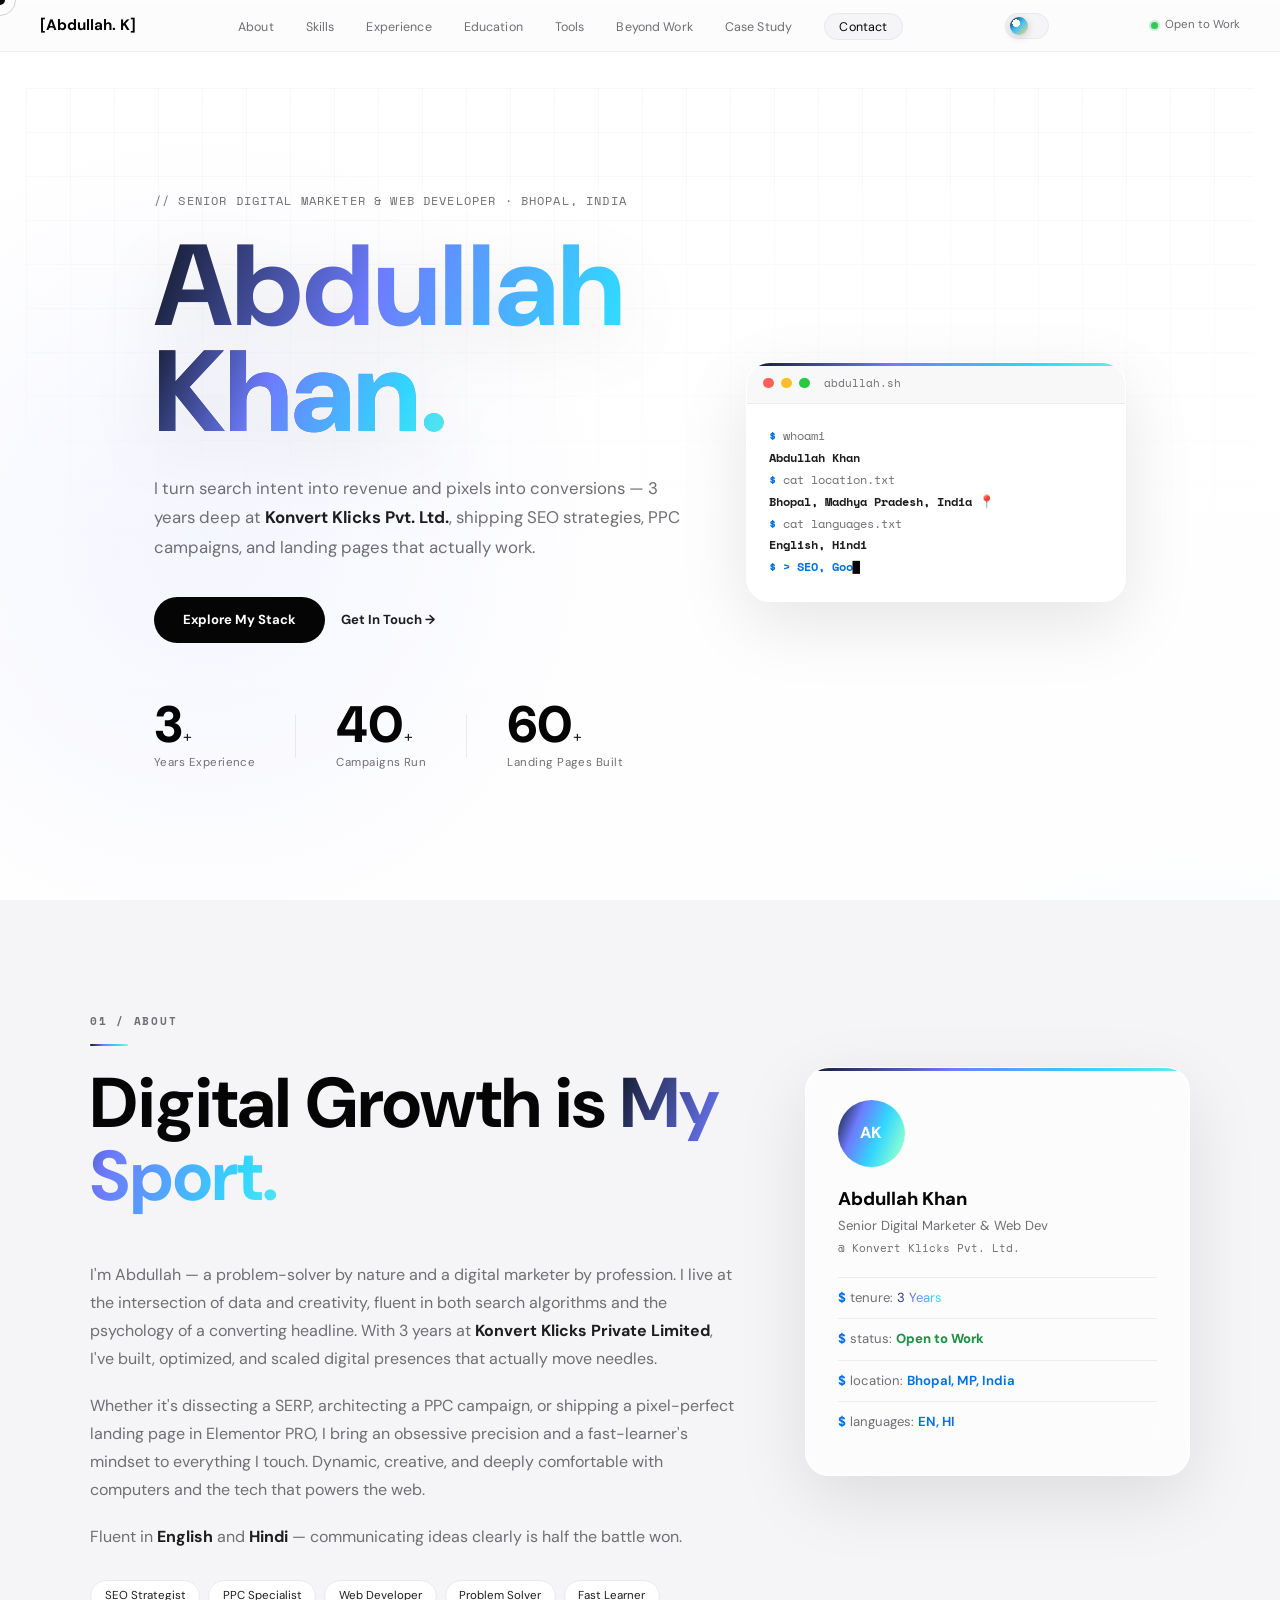
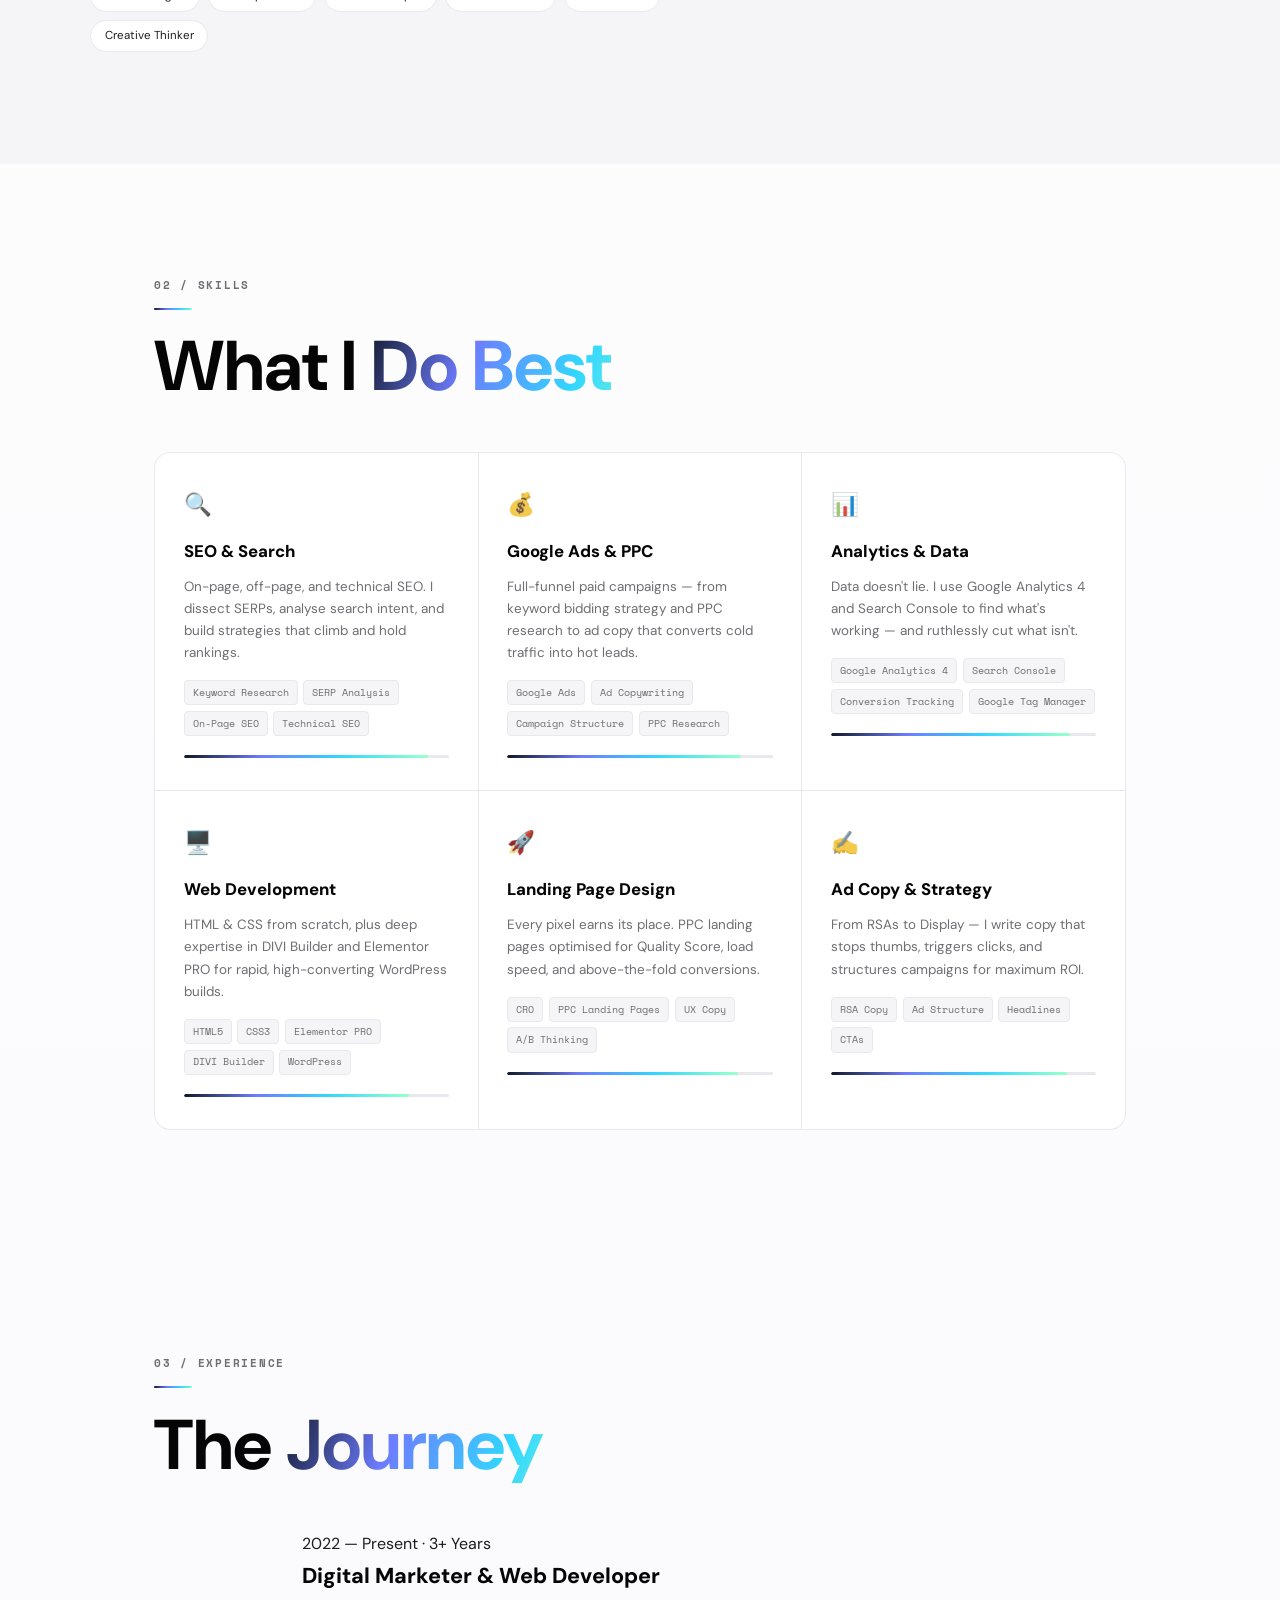
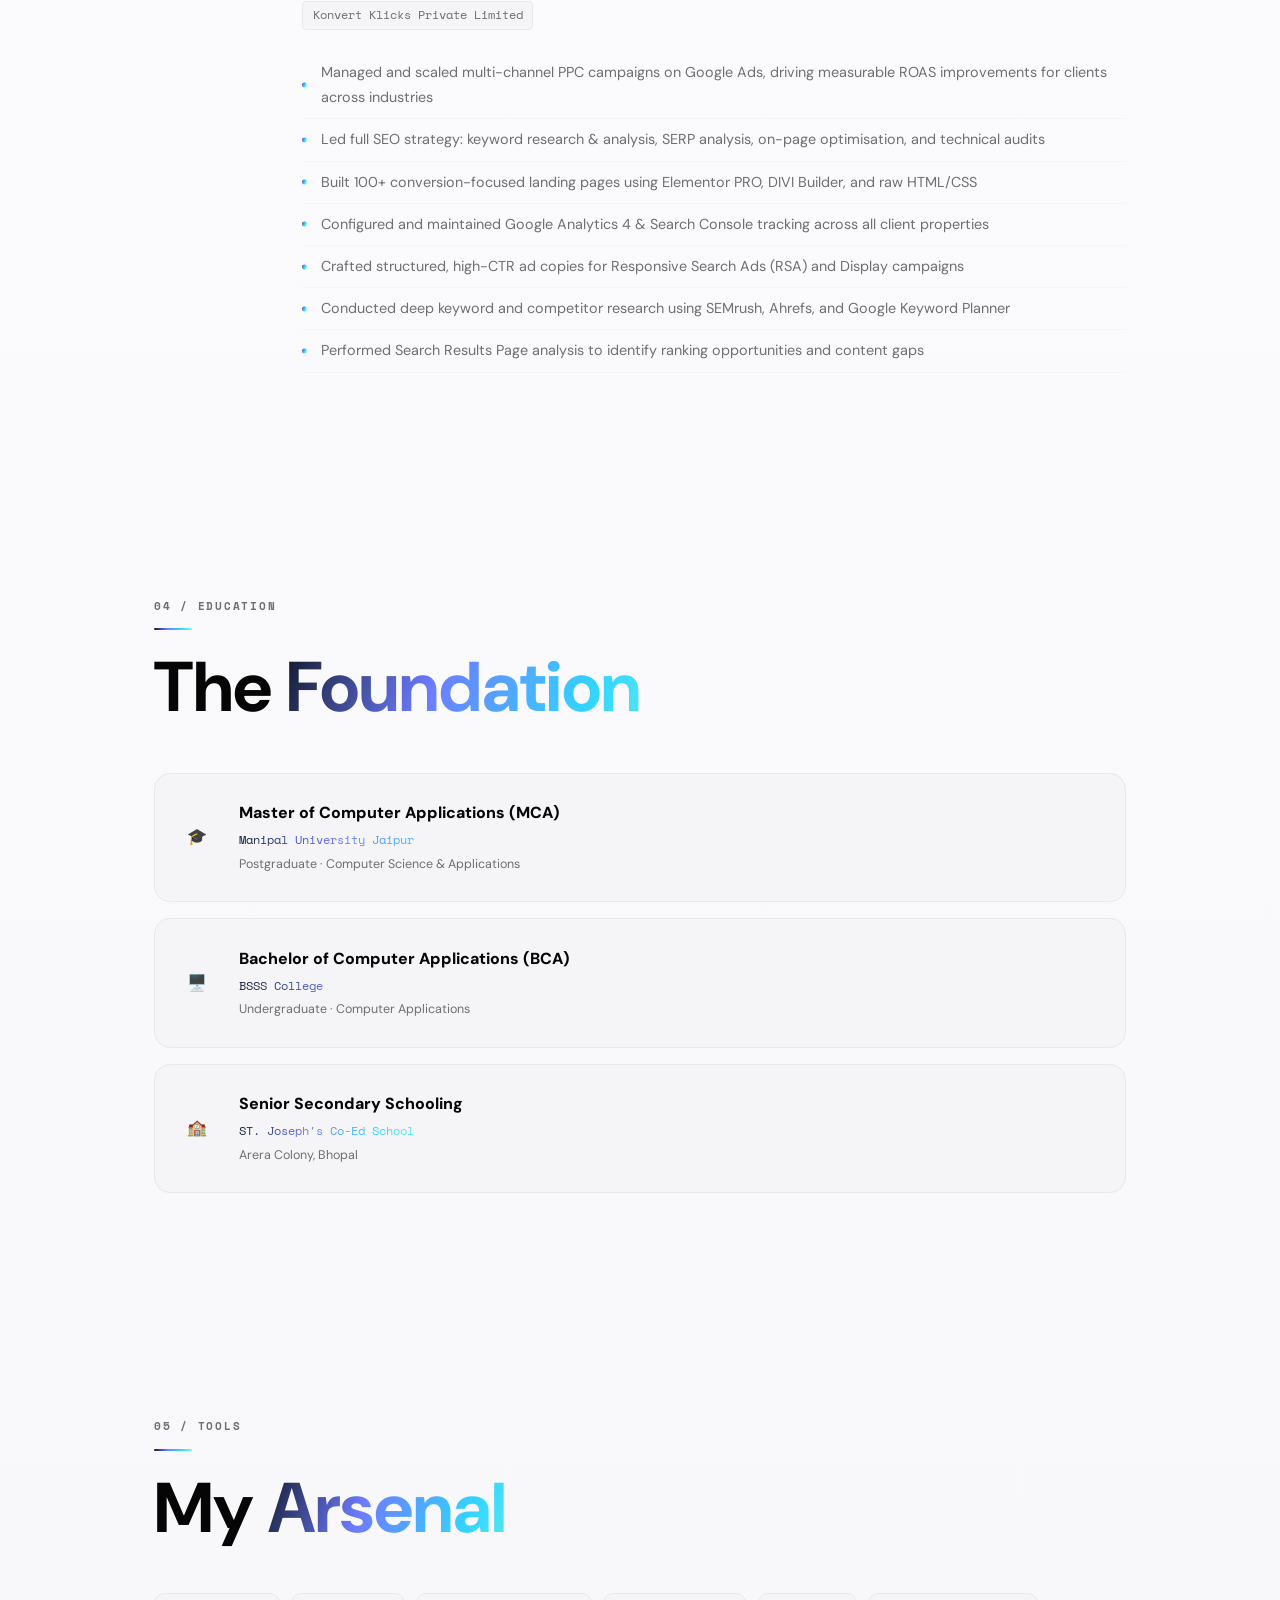
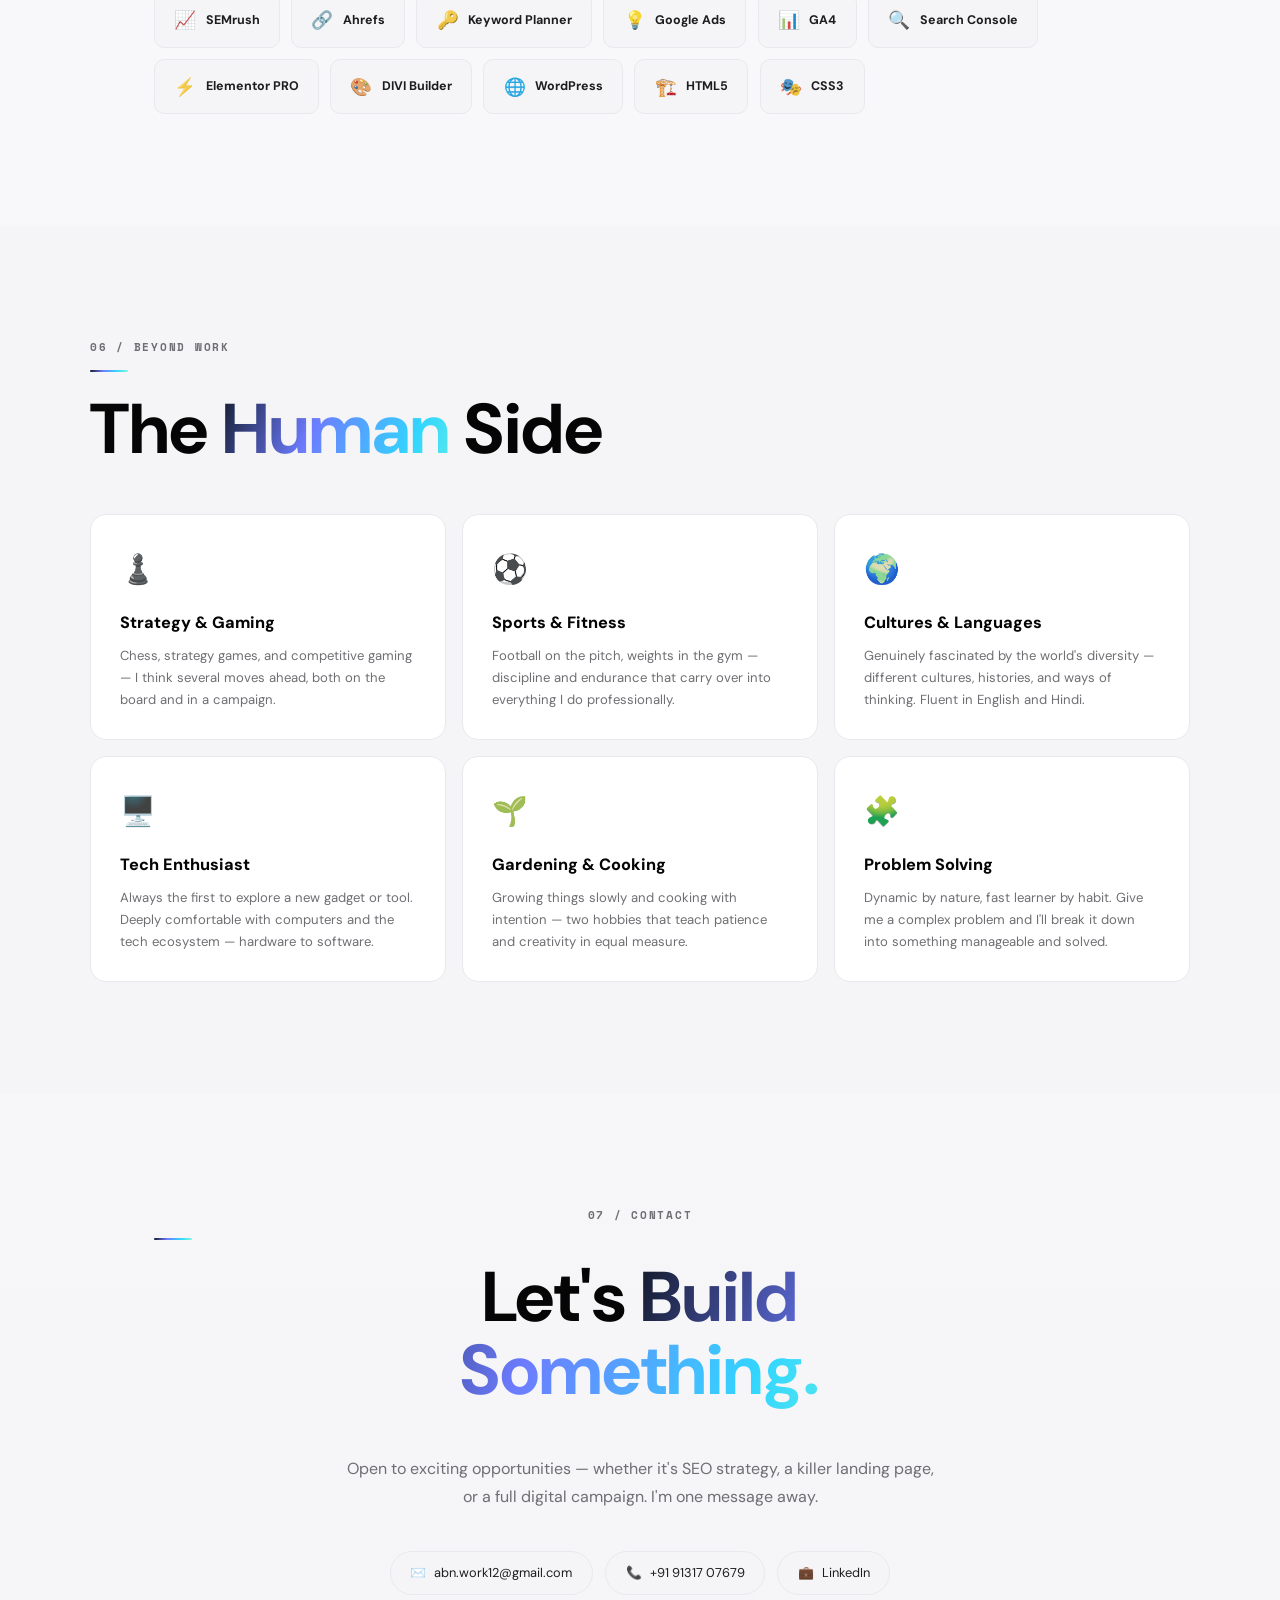
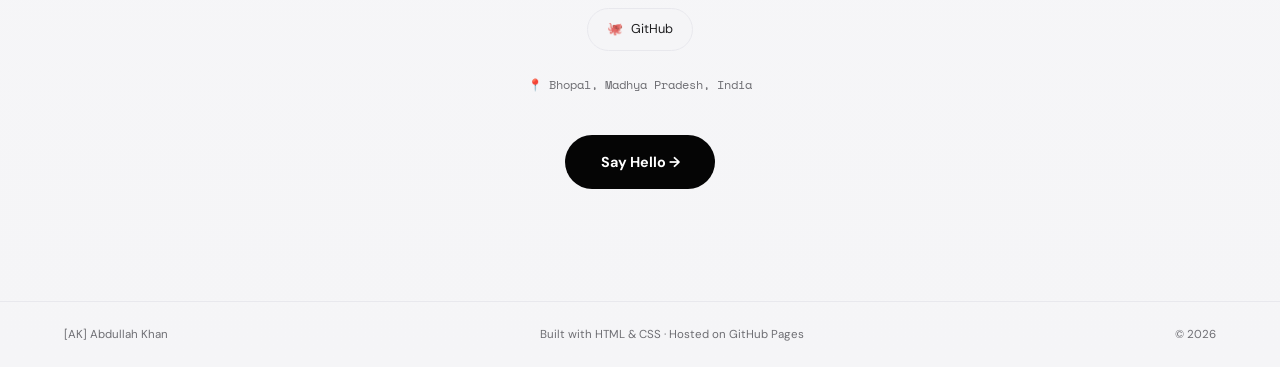
==== commit 04ac05a9: "Update index.html" ====
--- a/index.html
+++ b/index.html
@@ -33,6 +33,7 @@
       <li><a href="#education">Education</a></li>
       <li><a href="#tools">Tools</a></li>
       <li><a href="#beyond">Beyond Work</a></li>
+      <li><a href="lamariee-case-study.html">Case Study</a></li>
       <li><a href="#contact" class="nav-cta">Contact</a></li>
     </ul>
     <button class="theme-toggle" id="themeToggle" type="button" aria-label="Switch to dark mode" aria-pressed="false">
--- a/style.css
+++ b/style.css
@@ -100,6 +100,43 @@
   transition: background var(--t), border-color var(--t) !important;
 }
 .nav-cta:hover { background: var(--smoke) !important; }
+.theme-toggle {
+  position: relative;
+  width: 44px;
+  height: 26px;
+  border: 1px solid var(--smoke);
+  border-radius: 999px;
+  background: var(--off-white);
+  cursor: none;
+  transition: background var(--t), border-color var(--t), box-shadow var(--t);
+}
+
+.theme-toggle:hover {
+  box-shadow: 0 4px 14px rgba(0,0,0,0.08);
+}
+
+.theme-toggle-icon {
+  position: absolute;
+  top: 50%;
+  left: 4px;
+  width: 18px;
+  height: 18px;
+  border-radius: 50%;
+  background:
+    radial-gradient(circle at 34% 34%, #ffffff 0 22%, transparent 23%),
+    linear-gradient(135deg, #111827, #38bdf8 46%, #f8d87b);
+  box-shadow: 0 2px 8px rgba(0,0,0,0.18);
+  transform: translateY(-50%);
+  transition: transform var(--t), background var(--t);
+}
+
+[data-theme="dark"] .theme-toggle-icon {
+  transform: translate(18px, -50%);
+  background:
+    radial-gradient(circle at 34% 34%, #f8fafc 0 18%, transparent 19%),
+    linear-gradient(135deg, #8bffd1, #7c8cff 52%, #ff8bd8);
+}
+
 .nav-status {
   font-size: 0.72rem; color: var(--mid);
   display: flex; align-items: center; gap: 0.45rem;
@@ -767,6 +804,7 @@
 @media (max-width: 640px) {
   body { cursor: auto; }
   .cursor, .cursor-trail { display: none; }
+  .theme-toggle { cursor: pointer; }
   .nav { padding: 0 1.25rem; }
   .hero { min-height: auto; gap: 2.2rem; padding-top: 6.8rem; }
   .hero-title { font-size: clamp(3.5rem, 18vw, 5.4rem); }
@@ -776,3 +814,147 @@
   .about, .beyond-section { padding: 5.5rem 5vw; }
   .section-title { font-size: clamp(2.25rem, 12vw, 3.4rem); }
 }
+
+/* Dark mode */
+[data-theme="dark"] {
+  color-scheme: dark;
+  --white:      #09090b;
+  --off-white:  #111113;
+  --smoke:      #252529;
+  --mid:        #a1a1aa;
+  --dark:       #f5f5f7;
+  --black:      #ffffff;
+  --iridescent: linear-gradient(
+    112deg,
+    #ffffff 0%,
+    #aab5ff 16%,
+    #67e8f9 34%,
+    #8bffd1 50%,
+    #fff2a8 64%,
+    #ff9de2 82%,
+    #b8c2ff 100%
+  );
+}
+
+[data-theme="dark"] body {
+  background:
+    radial-gradient(circle at 18% 8%, rgba(124,140,255,0.2), transparent 26rem),
+    radial-gradient(circle at 88% 14%, rgba(50,214,255,0.13), transparent 24rem),
+    linear-gradient(180deg, #050507 0%, #0b0b0d 48%, #111113 100%);
+}
+
+[data-theme="dark"] .cursor {
+  background: var(--black);
+  mix-blend-mode: difference;
+}
+
+[data-theme="dark"] .cursor-trail {
+  border-color: rgba(255,255,255,0.24);
+}
+
+[data-theme="dark"] .nav {
+  background: rgba(9,9,11,0.72);
+  border-bottom-color: rgba(255,255,255,0.08);
+  box-shadow: 0 1px 0 rgba(255,255,255,0.08) inset;
+}
+
+[data-theme="dark"] .nav-cta,
+[data-theme="dark"] .theme-toggle,
+[data-theme="dark"] .chip,
+[data-theme="dark"] .skill-tags span,
+[data-theme="dark"] .tl-company,
+[data-theme="dark"] .tool-item,
+[data-theme="dark"] .contact-link {
+  background: rgba(255,255,255,0.06);
+  border-color: rgba(255,255,255,0.1);
+}
+
+[data-theme="dark"] .nav-cta:hover {
+  background: rgba(255,255,255,0.12) !important;
+}
+
+[data-theme="dark"] .about,
+[data-theme="dark"] .beyond-section {
+  background: #0f0f12;
+}
+
+[data-theme="dark"] .skills-grid {
+  background: rgba(255,255,255,0.08);
+  border-color: rgba(255,255,255,0.08);
+}
+
+[data-theme="dark"] .skill-card,
+[data-theme="dark"] .beyond-card {
+  background: rgba(255,255,255,0.035);
+  border-color: rgba(255,255,255,0.08);
+}
+
+[data-theme="dark"] .skill-card:hover,
+[data-theme="dark"] .beyond-card:hover,
+[data-theme="dark"] .edu-card:hover,
+[data-theme="dark"] .tool-item:hover {
+  background: rgba(255,255,255,0.07);
+  box-shadow: 0 18px 44px rgba(0,0,0,0.34);
+}
+
+[data-theme="dark"] .edu-card {
+  background: rgba(255,255,255,0.04);
+  border-color: rgba(255,255,255,0.08);
+}
+
+[data-theme="dark"] .hero-terminal,
+[data-theme="dark"] .about-card .card-inner {
+  background: rgba(20,20,23,0.66);
+  border-color: rgba(255,255,255,0.1);
+  box-shadow:
+    0 1px 0 rgba(255,255,255,0.08) inset,
+    0 24px 74px rgba(0,0,0,0.44);
+}
+
+[data-theme="dark"] .terminal-bar {
+  background: rgba(255,255,255,0.04);
+  border-bottom-color: rgba(255,255,255,0.08);
+}
+
+[data-theme="dark"] .hero-bg-grid {
+  background:
+    linear-gradient(rgba(255,255,255,0.045) 1px, transparent 1px),
+    linear-gradient(90deg, rgba(255,255,255,0.045) 1px, transparent 1px);
+}
+
+[data-theme="dark"] .noise {
+  background-image: linear-gradient(rgba(0,0,0,0.18), rgba(0,0,0,0.18));
+}
+
+[data-theme="dark"] .btn-primary {
+  background: #f5f5f7;
+  color: #050505;
+}
+
+[data-theme="dark"] .btn-primary:hover {
+  background: #ffffff;
+  box-shadow: 0 10px 28px rgba(255,255,255,0.13);
+}
+
+[data-theme="dark"] .btn-ghost,
+[data-theme="dark"] .contact-link:hover {
+  color: var(--black);
+}
+
+[data-theme="dark"] .contact-link:hover {
+  background: rgba(255,255,255,0.12);
+  border-color: rgba(255,255,255,0.2);
+}
+
+[data-theme="dark"] .stat-divider,
+[data-theme="dark"] .hc-divider,
+[data-theme="dark"] .profile-detail,
+[data-theme="dark"] .tl-list li,
+[data-theme="dark"] .footer {
+  border-color: rgba(255,255,255,0.08);
+}
+
+[data-theme="dark"] .skill-bar-wrap,
+[data-theme="dark"] .tl-list li {
+  background-color: rgba(255,255,255,0.08);
+}
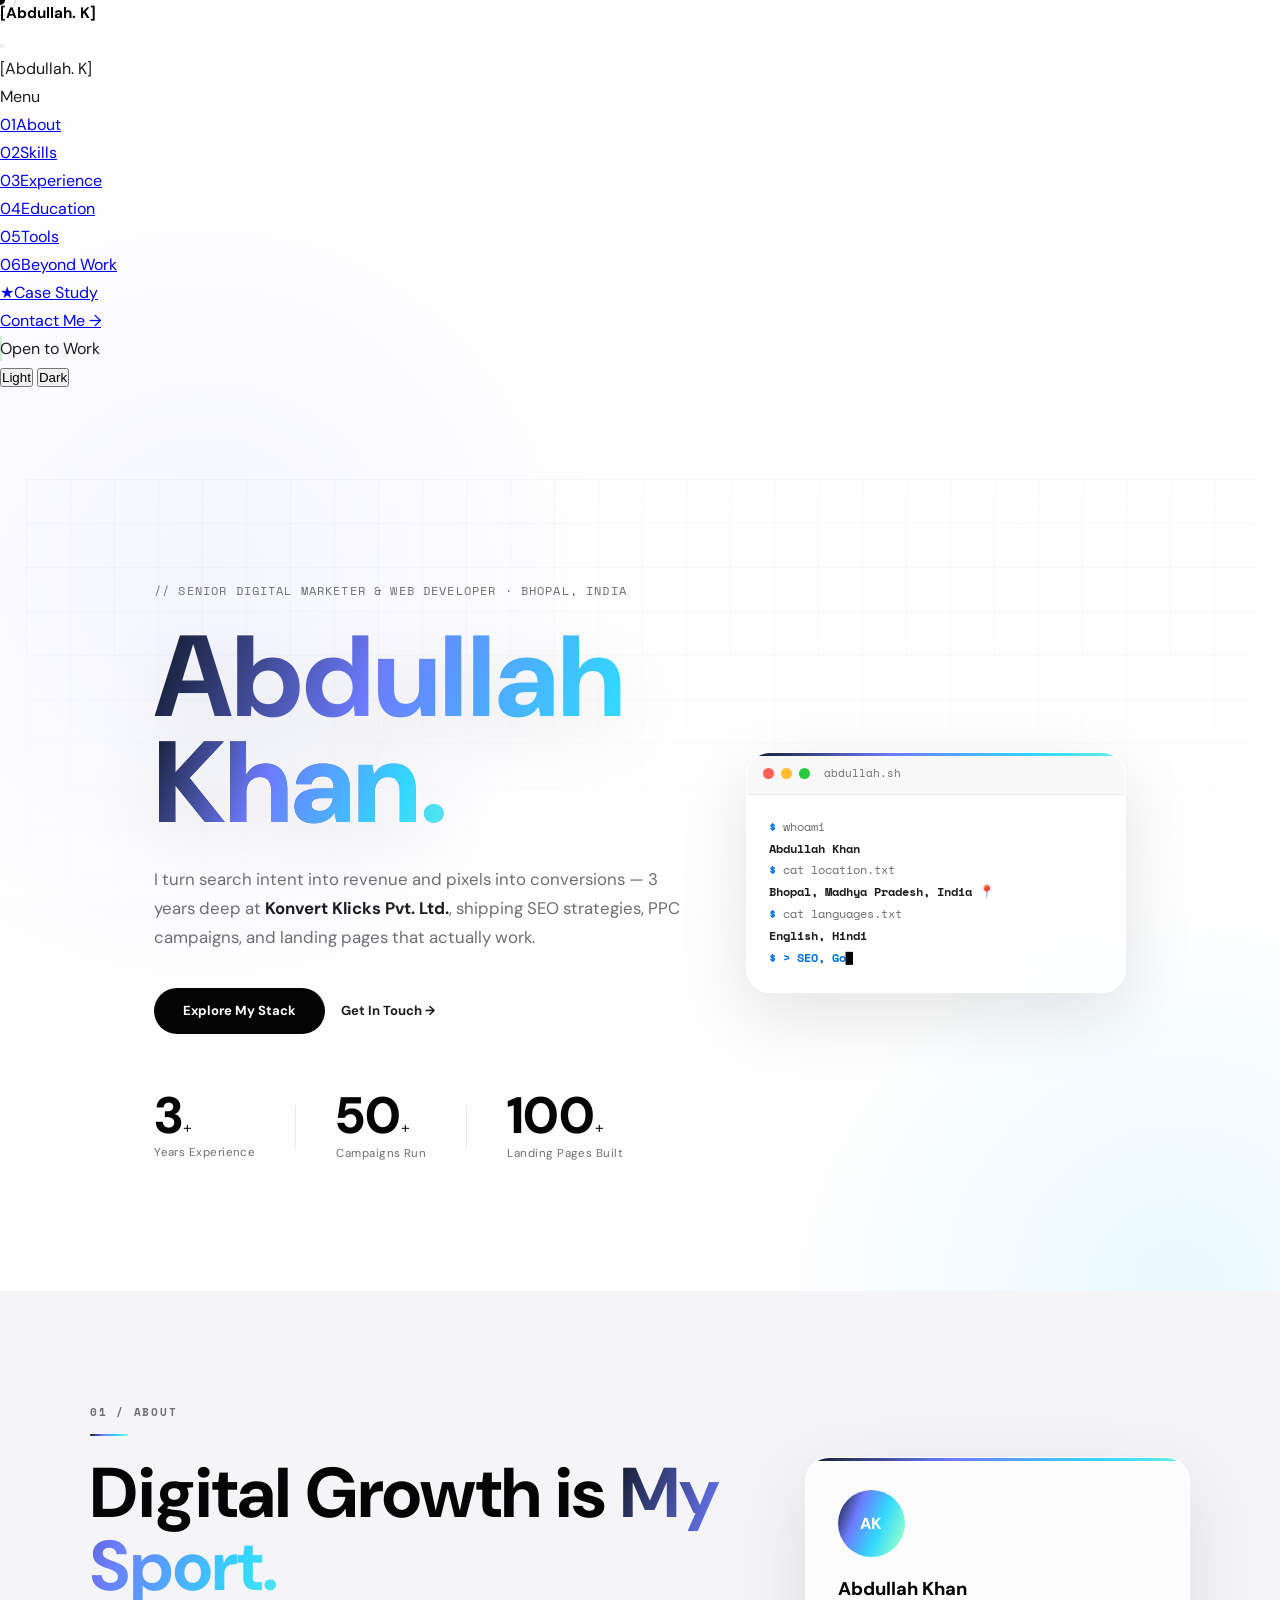
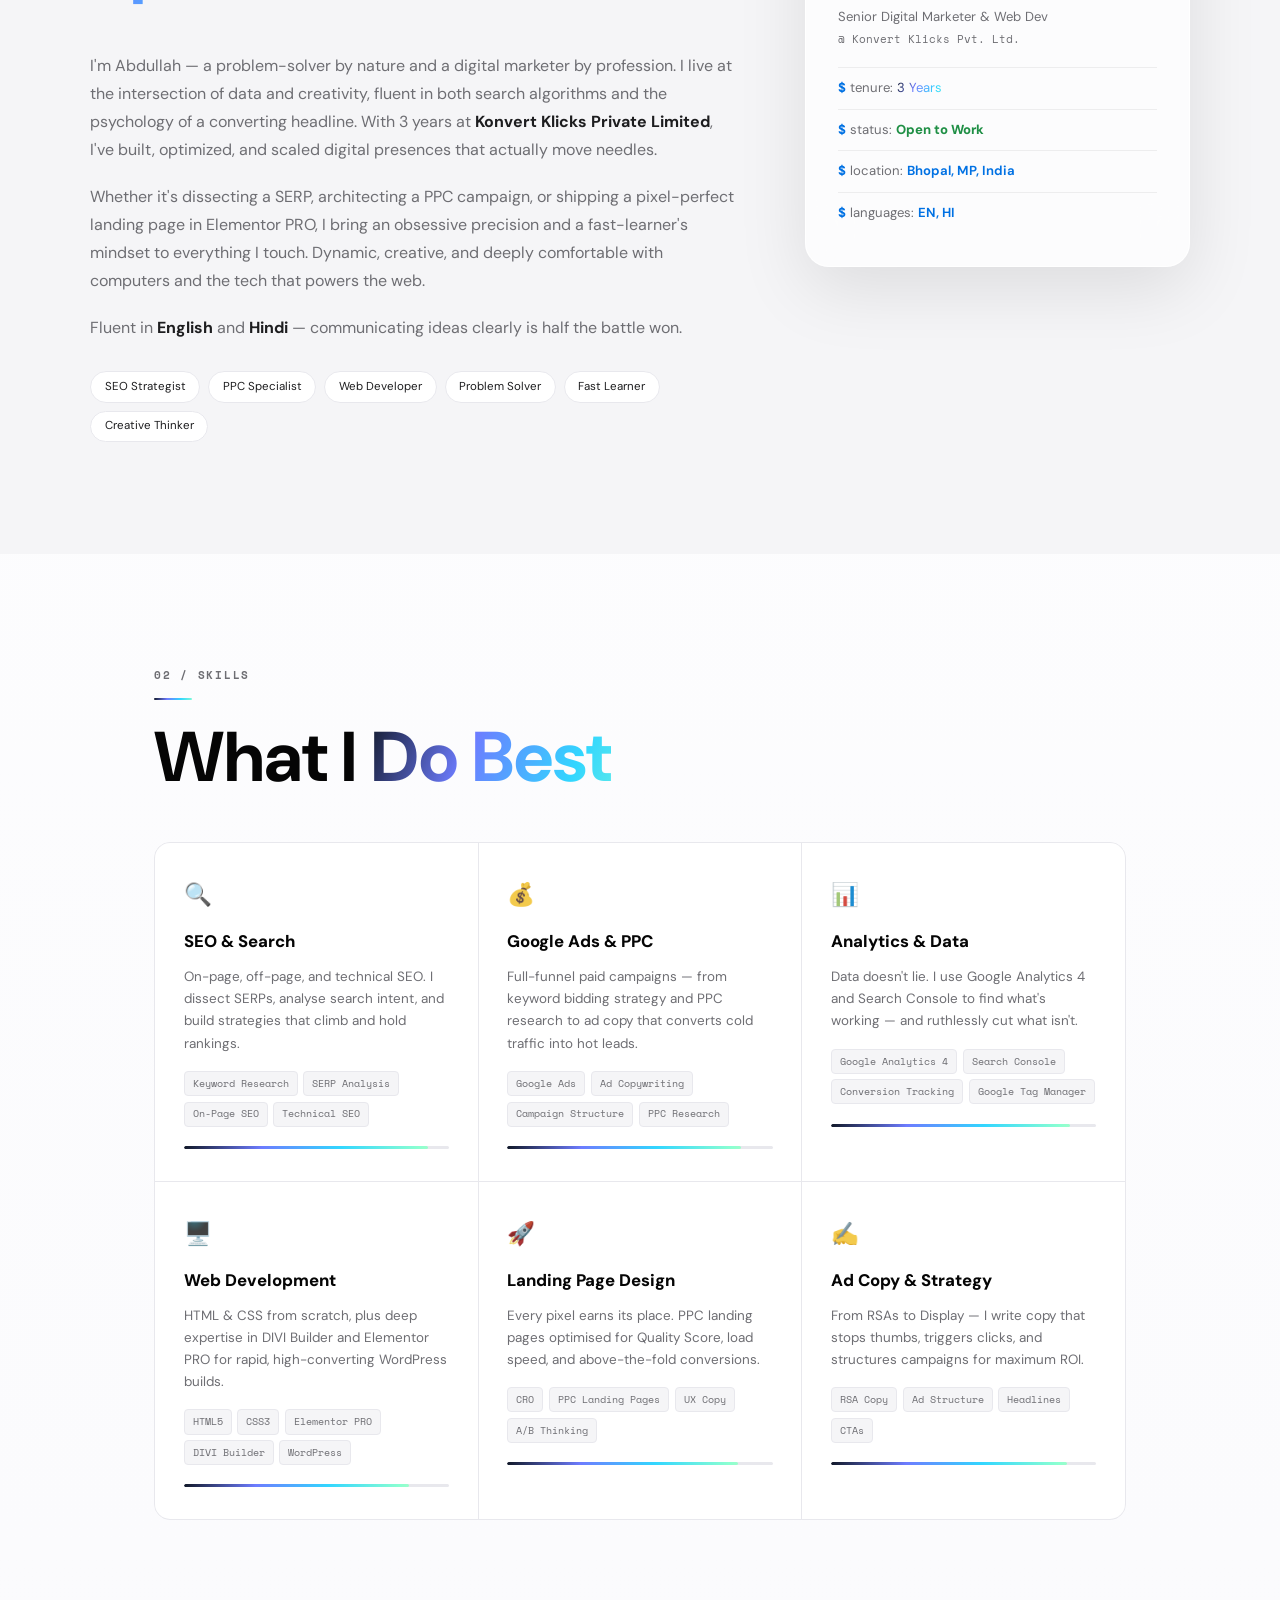
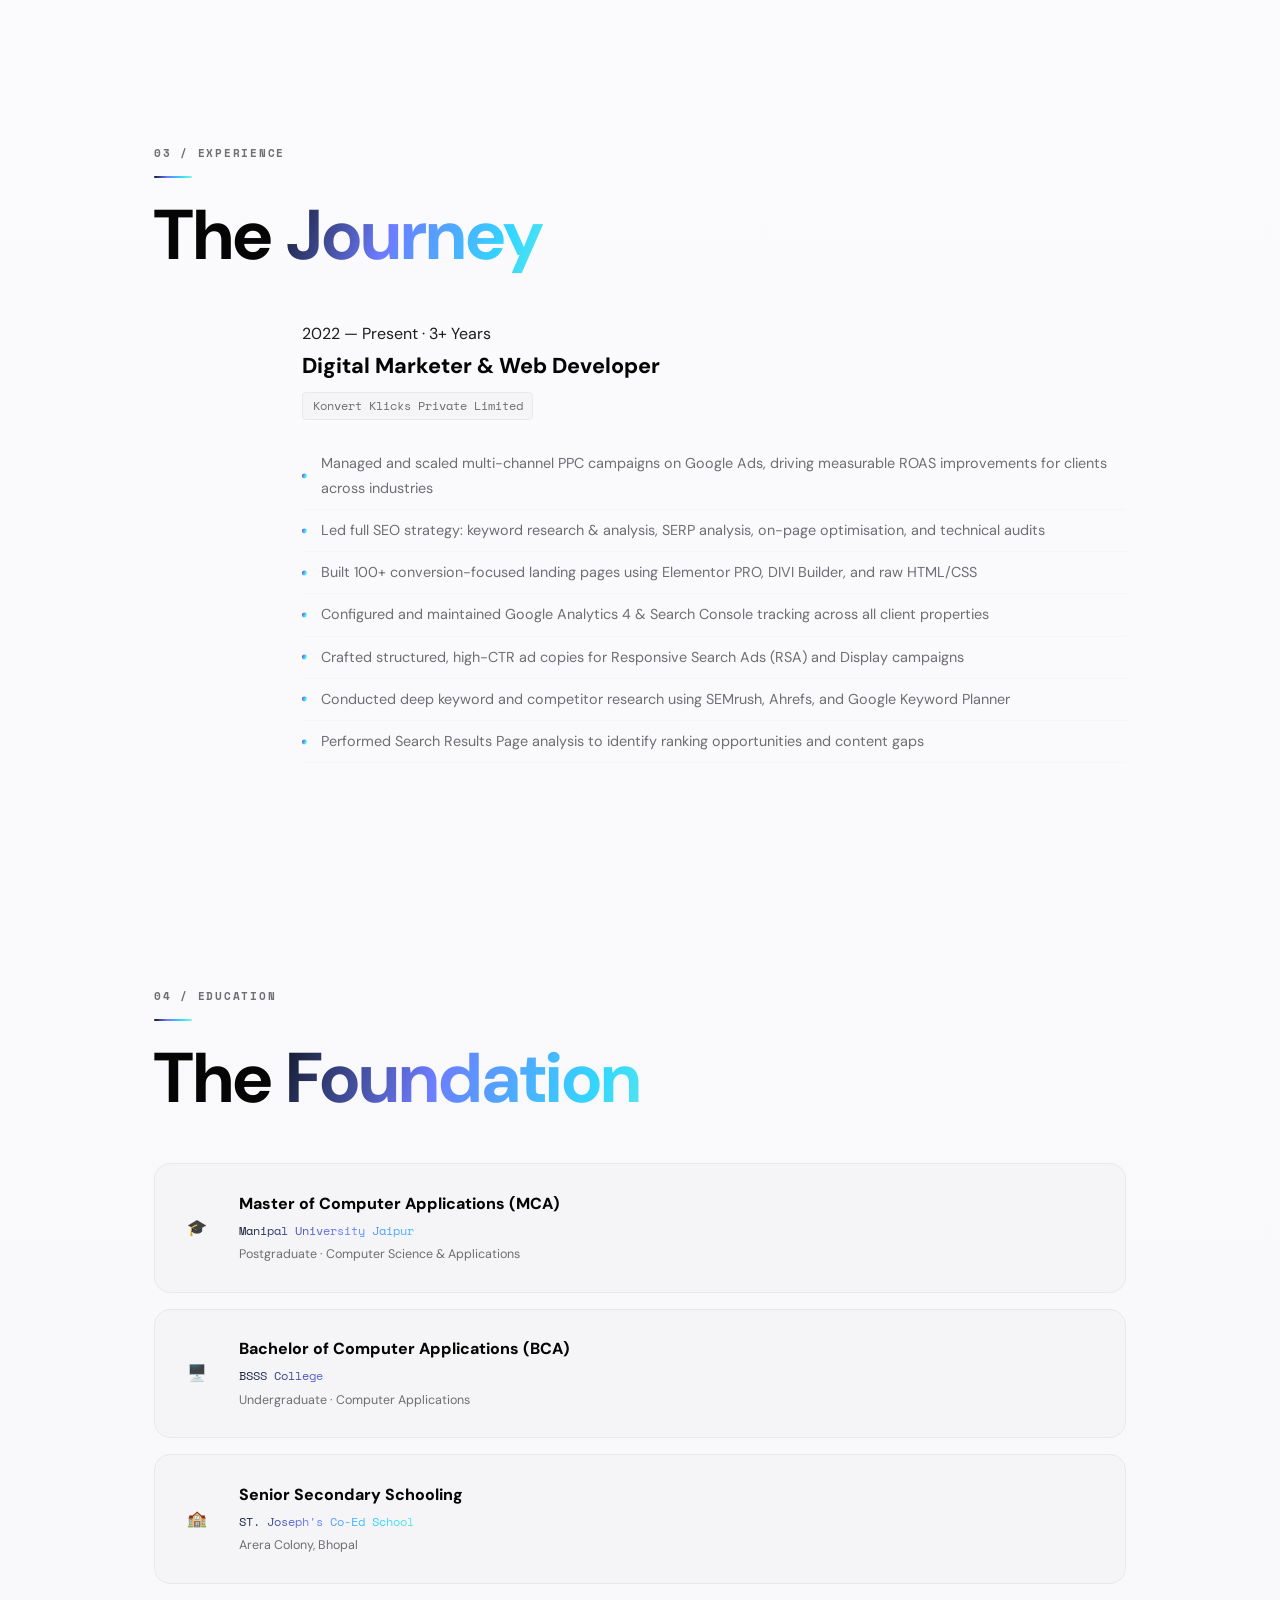
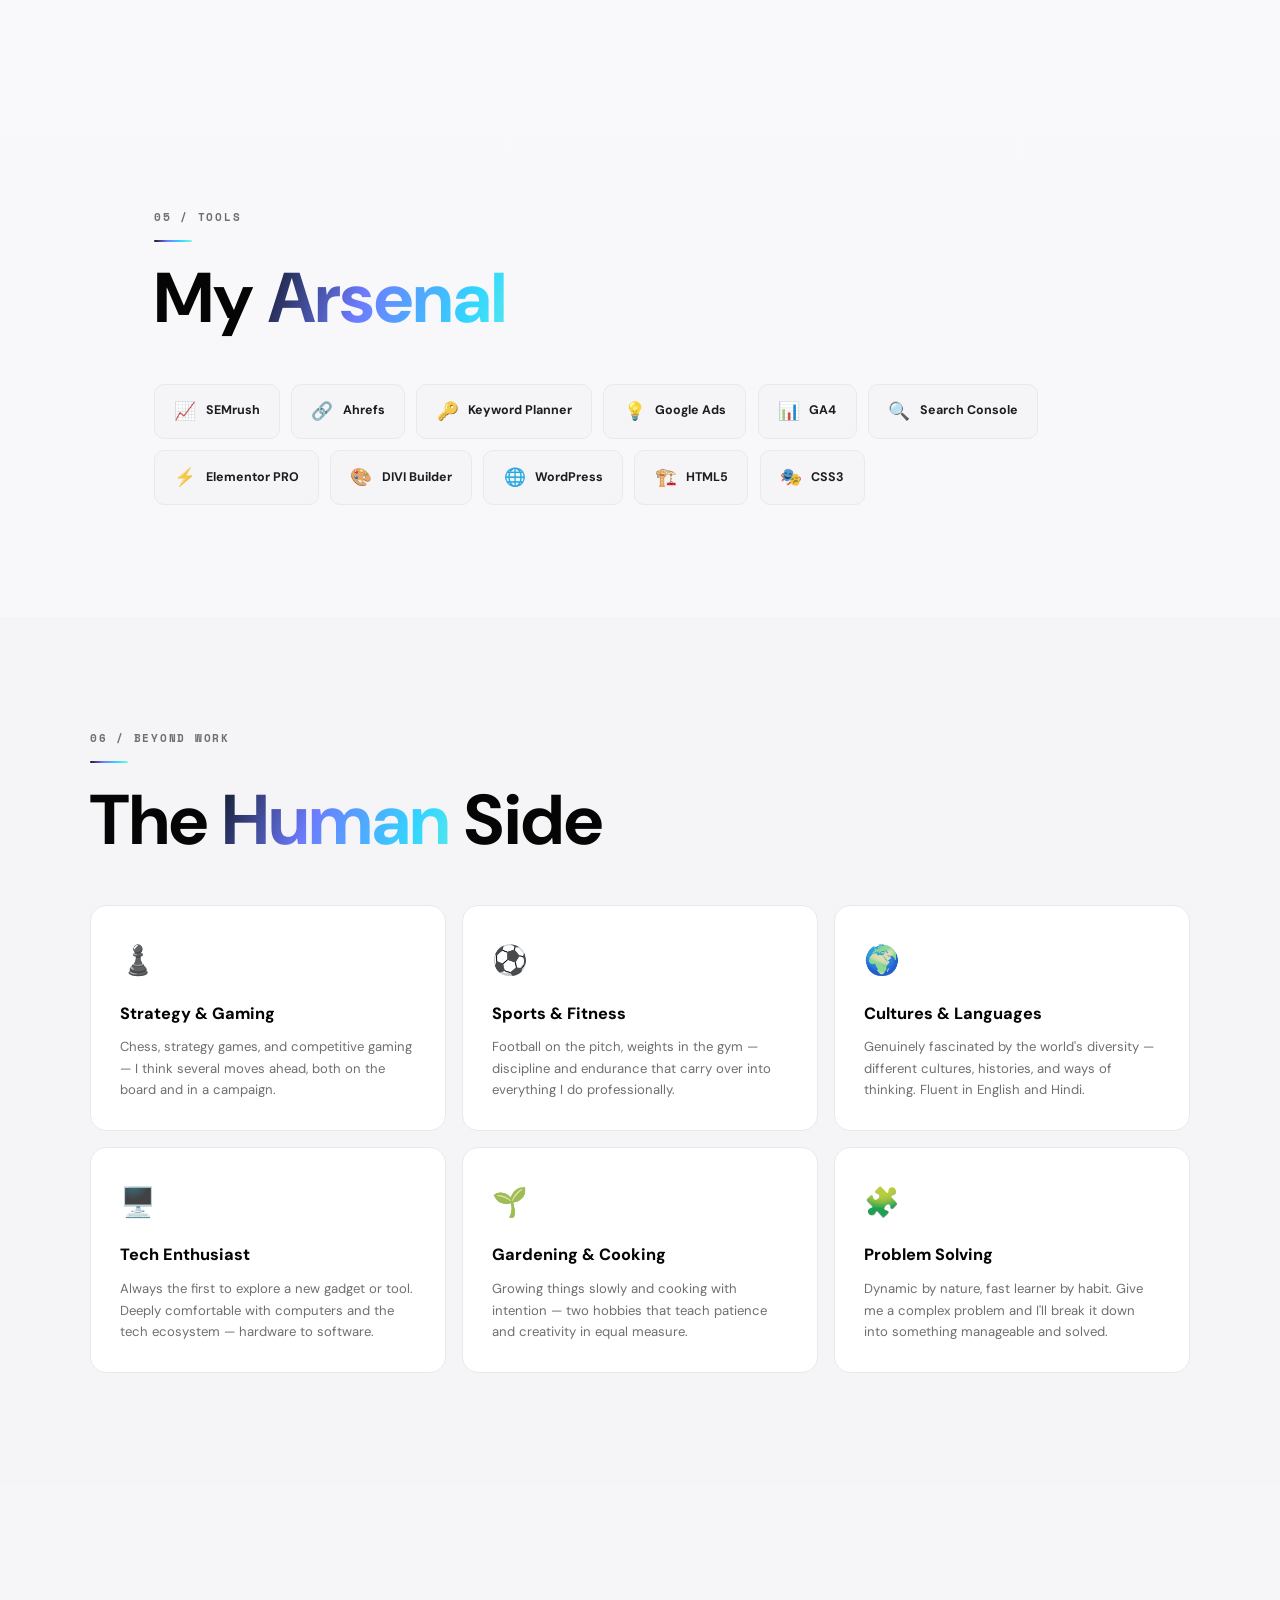
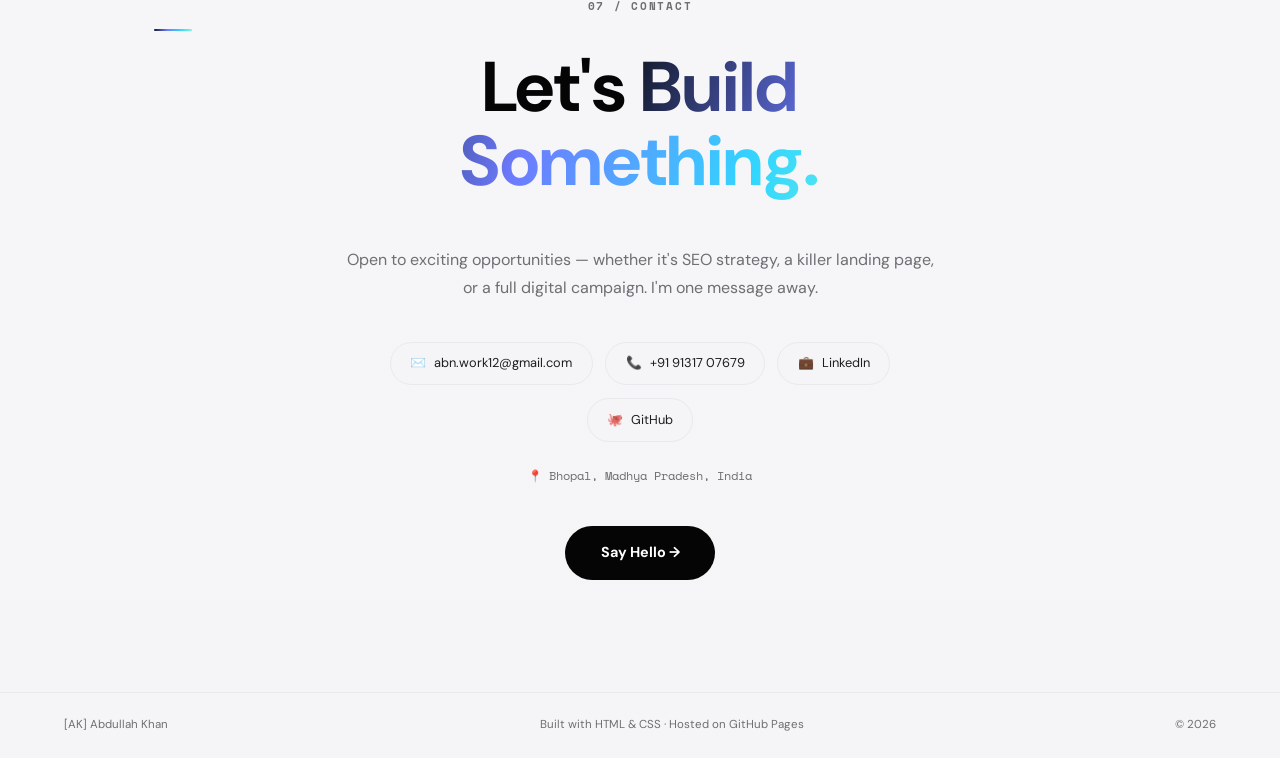
==== commit ee760234: "Add mobile navigation and theme toggle features" ====
--- a/index.html
+++ b/index.html
@@ -21,28 +21,52 @@
   <div class="cursor-trail" id="cursorTrail"></div>
   <div class="noise"></div>
 
-  <!-- Navigation -->
-  <nav class="nav">
-    <div class="nav-logo">
+  <!-- Mobile Top Bar -->
+  <div class="mobile-topbar">
+    <div class="nav-logo"><span class="bracket">[</span>Abdullah. K<span class="bracket">]</span></div>
+    <div class="mobile-topbar-right">
+      <button class="hamburger" id="hamburger" aria-label="Open menu" aria-expanded="false">
+        <span></span><span></span><span></span>
+      </button>
+    </div>
+  </div>
+
+  <!-- Mobile Overlay -->
+  <div class="mobile-overlay" id="mobileOverlay"></div>
+
+  <!-- Sidebar Navigation -->
+  <nav class="sidebar" id="sidebar">
+    <div class="sidebar-logo">
       <span class="bracket">[</span>Abdullah. K<span class="bracket">]</span>
     </div>
-    <ul class="nav-links">
-      <li><a href="#about">About</a></li>
-      <li><a href="#skills">Skills</a></li>
-      <li><a href="#experience">Experience</a></li>
-      <li><a href="#education">Education</a></li>
-      <li><a href="#tools">Tools</a></li>
-      <li><a href="#beyond">Beyond Work</a></li>
-      <li><a href="lamariee-case-study.html">Case Study</a></li>
-      <li><a href="#contact" class="nav-cta">Contact</a></li>
-    </ul>
-    <button class="theme-toggle" id="themeToggle" type="button" aria-label="Switch to dark mode" aria-pressed="false">
-      <span class="theme-toggle-icon" aria-hidden="true"></span>
-    </button>
-    <div class="nav-status">
-      <span class="status-dot"></span> Open to Work
+
+    <div class="sidebar-section">
+      <div class="sidebar-section-label">Menu</div>
+      <ul class="sidebar-links">
+        <li><a href="#about" class="sidebar-link"><span class="sl-icon">01</span><span class="sl-text">About</span></a></li>
+        <li><a href="#skills" class="sidebar-link"><span class="sl-icon">02</span><span class="sl-text">Skills</span></a></li>
+        <li><a href="#experience" class="sidebar-link"><span class="sl-icon">03</span><span class="sl-text">Experience</span></a></li>
+        <li><a href="#education" class="sidebar-link"><span class="sl-icon">04</span><span class="sl-text">Education</span></a></li>
+        <li><a href="#tools" class="sidebar-link"><span class="sl-icon">05</span><span class="sl-text">Tools</span></a></li>
+        <li><a href="#beyond" class="sidebar-link"><span class="sl-icon">06</span><span class="sl-text">Beyond Work</span></a></li>
+        <li><a href="lamariee-case-study.html" class="sidebar-link"><span class="sl-icon">★</span><span class="sl-text">Case Study</span></a></li>
+      </ul>
+    </div>
+
+    <div class="sidebar-bottom">
+      <a href="#contact" class="sidebar-cta">Contact Me →</a>
+      <div class="sidebar-status">
+        <span class="status-dot"></span> Open to Work
+      </div>
+      <div class="theme-row">
+        <button class="theme-label" id="themeLabelLight" aria-label="Switch to light mode">Light</button>
+        <button class="theme-label" id="themeLabelDark"  aria-label="Switch to dark mode">Dark</button>
+      </div>
     </div>
   </nav>
+
+  <!-- Main Content Wrapper -->
+  <div class="main-content">
 
   <!-- Hero -->
   <section class="hero" id="home">
@@ -342,6 +366,8 @@
     </div>
   </section>
 
+  </div><!-- /.main-content -->
+
   <!-- Footer -->
   <footer class="footer">
     <div class="footer-left"><span class="bracket">[</span>AK<span class="bracket">]</span> Abdullah Khan</div>
@@ -350,27 +376,53 @@
   </footer>
 
   <script>
-    // Theme toggle
-    const themeToggle = document.getElementById('themeToggle');
+    // ── Theme toggle (handles both sidebar + mobile toggles) ──
     const savedTheme = localStorage.getItem('theme');
     const prefersDark = window.matchMedia('(prefers-color-scheme: dark)').matches;
     const initialTheme = savedTheme || (prefersDark ? 'dark' : 'light');
 
     function setTheme(theme) {
-      const isDark = theme === 'dark';
       document.documentElement.dataset.theme = theme;
-      themeToggle.setAttribute('aria-pressed', isDark);
-      themeToggle.setAttribute('aria-label', isDark ? 'Switch to light mode' : 'Switch to dark mode');
       localStorage.setItem('theme', theme);
     }
 
     setTheme(initialTheme);
-    themeToggle.addEventListener('click', () => {
-      const nextTheme = document.documentElement.dataset.theme === 'dark' ? 'light' : 'dark';
-      setTheme(nextTheme);
+    document.getElementById('themeLabelLight').addEventListener('click', () => setTheme('light'));
+    document.getElementById('themeLabelDark').addEventListener('click',  () => setTheme('dark'));
+
+    // ── Hamburger / Mobile Sidebar ──
+    const hamburger = document.getElementById('hamburger');
+    const sidebar   = document.getElementById('sidebar');
+    const overlay   = document.getElementById('mobileOverlay');
+
+    function openMenu() {
+      sidebar.classList.add('open');
+      overlay.classList.add('show');
+      hamburger.classList.add('active');
+      hamburger.setAttribute('aria-expanded', 'true');
+      document.body.style.overflow = 'hidden';
+    }
+    function closeMenu() {
+      sidebar.classList.remove('open');
+      overlay.classList.remove('show');
+      hamburger.classList.remove('active');
+      hamburger.setAttribute('aria-expanded', 'false');
+      document.body.style.overflow = '';
+    }
+
+    hamburger.addEventListener('click', () => {
+      sidebar.classList.contains('open') ? closeMenu() : openMenu();
     });
-
-    // Custom cursor
+    overlay.addEventListener('click', closeMenu);
+
+    // Close menu when a sidebar link is tapped on mobile
+    sidebar.querySelectorAll('.sidebar-link, .sidebar-cta').forEach(link => {
+      link.addEventListener('click', () => {
+        if (window.innerWidth < 900) closeMenu();
+      });
+    });
+
+    // ── Custom cursor ──
     const cursor = document.getElementById('cursor');
     const trail  = document.getElementById('cursorTrail');
     document.addEventListener('mousemove', e => {
@@ -386,7 +438,7 @@
       el.addEventListener('mouseleave', () => cursor.classList.remove('cursor-hover'));
     });
 
-    // Terminal typer (extra lines after static ones)
+    // ── Terminal typer ──
     const lines = [
       'skills --top',
       '> SEO, Google Ads, PPC, HTML, CSS',
@@ -418,7 +470,7 @@
     }
     typeLoop();
 
-    // Counter animation
+    // ── Counter animation ──
     document.querySelectorAll('.stat-num').forEach(el => {
       new IntersectionObserver(entries => {
         if (!entries[0].isIntersecting) return;
@@ -429,23 +481,25 @@
       }, { threshold: 0.5 }).observe(el);
     });
 
-    // Scroll reveal
+    // ── Scroll reveal ──
     const revealObs = new IntersectionObserver(entries => {
       entries.forEach(e => { if (e.isIntersecting) { e.target.classList.add('visible'); revealObs.unobserve(e.target); } });
     }, { threshold: 0.1 });
     document.querySelectorAll('.skill-card, .tool-item, .timeline-item, .about-grid, .contact-inner, .edu-card, .beyond-card').forEach(el => revealObs.observe(el));
 
-    // Skill bars
+    // ── Skill bars ──
     const barObs = new IntersectionObserver(entries => {
       entries.forEach(e => { if (e.isIntersecting) { e.target.classList.add('animate'); barObs.unobserve(e.target); } });
     }, { threshold: 0.3 });
     document.querySelectorAll('.skill-bar').forEach(b => barObs.observe(b));
 
-    // Nav active
+    // ── Sidebar active link on scroll ──
     window.addEventListener('scroll', () => {
       let current = '';
-      document.querySelectorAll('section[id]').forEach(s => { if (window.scrollY >= s.offsetTop - 100) current = s.id; });
-      document.querySelectorAll('.nav-links a').forEach(a => a.classList.toggle('active', a.getAttribute('href') === '#' + current));
+      document.querySelectorAll('section[id]').forEach(s => { if (window.scrollY >= s.offsetTop - 120) current = s.id; });
+      document.querySelectorAll('.sidebar-link').forEach(a => {
+        a.classList.toggle('active', a.getAttribute('href') === '#' + current);
+      });
     });
   </script>
 </body>
--- a/style.css
+++ b/style.css
@@ -68,7 +68,13 @@
   transform: translate(-50%, -50%);
   transition: left 0.1s ease, top 0.1s ease;
 }
-.cursor.hover { width: 22px; height: 22px; background: var(--dark); opacity: 0.6; }
+.cursor.hover,
+.cursor.cursor-hover {
+  width: 22px;
+  height: 22px;
+  background: var(--dark);
+  opacity: 0.6;
+}
 
 /* ── Navigation ── */
 .nav {
@@ -732,6 +738,11 @@
 .t-out { color: var(--dark); font-weight: 700; }
 .t-cursor { color: var(--black); animation: blink 1s steps(2, start) infinite; }
 
+[data-theme="dark"] .t-prompt,
+[data-theme="dark"] .t-cmd {
+  color: #60a5fa;
+}
+
 @keyframes blink {
   50% { opacity: 0; }
 }
@@ -782,6 +793,10 @@
 .open-tag {
   color: #1f8f45;
   font-weight: 800;
+}
+
+[data-theme="dark"] .open-tag {
+  color: #4ade80;
 }
 
 .skill-icon,
@@ -869,6 +884,20 @@
   border-color: rgba(255,255,255,0.1);
 }
 
+[data-theme="dark"] .chip {
+  color: var(--dark);
+  -webkit-text-fill-color: var(--dark);
+}
+
+[data-theme="dark"] .chip:hover {
+  background: var(--iridescent);
+  background-size: 200%;
+  -webkit-background-clip: text;
+  -webkit-text-fill-color: transparent;
+  background-clip: text;
+  border-color: transparent;
+}
+
 [data-theme="dark"] .nav-cta:hover {
   background: rgba(255,255,255,0.12) !important;
 }
@@ -958,3 +987,375 @@
 [data-theme="dark"] .tl-list li {
   background-color: rgba(255,255,255,0.08);
 }
+
+/* Case study page */
+.case-page .nav-logo {
+  text-decoration: none;
+}
+
+.case-hero {
+  min-height: 100vh;
+  max-width: 1100px;
+  margin: 0 auto;
+  padding: 8rem 5vw 4rem;
+  position: relative;
+  display: grid;
+  grid-template-columns: 1.35fr 0.75fr;
+  align-items: center;
+  gap: 4rem;
+}
+
+.case-hero-content {
+  min-width: 0;
+}
+
+.case-hero-card,
+.case-mini-card,
+.case-image-card,
+.case-callout,
+.case-kpi {
+  position: relative;
+  overflow: hidden;
+  border: 1px solid rgba(255,255,255,0.82);
+  background: rgba(255,255,255,0.68);
+  backdrop-filter: blur(28px) saturate(180%);
+  -webkit-backdrop-filter: blur(28px) saturate(180%);
+  box-shadow:
+    0 1px 0 rgba(255,255,255,0.92) inset,
+    0 22px 70px rgba(0,0,0,0.1);
+}
+
+.case-hero-card {
+  border-radius: var(--radius-lg);
+  padding: 2rem;
+  opacity: 0;
+  animation: fadeUp 0.9s 0.35s forwards;
+}
+
+.case-card-label {
+  font-family: var(--font-mono);
+  font-size: 0.68rem;
+  font-weight: 700;
+  letter-spacing: 0.14em;
+  text-transform: uppercase;
+  color: var(--mid);
+  margin-bottom: 1.4rem;
+}
+
+.case-metric {
+  padding: 1rem 0;
+  border-top: 1px solid rgba(0,0,0,0.07);
+}
+
+.case-metric span,
+.case-kpi span,
+.case-demand-number {
+  display: block;
+  font-size: clamp(2rem, 4vw, 3.4rem);
+  line-height: 1;
+  font-weight: 800;
+  color: var(--black);
+}
+
+.case-metric small,
+.case-kpi small,
+.case-findings-grid small {
+  display: block;
+  margin-top: 0.35rem;
+  color: var(--mid);
+  font-family: var(--font-mono);
+  font-size: 0.68rem;
+}
+
+.case-services {
+  padding-top: 3rem;
+}
+
+.case-pill-grid {
+  display: flex;
+  flex-wrap: wrap;
+  gap: 0.65rem;
+}
+
+.case-pill-grid span {
+  padding: 0.55rem 1rem;
+  border: 1px solid var(--smoke);
+  border-radius: 999px;
+  background: var(--white);
+  color: var(--dark);
+  font-size: 0.82rem;
+  font-weight: 700;
+  transition: background var(--t), border-color var(--t), color var(--t);
+}
+
+.case-pill-grid span:hover {
+  background: var(--off-white);
+  border-color: var(--mid);
+}
+
+.case-two-col {
+  max-width: 1100px;
+  margin: 0 auto;
+  display: grid;
+  grid-template-columns: minmax(0, 1fr) minmax(280px, 0.85fr);
+  gap: 3rem;
+  align-items: center;
+}
+
+.case-two-col p,
+.case-mini-card p,
+.case-image-card figcaption {
+  color: var(--mid);
+  font-weight: 400;
+}
+
+.case-two-col p {
+  margin-bottom: 1.2rem;
+}
+
+.case-mini-card {
+  border-radius: var(--radius-lg);
+  padding: 2rem;
+  opacity: 0;
+  transform: translateY(16px);
+}
+
+.case-mini-card.visible {
+  opacity: 1;
+  transform: translateY(0);
+  transition: opacity 0.55s, transform 0.55s;
+}
+
+.case-mini-card h3,
+.case-callout h3,
+.case-list-grid h3 {
+  font-size: 1.08rem;
+  font-weight: 800;
+  color: var(--black);
+  margin-bottom: 0.7rem;
+}
+
+.case-mini-card ul,
+.case-list-grid ul {
+  margin-left: 1.1rem;
+  color: var(--mid);
+  line-height: 1.8;
+}
+
+.case-image-card {
+  border-radius: var(--radius-lg);
+  padding: 0.75rem;
+  margin: 0;
+  opacity: 0;
+  transform: translateY(16px);
+}
+
+.case-image-card.visible {
+  opacity: 1;
+  transform: translateY(0);
+  transition: opacity 0.55s, transform 0.55s;
+}
+
+.case-image-card img {
+  display: block;
+  width: 100%;
+  height: auto;
+  border-radius: calc(var(--radius-lg) - 8px);
+  border: 1px solid rgba(0,0,0,0.06);
+}
+
+.case-image-card figcaption {
+  padding: 0.8rem 0.2rem 0.15rem;
+  font-family: var(--font-mono);
+  font-size: 0.68rem;
+}
+
+.case-list-grid,
+.case-recommend-grid {
+  display: grid;
+  grid-template-columns: repeat(2, minmax(0, 1fr));
+  gap: 1rem;
+}
+
+.case-list-grid {
+  margin: 1.6rem 0;
+}
+
+.case-results-grid {
+  display: grid;
+  grid-template-columns: minmax(0, 1.35fr) minmax(260px, 0.65fr);
+  gap: 1.4rem;
+  align-items: stretch;
+}
+
+.case-dashboard {
+  height: 100%;
+}
+
+.case-dashboard img {
+  height: 100%;
+  max-height: 680px;
+  object-fit: cover;
+  object-position: top center;
+}
+
+.case-kpi-stack {
+  display: grid;
+  gap: 0.8rem;
+}
+
+.case-kpi {
+  border-radius: var(--radius);
+  padding: 1.2rem;
+  opacity: 0;
+  transform: translateY(12px);
+}
+
+.case-kpi.visible {
+  opacity: 1;
+  transform: translateY(0);
+  transition: opacity 0.5s, transform 0.5s;
+}
+
+.case-kpi span {
+  font-size: clamp(1.7rem, 3vw, 2.8rem);
+}
+
+.case-callout {
+  margin-top: 1.4rem;
+  border-radius: var(--radius-lg);
+  padding: 1.6rem;
+  opacity: 0;
+  transform: translateY(12px);
+}
+
+.case-callout.visible {
+  opacity: 1;
+  transform: translateY(0);
+  transition: opacity 0.5s, transform 0.5s;
+}
+
+.case-inline-stats {
+  display: flex;
+  flex-wrap: wrap;
+  gap: 0.55rem;
+}
+
+.case-inline-stats span {
+  padding: 0.4rem 0.8rem;
+  border-radius: 999px;
+  background: var(--off-white);
+  color: var(--dark);
+  font-size: 0.78rem;
+  font-weight: 700;
+}
+
+.case-findings-grid {
+  grid-template-columns: repeat(4, 1fr);
+}
+
+.case-demand-number {
+  margin-top: 1.3rem;
+  background: var(--iridescent);
+  background-size: 240% 100%;
+  -webkit-background-clip: text;
+  -webkit-text-fill-color: transparent;
+  background-clip: text;
+  animation: shiftIr 7s ease-in-out infinite alternate;
+}
+
+.case-final-grid {
+  grid-template-columns: repeat(3, 1fr);
+}
+
+.footer a {
+  color: var(--dark);
+  text-decoration: none;
+  font-weight: 700;
+}
+
+.footer a:hover {
+  color: var(--black);
+}
+
+[data-theme="dark"] .case-hero-card,
+[data-theme="dark"] .case-mini-card,
+[data-theme="dark"] .case-image-card,
+[data-theme="dark"] .case-callout,
+[data-theme="dark"] .case-kpi {
+  background: rgba(20,20,23,0.66);
+  border-color: rgba(255,255,255,0.1);
+  box-shadow:
+    0 1px 0 rgba(255,255,255,0.08) inset,
+    0 24px 74px rgba(0,0,0,0.44);
+}
+
+[data-theme="dark"] .case-metric {
+  border-top-color: rgba(255,255,255,0.08);
+}
+
+[data-theme="dark"] .case-pill-grid span,
+[data-theme="dark"] .case-inline-stats span {
+  background: rgba(255,255,255,0.06);
+  border-color: rgba(255,255,255,0.1);
+  color: var(--dark);
+}
+
+[data-theme="dark"] .case-pill-grid span:hover {
+  background: rgba(255,255,255,0.12);
+  border-color: rgba(255,255,255,0.22);
+  color: var(--black);
+  -webkit-text-fill-color: var(--black);
+}
+
+[data-theme="dark"] .case-image-card img {
+  border-color: rgba(255,255,255,0.08);
+}
+
+@media (max-width: 980px) {
+  .case-hero,
+  .case-two-col,
+  .case-results-grid {
+    grid-template-columns: 1fr;
+  }
+
+  .case-hero {
+    min-height: auto;
+    padding-top: 7rem;
+  }
+
+  .case-hero-card {
+    max-width: 520px;
+  }
+
+  .case-findings-grid,
+  .case-final-grid {
+    grid-template-columns: repeat(2, 1fr);
+  }
+}
+
+@media (max-width: 640px) {
+  .case-page .nav-links {
+    display: none;
+  }
+
+  .case-page .nav-status {
+    display: none;
+  }
+
+  .case-hero {
+    gap: 2rem;
+    padding: 6.8rem 5vw 3.5rem;
+  }
+
+  .case-list-grid,
+  .case-recommend-grid,
+  .case-findings-grid,
+  .case-final-grid {
+    grid-template-columns: 1fr;
+  }
+
+  .case-image-card {
+    padding: 0.5rem;
+  }
+}
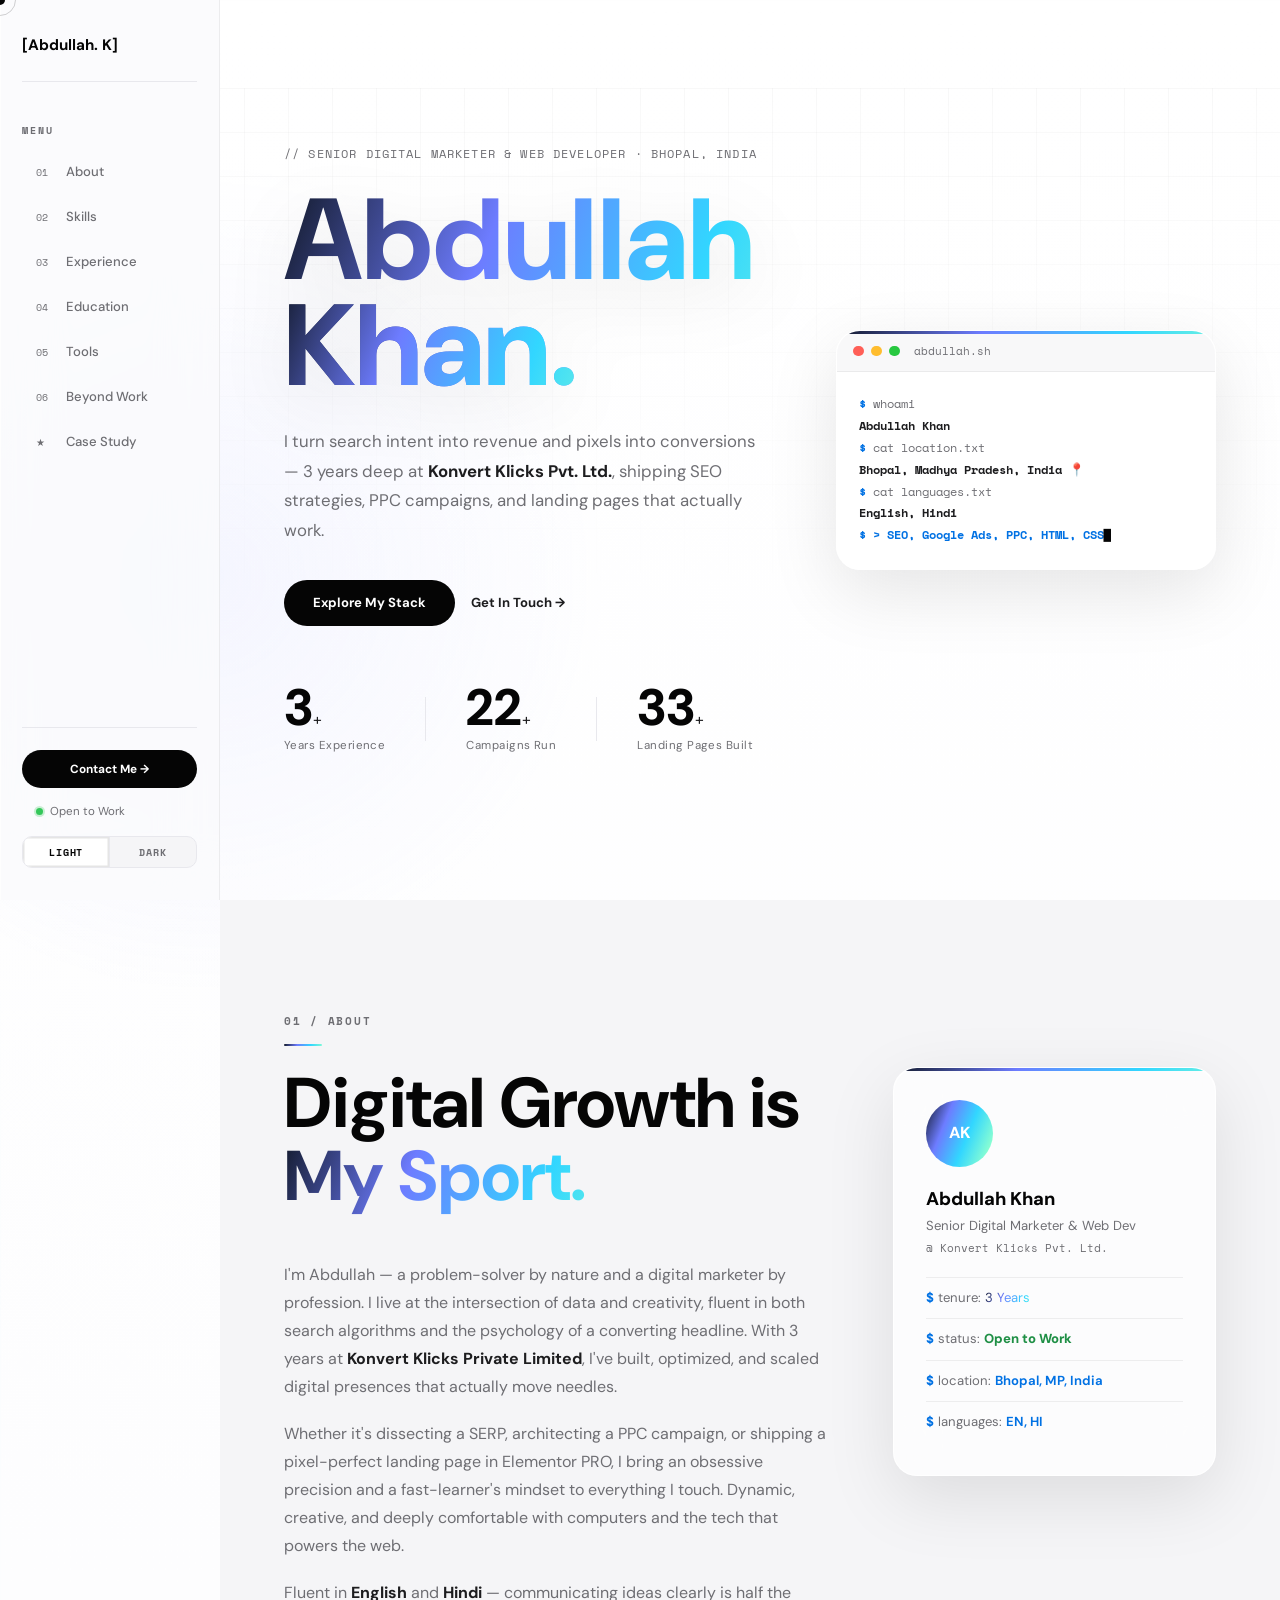
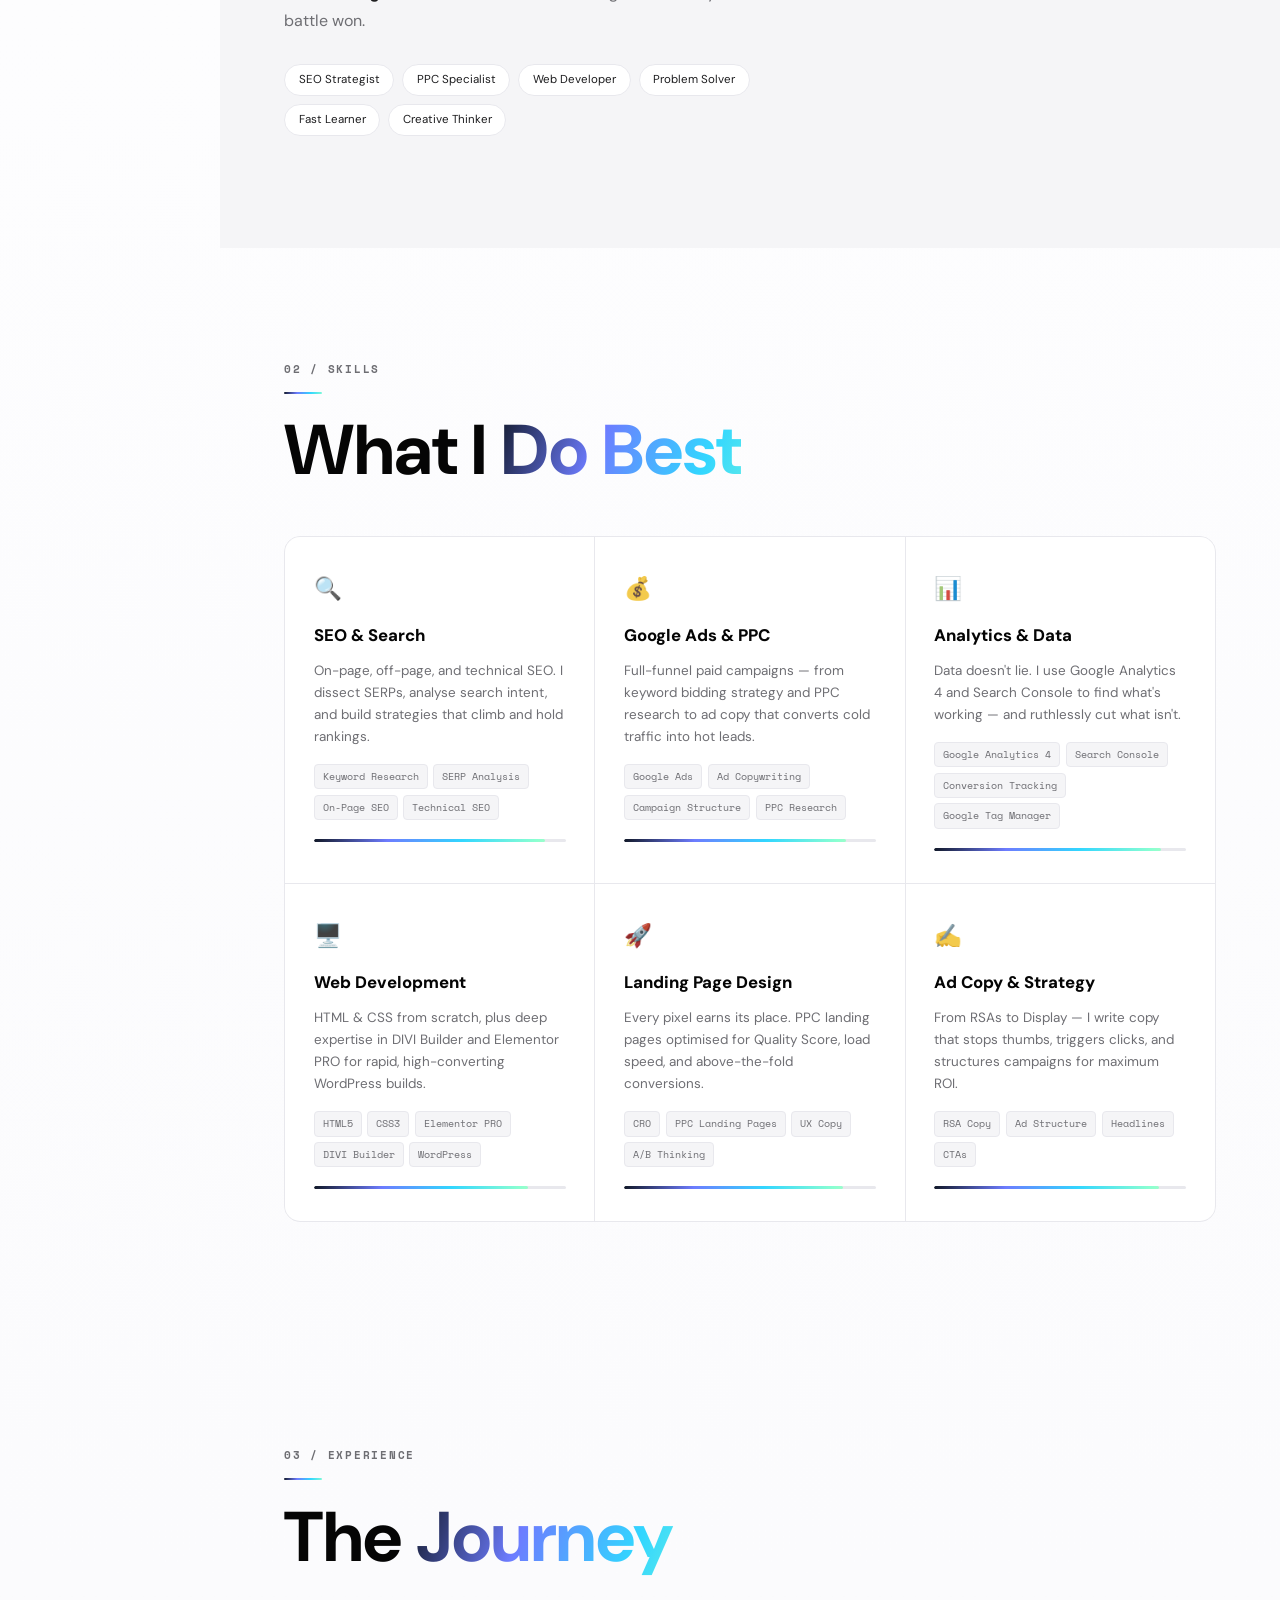
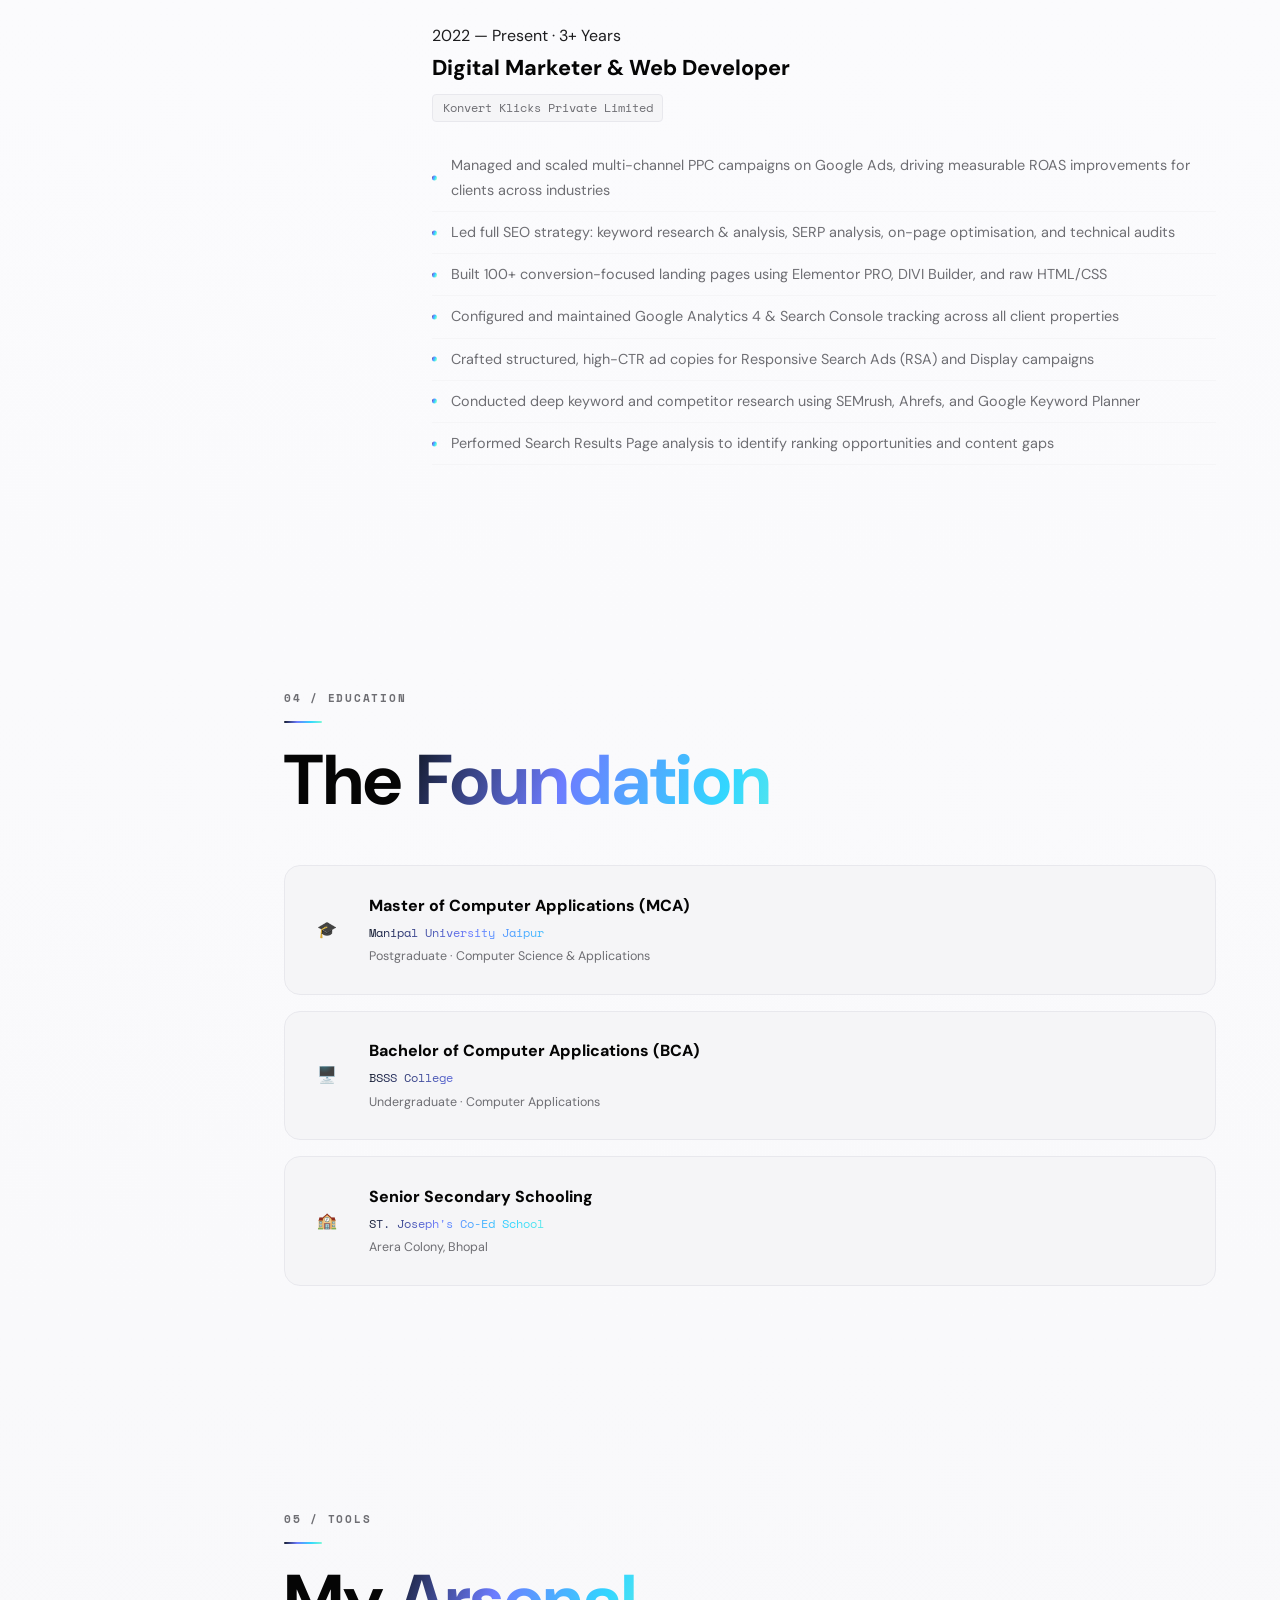
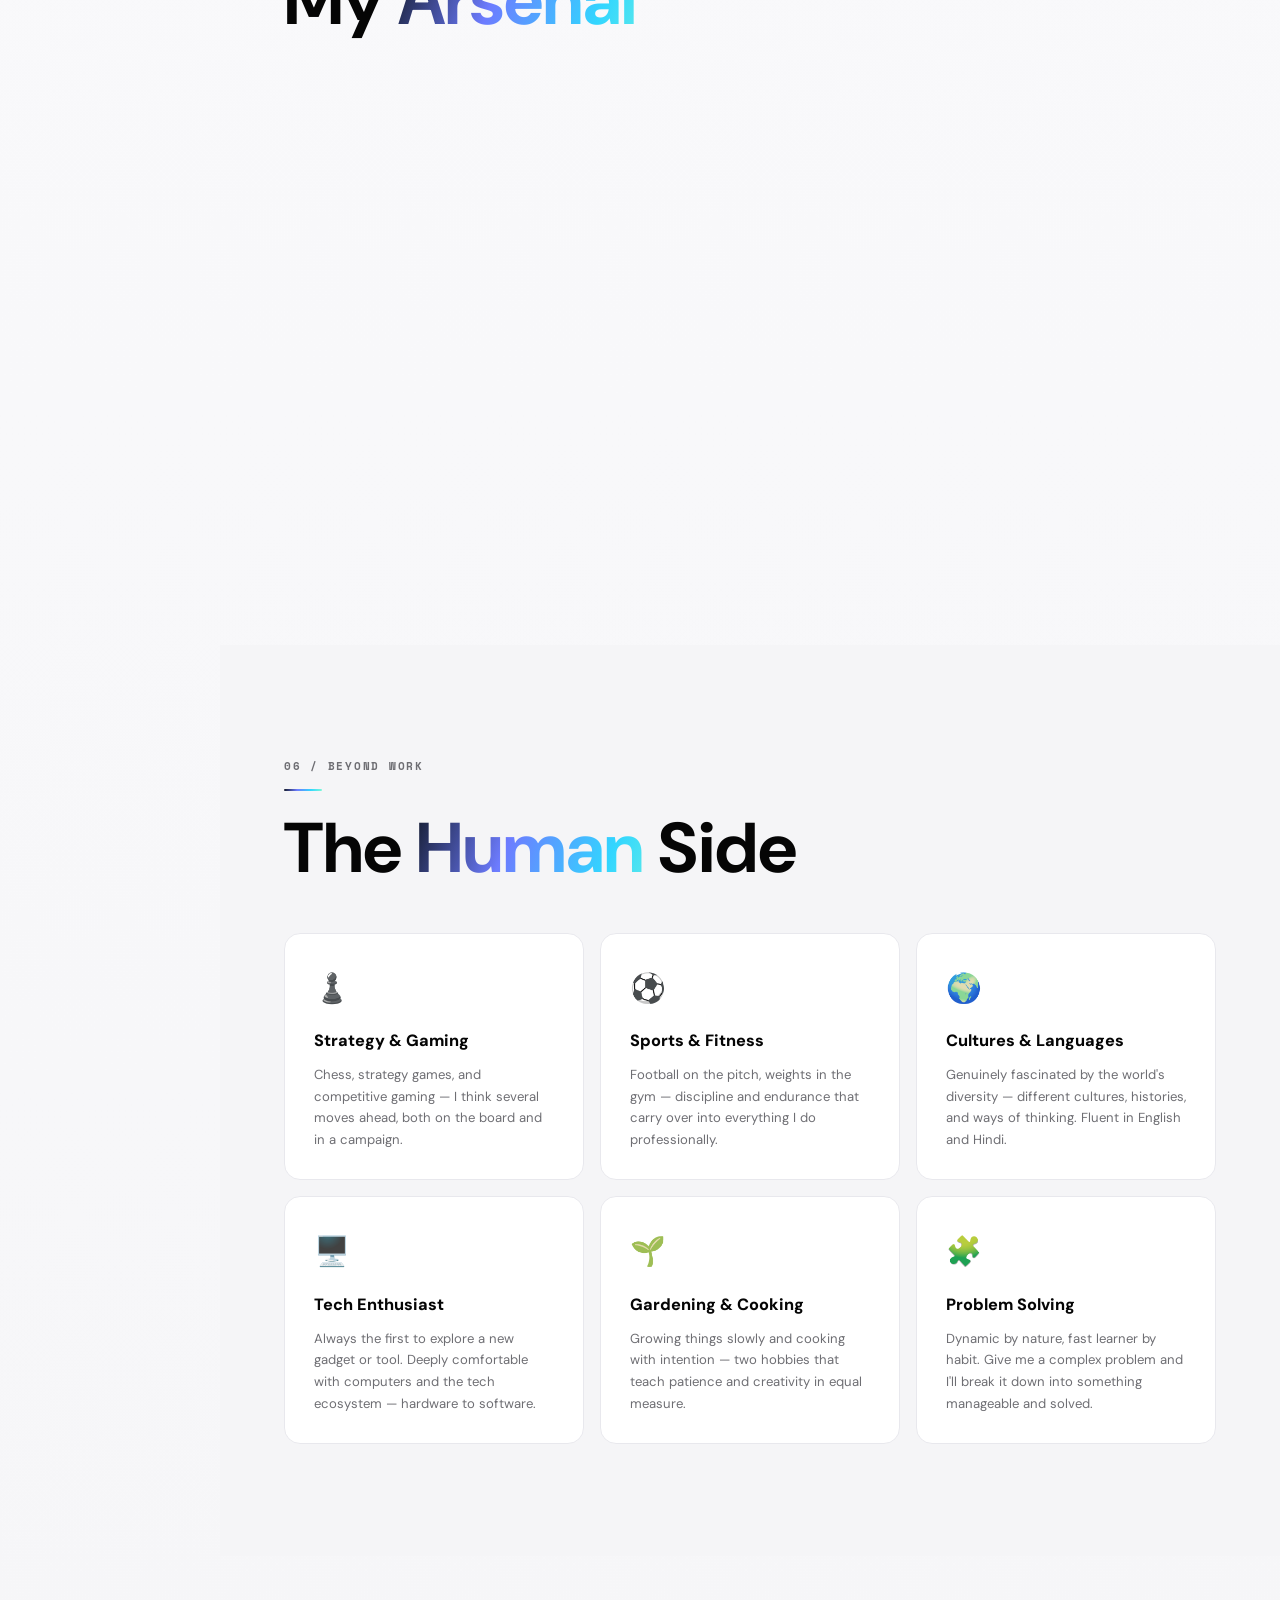
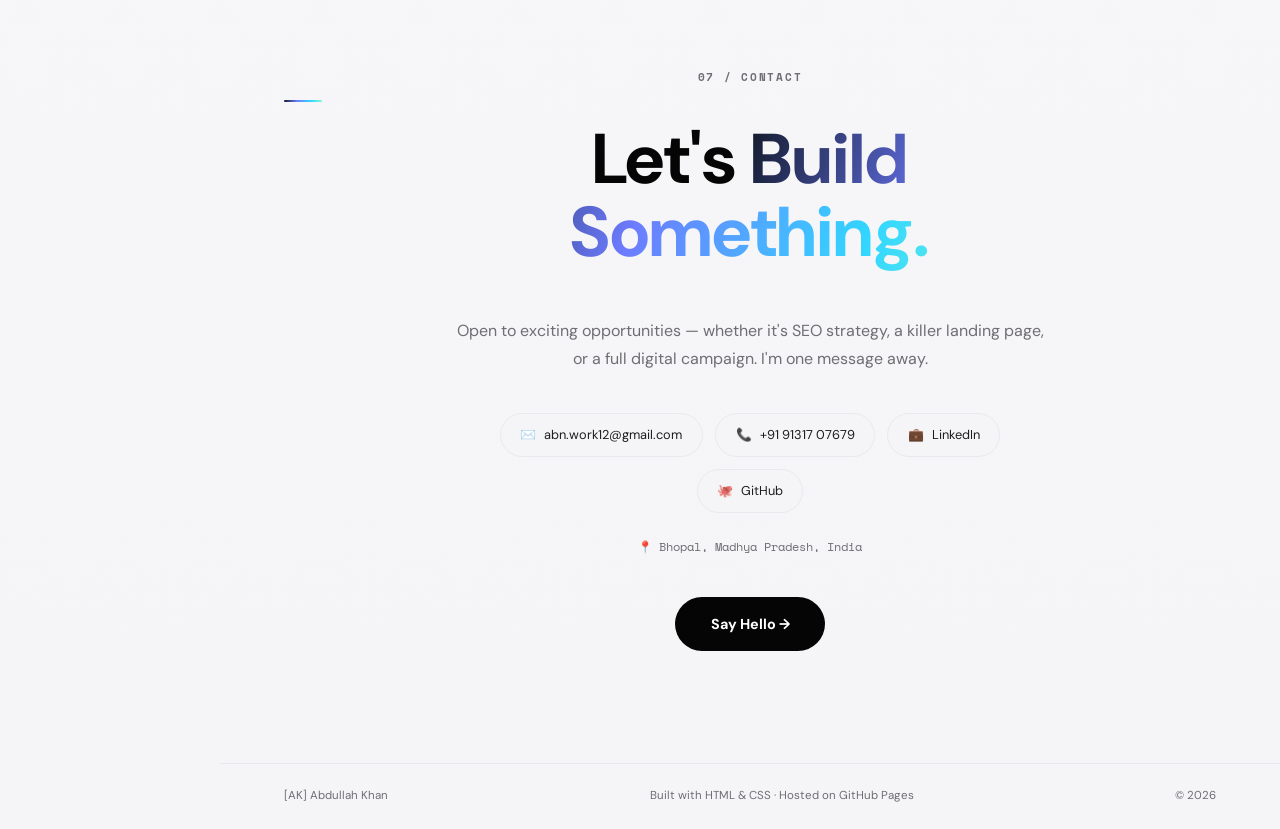
==== commit 289075da: "Refactor tools section with image icons" ====
--- a/index.html
+++ b/index.html
@@ -272,23 +272,73 @@
   </section>
 
   <!-- Tools -->
-  <section class="tools-section section" id="tools">
-    <div class="section-label">05 / Tools</div>
-    <h2 class="section-title">My <span class="accent-text">Arsenal</span></h2>
-    <div class="tools-grid">
-      <div class="tool-item"><div class="tool-icon">📈</div><span>SEMrush</span></div>
-      <div class="tool-item"><div class="tool-icon">🔗</div><span>Ahrefs</span></div>
-      <div class="tool-item"><div class="tool-icon">🔑</div><span>Keyword Planner</span></div>
-      <div class="tool-item"><div class="tool-icon">💡</div><span>Google Ads</span></div>
-      <div class="tool-item"><div class="tool-icon">📊</div><span>GA4</span></div>
-      <div class="tool-item"><div class="tool-icon">🔍</div><span>Search Console</span></div>
-      <div class="tool-item"><div class="tool-icon">⚡</div><span>Elementor PRO</span></div>
-      <div class="tool-item"><div class="tool-icon">🎨</div><span>DIVI Builder</span></div>
-      <div class="tool-item"><div class="tool-icon">🌐</div><span>WordPress</span></div>
-      <div class="tool-item"><div class="tool-icon">🏗️</div><span>HTML5</span></div>
-      <div class="tool-item"><div class="tool-icon">🎭</div><span>CSS3</span></div>
-    </div>
-  </section>
+<section class="tools-section section" id="tools">
+  <div class="section-label">05 / Tools</div>
+  <h2 class="section-title">My <span class="accent-text">Arsenal</span></h2>
+
+  <div class="tools-grid">
+
+    <div class="tool-item">
+      <img src="icons/semrush-icon.png" alt="SEMrush" class="tool-icon-img">
+      <span>SEMrush</span>
+    </div>
+
+    <div class="tool-item">
+      <img src="icons/ahrefs-icon.png" alt="Ahrefs" class="tool-icon-img">
+      <span>Ahrefs</span>
+    </div>
+
+    <div class="tool-item">
+      <img src="icons/ads-icon.svg" alt="Google Ads" class="tool-icon-img">
+      <span>Google Ads</span>
+    </div>
+
+    <div class="tool-item">
+      <img src="icons/ga4-icon.svg" alt="GA4" class="tool-icon-img">
+      <span>GA4</span>
+    </div>
+
+    <div class="tool-item">
+      <img src="icons/gsc-icon.svg" alt="Search Console" class="tool-icon-img">
+      <span>Search Console</span>
+    </div>
+
+    <div class="tool-item">
+      <img src="icons/gtm-icon.svg" alt="Google Tag Manager" class="tool-icon-img">
+      <span>Google Tag Manager</span>
+    </div>
+
+    <div class="tool-item">
+      <img src="icons/datastudio-icon.svg" alt="Looker Studio" class="tool-icon-img">
+      <span>Looker Studio</span>
+    </div>
+
+    <div class="tool-item">
+      <img src="icons/elementor-icon.png" alt="Elementor PRO" class="tool-icon-img">
+      <span>Elementor PRO</span>
+    </div>
+
+    <div class="tool-item">
+      <img src="icons/divi-icon.png" alt="DIVI Builder" class="tool-icon-img">
+      <span>DIVI Builder</span>
+    </div>
+
+    <div class="tool-item">
+      <img src="icons/wp-icon.svg" alt="WordPress" class="tool-icon-img">
+      <span>WordPress</span>
+    </div>
+
+    <div class="tool-item">
+      <img src="icons/html-icon.svg" alt="HTML5" class="tool-icon-img">
+      <span>HTML5</span>
+    </div>
+
+    <div class="tool-item">
+      <img src="icons/css-icon.svg" alt="CSS3" class="tool-icon-img">
+      <span>CSS3</span>
+    </div>
+  </div>
+</section>
 
   <!-- Beyond Work -->
   <section class="beyond-section section" id="beyond">
--- a/style.css
+++ b/style.css
@@ -76,37 +76,303 @@
   opacity: 0.6;
 }
 
-/* ── Navigation ── */
-.nav {
-  position: fixed; inset: 0 0 auto 0; z-index: 100;
-  display: flex; align-items: center; justify-content: space-between;
-  padding: 0 2.5rem;
+/* ── Sidebar Navigation ── */
+.sidebar {
+  position: fixed;
+  top: 0; left: 0; bottom: 0;
+  width: 220px;
+  z-index: 200;
+  display: flex;
+  flex-direction: column;
+  padding: 2rem 1.4rem;
+  background: rgba(251,251,253,0.82);
+  backdrop-filter: blur(28px) saturate(200%);
+  -webkit-backdrop-filter: blur(28px) saturate(200%);
+  border-right: 1px solid rgba(0,0,0,0.06);
+  box-shadow: 1px 0 0 rgba(255,255,255,0.7) inset;
+  transition: transform 0.35s cubic-bezier(0.4,0,0.2,1);
+}
+
+.sidebar-logo {
+  font-family: var(--font-display);
+  font-size: 0.95rem;
+  font-weight: 700;
+  color: var(--black);
+  margin-bottom: 2.5rem;
+  padding-bottom: 1.4rem;
+  border-bottom: 1px solid var(--smoke);
+}
+
+.sidebar-section { flex: 1; }
+
+.sidebar-section-label {
+  font-family: var(--font-mono);
+  font-size: 0.6rem;
+  font-weight: 700;
+  letter-spacing: 0.18em;
+  text-transform: uppercase;
+  color: var(--mid);
+  margin-bottom: 0.8rem;
+}
+
+.sidebar-links {
+  list-style: none;
+  display: flex;
+  flex-direction: column;
+  gap: 0.18rem;
+}
+
+.sidebar-link {
+  display: flex;
+  align-items: center;
+  gap: 0.75rem;
+  padding: 0.6rem 0.85rem;
+  border-radius: var(--radius-sm);
+  text-decoration: none;
+  color: var(--mid);
+  font-size: 0.82rem;
+  font-weight: 500;
+  transition:
+    background var(--t),
+    color var(--t),
+    transform 0.2s var(--ease),
+    box-shadow 0.2s var(--ease);
+  position: relative;
+  overflow: hidden;
+}
+
+/* Iridescent left-bar on hover/active */
+.sidebar-link::before {
+  content: '';
+  position: absolute;
+  left: 0; top: 20%; bottom: 20%;
+  width: 2.5px;
+  border-radius: 100px;
+  background: var(--iridescent);
+  background-size: 200% 100%;
+  animation: shiftIr 3s linear infinite;
+  opacity: 0;
+  transition: opacity 0.25s, top 0.25s, bottom 0.25s;
+}
+
+.sidebar-link:hover::before,
+.sidebar-link.active::before {
+  opacity: 1;
+  top: 12%;
+  bottom: 12%;
+}
+
+.sidebar-link:hover {
+  background: rgba(0,0,0,0.04);
+  color: var(--black);
+  transform: translateX(3px);
+}
+
+.sidebar-link.active {
+  background: rgba(0,0,0,0.05);
+  color: var(--black);
+  font-weight: 600;
+}
+
+.sl-icon {
+  font-family: var(--font-mono);
+  font-size: 0.6rem;
+  color: var(--mid); /* <-- Changed to --mid for better contrast */
+  min-width: 18px;
+  transition: color var(--t);
+}
+
+.sidebar-link:hover .sl-icon,
+.sidebar-link.active .sl-icon {
+  background: var(--iridescent);
+  background-size: 200%;
+  -webkit-background-clip: text;
+  -webkit-text-fill-color: transparent;
+  background-clip: text;
+  animation: shiftIr 3s linear infinite;
+}
+
+.sl-text { flex: 1; }
+
+/* ── Sidebar Bottom ── */
+.sidebar-bottom {
+  border-top: 1px solid var(--smoke);
+  padding-top: 1.4rem;
+  display: flex;
+  flex-direction: column;
+  gap: 0.85rem;
+  align-items: stretch;
+}
+
+.sidebar-cta {
+  display: inline-block;
+  padding: 0.55rem 1.1rem;
+  background: var(--black);
+  color: var(--white);
+  font-size: 0.74rem;
+  font-weight: 700;
+  text-decoration: none;
+  border-radius: 100px;
+  text-align: center;
+  transition: background var(--t), transform 0.2s, box-shadow 0.2s;
+}
+.sidebar-cta:hover {
+  background: #1d1d1f;
+  transform: translateY(-1px);
+  box-shadow: 0 6px 20px rgba(0,0,0,0.15);
+}
+
+/* ── Theme Switcher: text buttons only ── */
+.theme-row {
+  display: flex;
+  align-items: center;
+  gap: 0;
+  background: var(--off-white);
+  border: 1px solid var(--smoke);
+  border-radius: var(--radius-sm);
+  overflow: hidden;
+}
+
+.theme-label {
+  flex: 1;
+  padding: 0.45rem 0;
+  text-align: center;
+  font-family: var(--font-mono);
+  font-size: 0.65rem;
+  font-weight: 700;
+  letter-spacing: 0.08em;
+  text-transform: uppercase;
+  color: var(--mid);
+  background: none;
+  border: none;
+  cursor: pointer;
+  transition: color var(--t), background var(--t);
+  border-radius: 0;
+}
+
+.theme-label:first-child {
+  border-right: 1px solid var(--smoke);
+}
+
+.theme-label:hover {
+  color: var(--black);
+  background: var(--smoke);
+}
+
+/* Active state: whichever matches current theme gets highlighted */
+[data-theme="light"] #themeLabelLight,
+[data-theme="dark"]  #themeLabelDark {
+  color: var(--black);
+  background: var(--white);
+  box-shadow: inset 0 0 0 1.5px rgba(0,0,0,0.1);
+}
+
+/* Dark mode overrides */
+[data-theme="dark"] .theme-row {
+  background: rgba(255,255,255,0.06);
+  border-color: rgba(255,255,255,0.1);
+}
+[data-theme="dark"] .theme-label {
+  color: rgba(255,255,255,0.4);
+}
+[data-theme="dark"] .theme-label:first-child {
+  border-right-color: rgba(255,255,255,0.1);
+}
+[data-theme="dark"] .theme-label:hover {
+  color: rgba(255,255,255,0.9);
+  background: rgba(255,255,255,0.08);
+}
+[data-theme="dark"] #themeLabelDark {
+  color: rgba(255,255,255,0.92);
+  background: rgba(255,255,255,0.1);
+  box-shadow: inset 0 0 0 1.5px rgba(255,255,255,0.15);
+}
+
+/* ── Sidebar Status ── */
+.sidebar-status {
+  font-size: 0.72rem;
+  color: var(--mid);
+  display: flex;
+  align-items: center;
+  gap: 0.45rem;
+  padding: 0 0.85rem;
+}
+
+/* ── Main Content Offset ── */
+.main-content {
+  margin-left: 220px;
+  transition: margin-left 0.35s cubic-bezier(0.4,0,0.2,1);
+}
+.footer {
+  margin-left: 220px;
+  transition: margin-left 0.35s cubic-bezier(0.4,0,0.2,1);
+}
+
+/* ── Mobile Top Bar ── */
+.mobile-topbar {
+  display: none;
+  position: fixed;
+  top: 0; left: 0; right: 0;
+  z-index: 300;
   height: 52px;
-  background: rgba(251,251,253,0.76);
+  padding: 0 1.2rem;
+  align-items: center;
+  justify-content: space-between;
+  background: rgba(251,251,253,0.82);
   backdrop-filter: blur(26px) saturate(190%);
   -webkit-backdrop-filter: blur(26px) saturate(190%);
   border-bottom: 1px solid rgba(0,0,0,0.06);
-  box-shadow: 0 1px 0 rgba(255,255,255,0.72) inset;
-}
-.nav-logo {
-  font-family: var(--font-display); font-size: 0.95rem;
-  font-weight: 700; color: var(--black); letter-spacing: 0;
-}
-.nav-links { display: flex; gap: 2rem; list-style: none; }
-.nav-links a {
-  font-size: 0.78rem; font-weight: 400; color: var(--mid);
-  text-decoration: none; letter-spacing: 0.01em;
-  transition: color var(--t);
-}
-.nav-links a:hover, .nav-links a.active { color: var(--black); }
-.nav-cta {
-  color: var(--black) !important; font-weight: 500;
-  background: var(--off-white); padding: 0.3rem 0.9rem;
-  border-radius: 100px; border: 1px solid var(--smoke);
-  transition: background var(--t), border-color var(--t) !important;
-}
-.nav-cta:hover { background: var(--smoke) !important; }
-.theme-toggle {
+}
+.mobile-topbar .nav-logo {
+  font-family: var(--font-display);
+  font-size: 0.9rem;
+  font-weight: 700;
+  color: var(--black);
+}
+.mobile-topbar-right {
+  display: flex;
+  align-items: center;
+  gap: 0.8rem;
+}
+
+/* ── Hamburger Button ── */
+.hamburger {
+  width: 36px; height: 36px;
+  display: flex; flex-direction: column;
+  justify-content: center; align-items: center;
+  gap: 5px;
+  background: none; border: none;
+  cursor: pointer; padding: 4px;
+  border-radius: 8px;
+  transition: background var(--t);
+}
+.hamburger:hover { background: var(--off-white); }
+.hamburger span {
+  display: block;
+  width: 20px; height: 1.5px;
+  background: var(--dark);
+  border-radius: 2px;
+  transition: transform 0.3s var(--ease), opacity 0.3s, width 0.3s;
+  transform-origin: center;
+}
+.hamburger.active span:nth-child(1) { transform: translateY(6.5px) rotate(45deg); }
+.hamburger.active span:nth-child(2) { opacity: 0; width: 0; }
+.hamburger.active span:nth-child(3) { transform: translateY(-6.5px) rotate(-45deg); }
+
+/* ── Mobile Overlay ── */
+.mobile-overlay {
+  display: none;
+  position: fixed;
+  inset: 0;
+  z-index: 150;
+  background: rgba(0,0,0,0.3);
+  backdrop-filter: blur(2px);
+  opacity: 0;
+  transition: opacity 0.3s;
+}
+.mobile-overlay.show { opacity: 1; }
+
+/* ── Status dot (also used in sidebar) ── */
   position: relative;
   width: 44px;
   height: 26px;
@@ -160,9 +426,10 @@
 
 /* ── Sections ── */
 .section {
-  padding: 7rem 5vw;
-  max-width: 1100px; margin: 0 auto;
-  scroll-margin-top: 70px;
+  padding: 7rem max(5vw, calc((100% - 1100px) / 2));
+  max-width: 100%;
+  margin: 0;
+  scroll-margin-top: 20px;
 }
 .section-eyebrow {
   font-family: var(--font-mono); font-size: 0.7rem;
@@ -215,8 +482,10 @@
 .hero {
   min-height: 100vh;
   display: flex; align-items: center; justify-content: space-between;
-  gap: 4rem; padding: 8rem 5vw 4rem;
-  max-width: 1100px; margin: 0 auto;
+  gap: 4rem; 
+  padding: 4rem max(5vw, calc((100% - 1100px) / 2)); /* Updated */
+  max-width: 100%; /* Updated */
+  margin: 0; /* Updated */
   position: relative;
 }
 .hero-content { flex: 1; }
@@ -341,7 +610,7 @@
 }
 
 /* ── About ── */
-.about { background: var(--off-white); max-width: 100%; padding: 7rem 5vw; }
+.about { background: var(--off-white); }
 .about-grid {
   max-width: 1100px; margin: 0 auto;
   display: grid; grid-template-columns: 1.35fr 0.8fr; gap: 4rem; align-items: start;
@@ -523,7 +792,7 @@
 .tool-item span:last-child { font-size: 0.78rem; color: var(--dark); font-weight: 700; }
 
 /* ── Beyond Work ── */
-.beyond-section { background: var(--off-white); max-width: 100%; padding: 7rem 5vw; }
+.beyond-section { background: var(--off-white); }
 .beyond-section .section-eyebrow,
 .beyond-section .section-title { max-width: 1100px; margin-left: auto; margin-right: auto; }
 .beyond-section .section-title { margin-left: auto; margin-right: auto; }
@@ -593,8 +862,23 @@
 ::selection { background: var(--dark); color: var(--white); }
 
 /* ── Responsive ── */
-@media (max-width: 980px) {
-  .hero { flex-direction: column; padding: 7rem 5vw 3rem; }
+@media (max-width: 900px) {
+  /* Hide sidebar off-screen on mobile; show mobile topbar */
+  .sidebar {
+    transform: translateX(-100%);
+    width: 260px;
+    padding-top: 5rem;
+    box-shadow: 4px 0 40px rgba(0,0,0,0.14);
+  }
+  .sidebar.open {
+    transform: translateX(0);
+  }
+  .mobile-topbar { display: flex; }
+  .mobile-overlay { display: block; pointer-events: none; }
+  .mobile-overlay.show { pointer-events: auto; }
+  .main-content { margin-left: 0; padding-top: 52px; }
+  .footer { margin-left: 0; }
+  .hero { flex-direction: column; padding: 5rem 5vw 3rem; }
   .hero-card-wrap { width: 100%; max-width: 340px; margin: 0 auto; }
   .skills-grid { grid-template-columns: repeat(2, 1fr); }
   .beyond-grid { grid-template-columns: repeat(2, 1fr); }
@@ -602,8 +886,6 @@
   .timeline-item { grid-template-columns: 70px 1fr; gap: 1.5rem; }
 }
 @media (max-width: 640px) {
-  .nav-links { display: none; }
-  .nav-status { display: none; }
   .skills-grid { grid-template-columns: 1fr; }
   .beyond-grid { grid-template-columns: 1fr; }
   .edu-card { flex-direction: column; gap: 0.8rem; }
@@ -867,10 +1149,69 @@
   border-color: rgba(255,255,255,0.24);
 }
 
-[data-theme="dark"] .nav {
-  background: rgba(9,9,11,0.72);
+[data-theme="dark"] .sidebar-bottom {
+  border-top-color: rgba(255,255,255,0.08);
+}
+
+[data-theme="dark"] .sidebar-cta {
+  background: #ffffff;
+  color: #09090b;
+}
+
+[data-theme="dark"] .sidebar-cta:hover {
+  background: #e5e5e5;
+  color: #09090b;
+}
+
+[data-theme="dark"] .theme-row {
+  background: rgba(255,255,255,0.05);
+  border-color: rgba(255,255,255,0.1);
+}
+
+[data-theme="dark"] .theme-row .theme-toggle {
+  background: rgba(255,255,255,0.08);
+  border-color: rgba(255,255,255,0.14);
+}
+
+[data-theme="dark"] .theme-label { color: rgba(255,255,255,0.35); }
+[data-theme="dark"] [data-theme="light"] .theme-label:first-child { color: rgba(255,255,255,0.9); }
+[data-theme="dark"] .theme-label:last-child { color: rgba(255,255,255,0.9); }
+
+[data-theme="dark"] .sidebar,
+[data-theme="dark"] .mobile-topbar {
+  background: rgba(9,9,11,0.82);
+  border-color: rgba(255,255,255,0.08);
+  box-shadow: 1px 0 0 rgba(255,255,255,0.06) inset;
+}
+
+[data-theme="dark"] .sidebar-logo {
   border-bottom-color: rgba(255,255,255,0.08);
-  box-shadow: 0 1px 0 rgba(255,255,255,0.08) inset;
+}
+
+[data-theme="dark"] .sidebar-section-label {
+  color: rgba(255,255,255,0.3);
+}
+
+[data-theme="dark"] .sidebar-link {
+  color: rgba(255,255,255,0.45);
+}
+
+[data-theme="dark"] .sidebar-link:hover,
+[data-theme="dark"] .sidebar-link.active {
+  background: rgba(255,255,255,0.06);
+  color: rgba(255,255,255,0.92);
+}
+
+[data-theme="dark"] .sidebar-bottom {
+  border-top-color: rgba(255,255,255,0.08);
+}
+
+[data-theme="dark"] .hamburger span {
+  background: rgba(255,255,255,0.8);
+}
+
+[data-theme="dark"] .hamburger:hover {
+  background: rgba(255,255,255,0.06);
 }
 
 [data-theme="dark"] .nav-cta,
@@ -995,9 +1336,9 @@
 
 .case-hero {
   min-height: 100vh;
-  max-width: 1100px;
-  margin: 0 auto;
-  padding: 8rem 5vw 4rem;
+  max-width: 100%; /* Updated */
+  margin: 0; /* Updated */
+  padding: 4rem max(5vw, calc((100% - 1100px) / 2)); /* Updated */
   position: relative;
   display: grid;
   grid-template-columns: 1.35fr 0.75fr;
@@ -1048,10 +1389,26 @@
 }
 
 .case-metric span,
-.case-kpi span,
 .case-demand-number {
   display: block;
   font-size: clamp(2rem, 4vw, 3.4rem);
+  line-height: 1;
+  font-weight: 800;
+  color: var(--black);
+}
+.case-metric span,
+.case-demand-number {
+  display: block;
+  font-size: clamp(2rem, 4vw, 3.4rem);
+  line-height: 1;
+  font-weight: 800;
+  color: var(--black);
+}
+
+/* New specific rule for the KPI row numbers */
+.case-kpi span {
+  display: block;
+  font-size: clamp(1.4rem, 3vw, 2.2rem); /* Reduced maximum size */
   line-height: 1;
   font-weight: 800;
   color: var(--black);
@@ -1097,7 +1454,7 @@
   max-width: 1100px;
   margin: 0 auto;
   display: grid;
-  grid-template-columns: minmax(0, 1fr) minmax(280px, 0.85fr);
+  grid-template-columns: minmax(0, 1fr) minmax(340px, 1fr);
   gap: 3rem;
   align-items: center;
 }
@@ -1144,10 +1501,13 @@
 
 .case-image-card {
   border-radius: var(--radius-lg);
-  padding: 0.75rem;
+  padding: 1rem;
   margin: 0;
   opacity: 0;
   transform: translateY(16px);
+  background: var(--off-white);
+  border: 1px solid var(--smoke);
+  box-shadow: 0 8px 32px rgba(0,0,0,0.07);
 }
 
 .case-image-card.visible {
@@ -1160,14 +1520,92 @@
   display: block;
   width: 100%;
   height: auto;
-  border-radius: calc(var(--radius-lg) - 8px);
+  border-radius: calc(var(--radius-lg) - 6px);
   border: 1px solid rgba(0,0,0,0.06);
+  box-shadow: 0 4px 20px rgba(0,0,0,0.1);
+  transition: transform 0.4s var(--ease), box-shadow 0.4s var(--ease);
+}
+
+.case-image-card:hover img {
+  transform: scale(1.015);
+  box-shadow: 0 12px 40px rgba(0,0,0,0.15);
 }
 
 .case-image-card figcaption {
-  padding: 0.8rem 0.2rem 0.15rem;
+  padding: 0.9rem 0.3rem 0.2rem;
   font-family: var(--font-mono);
   font-size: 0.68rem;
+}
+
+/* ── Full-width centered image ── */
+.case-image-full {
+  width: 100%;
+  max-width: 900px;
+  margin: 0 auto 1rem;
+  border-radius: var(--radius-lg);
+  padding: 1rem;
+  background: var(--off-white);
+  border: 1px solid var(--smoke);
+  box-shadow: 0 8px 40px rgba(0,0,0,0.08);
+  opacity: 0;
+  transform: translateY(16px);
+  transition: opacity 0.55s, transform 0.55s;
+}
+
+.case-image-full.visible {
+  opacity: 1;
+  transform: translateY(0);
+}
+
+.case-image-full img {
+  display: block;
+  width: 100%;
+  height: auto;
+  border-radius: calc(var(--radius-lg) - 6px);
+  border: 1px solid rgba(0,0,0,0.06);
+  box-shadow: 0 4px 24px rgba(0,0,0,0.1);
+  transition: transform 0.4s var(--ease), box-shadow 0.4s var(--ease);
+}
+
+.case-image-full:hover img {
+  transform: scale(1.012);
+  box-shadow: 0 10px 40px rgba(0,0,0,0.15);
+}
+
+.case-image-full figcaption {
+  padding: 0.9rem 0.3rem 0.2rem;
+  font-family: var(--font-mono);
+  font-size: 0.68rem;
+  color: var(--mid);
+  text-align: center;
+}
+
+/* ── Section intro text ── */
+.case-section-intro {
+  color: var(--mid);
+  font-size: 1rem;
+  max-width: 800px;
+  margin-bottom: 2rem;
+  line-height: 1.75;
+}
+
+/* ── KPI row (horizontal bar above image) ── */
+.case-kpi-row {
+  display: grid;
+  grid-template-columns: repeat(3, 1fr); /* Exactly 3 columns */
+  gap: 1rem;
+  margin-bottom: 2rem;
+}
+
+/* Stack into 2 columns on tablet/mobile so they don't get squished */
+@media (max-width: 768px) {
+  .case-kpi-row {
+    grid-template-columns: repeat(2, 1fr);
+  }
+}
+
+.case-kpi-row .case-kpi {
+  min-width: 0; 
 }
 
 .case-list-grid,
@@ -1183,8 +1621,8 @@
 
 .case-results-grid {
   display: grid;
-  grid-template-columns: minmax(0, 1.35fr) minmax(260px, 0.65fr);
-  gap: 1.4rem;
+  grid-template-columns: minmax(0, 1.5fr) minmax(220px, 0.5fr);
+  gap: 1.6rem;
   align-items: stretch;
 }
 
@@ -1194,7 +1632,7 @@
 
 .case-dashboard img {
   height: 100%;
-  max-height: 680px;
+  max-height: 780px;
   object-fit: cover;
   object-position: top center;
 }
@@ -1281,6 +1719,7 @@
 [data-theme="dark"] .case-hero-card,
 [data-theme="dark"] .case-mini-card,
 [data-theme="dark"] .case-image-card,
+[data-theme="dark"] .case-image-full,
 [data-theme="dark"] .case-callout,
 [data-theme="dark"] .case-kpi {
   background: rgba(20,20,23,0.66);
@@ -1308,7 +1747,8 @@
   -webkit-text-fill-color: var(--black);
 }
 
-[data-theme="dark"] .case-image-card img {
+[data-theme="dark"] .case-image-card img,
+[data-theme="dark"] .case-image-full img {
   border-color: rgba(255,255,255,0.08);
 }
 
@@ -1321,7 +1761,7 @@
 
   .case-hero {
     min-height: auto;
-    padding-top: 7rem;
+    padding-top: 3rem;
   }
 
   .case-hero-card {
@@ -1335,17 +1775,9 @@
 }
 
 @media (max-width: 640px) {
-  .case-page .nav-links {
-    display: none;
-  }
-
-  .case-page .nav-status {
-    display: none;
-  }
-
   .case-hero {
     gap: 2rem;
-    padding: 6.8rem 5vw 3.5rem;
+    padding: 2rem 5vw 3rem;
   }
 
   .case-list-grid,
@@ -1356,6 +1788,6 @@
   }
 
   .case-image-card {
-    padding: 0.5rem;
+    padding: 0.6rem;
   }
 }
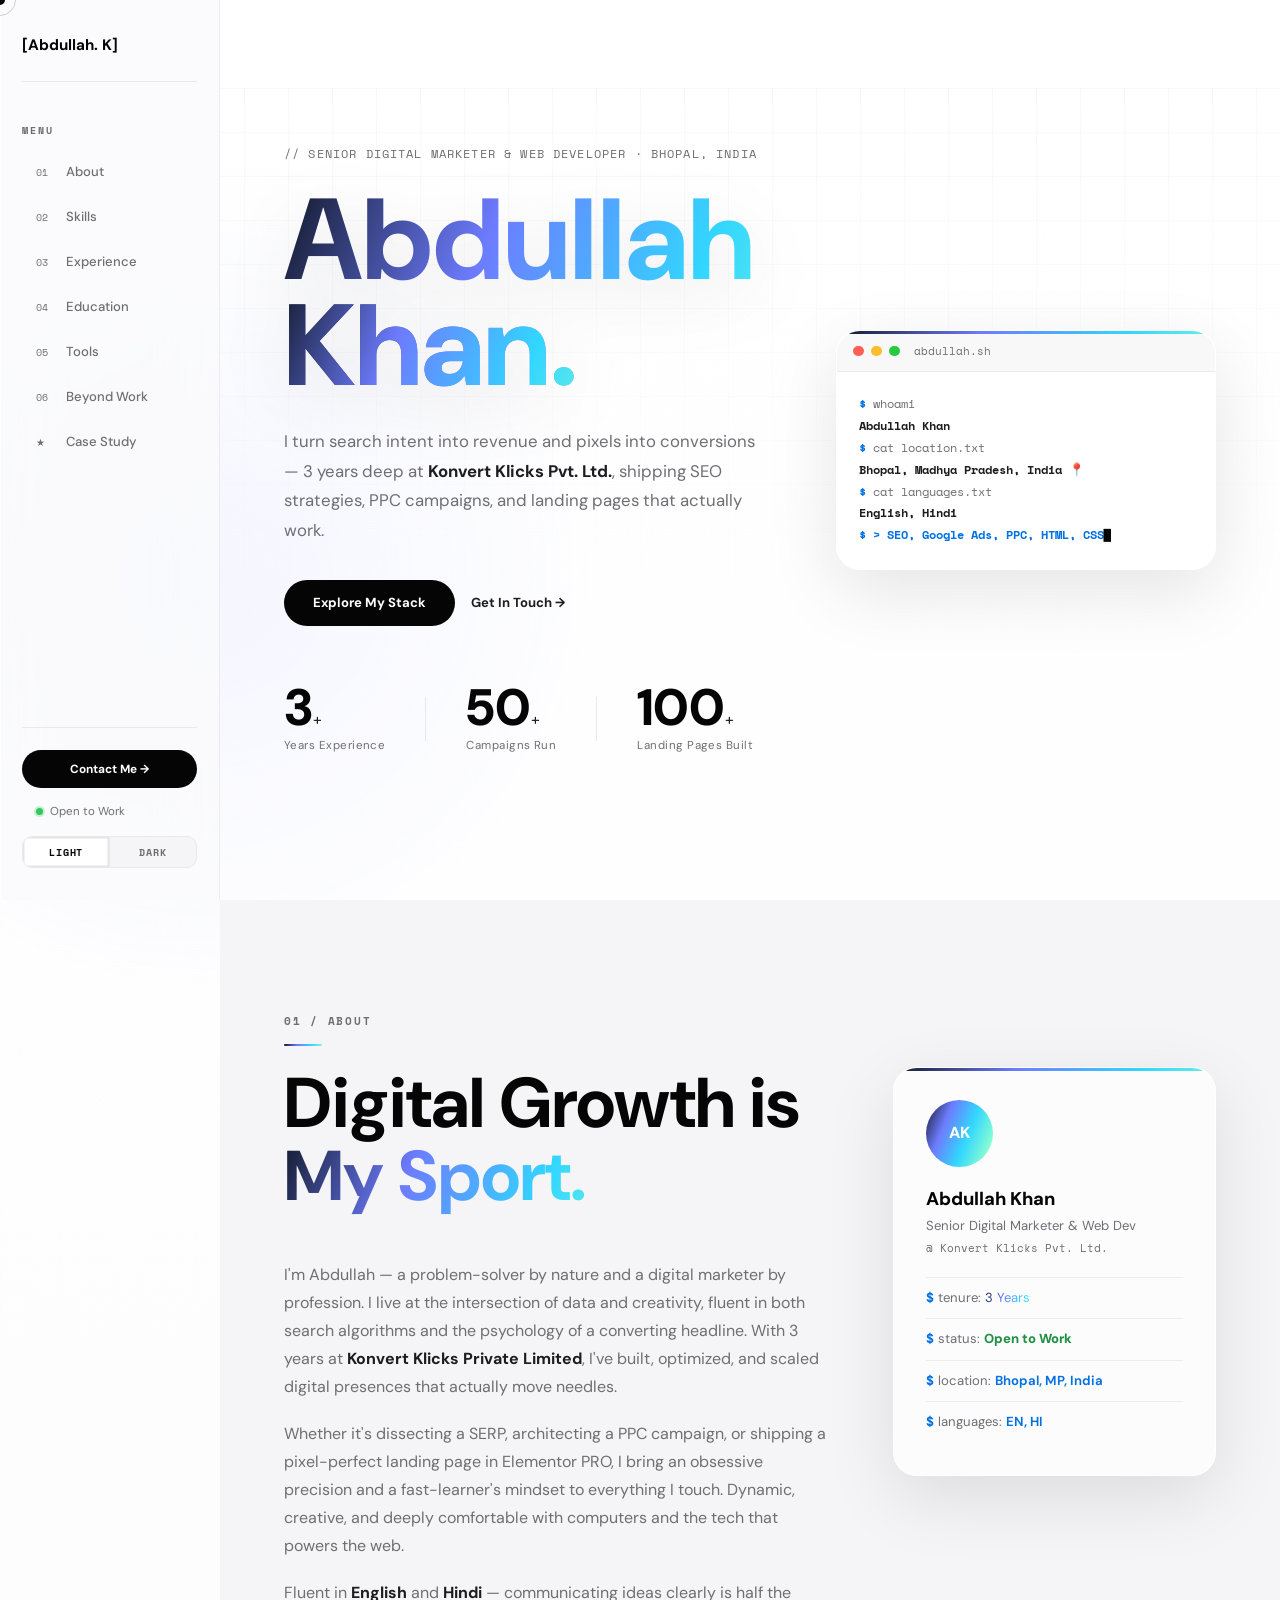
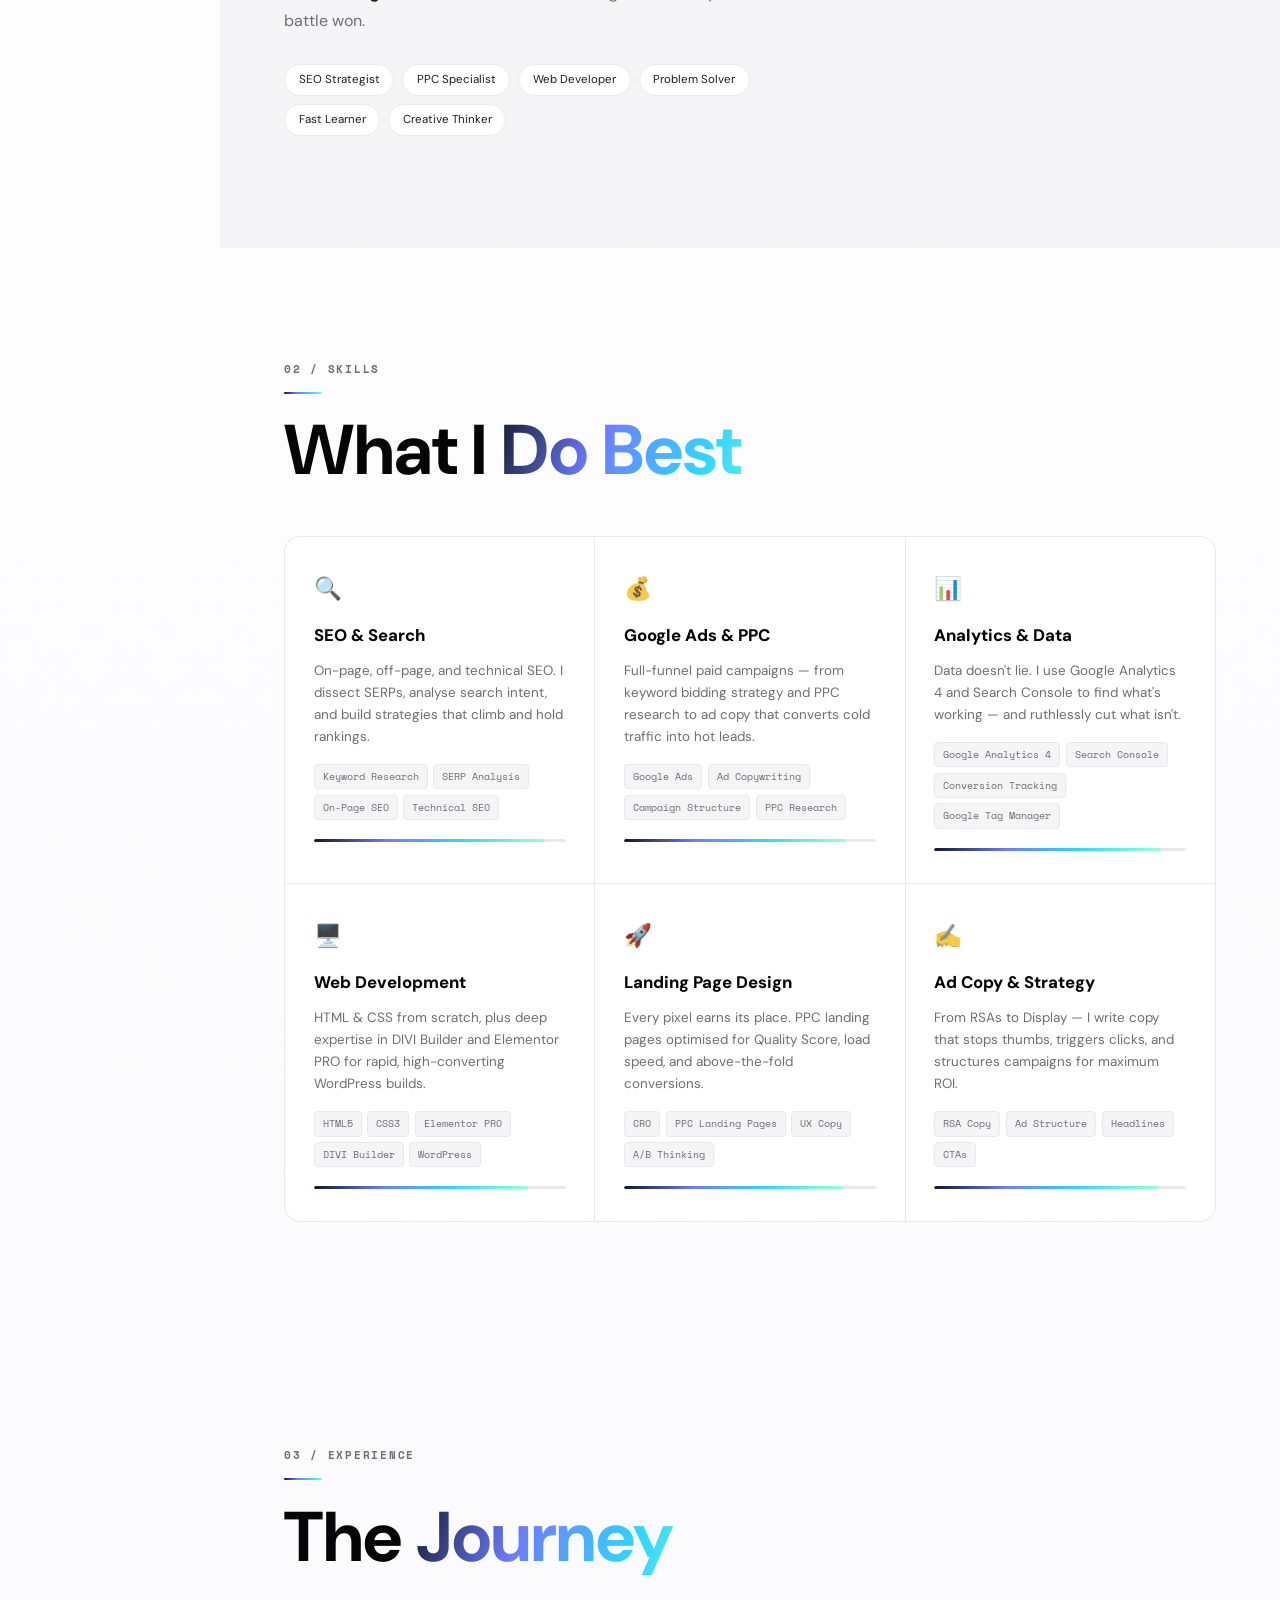
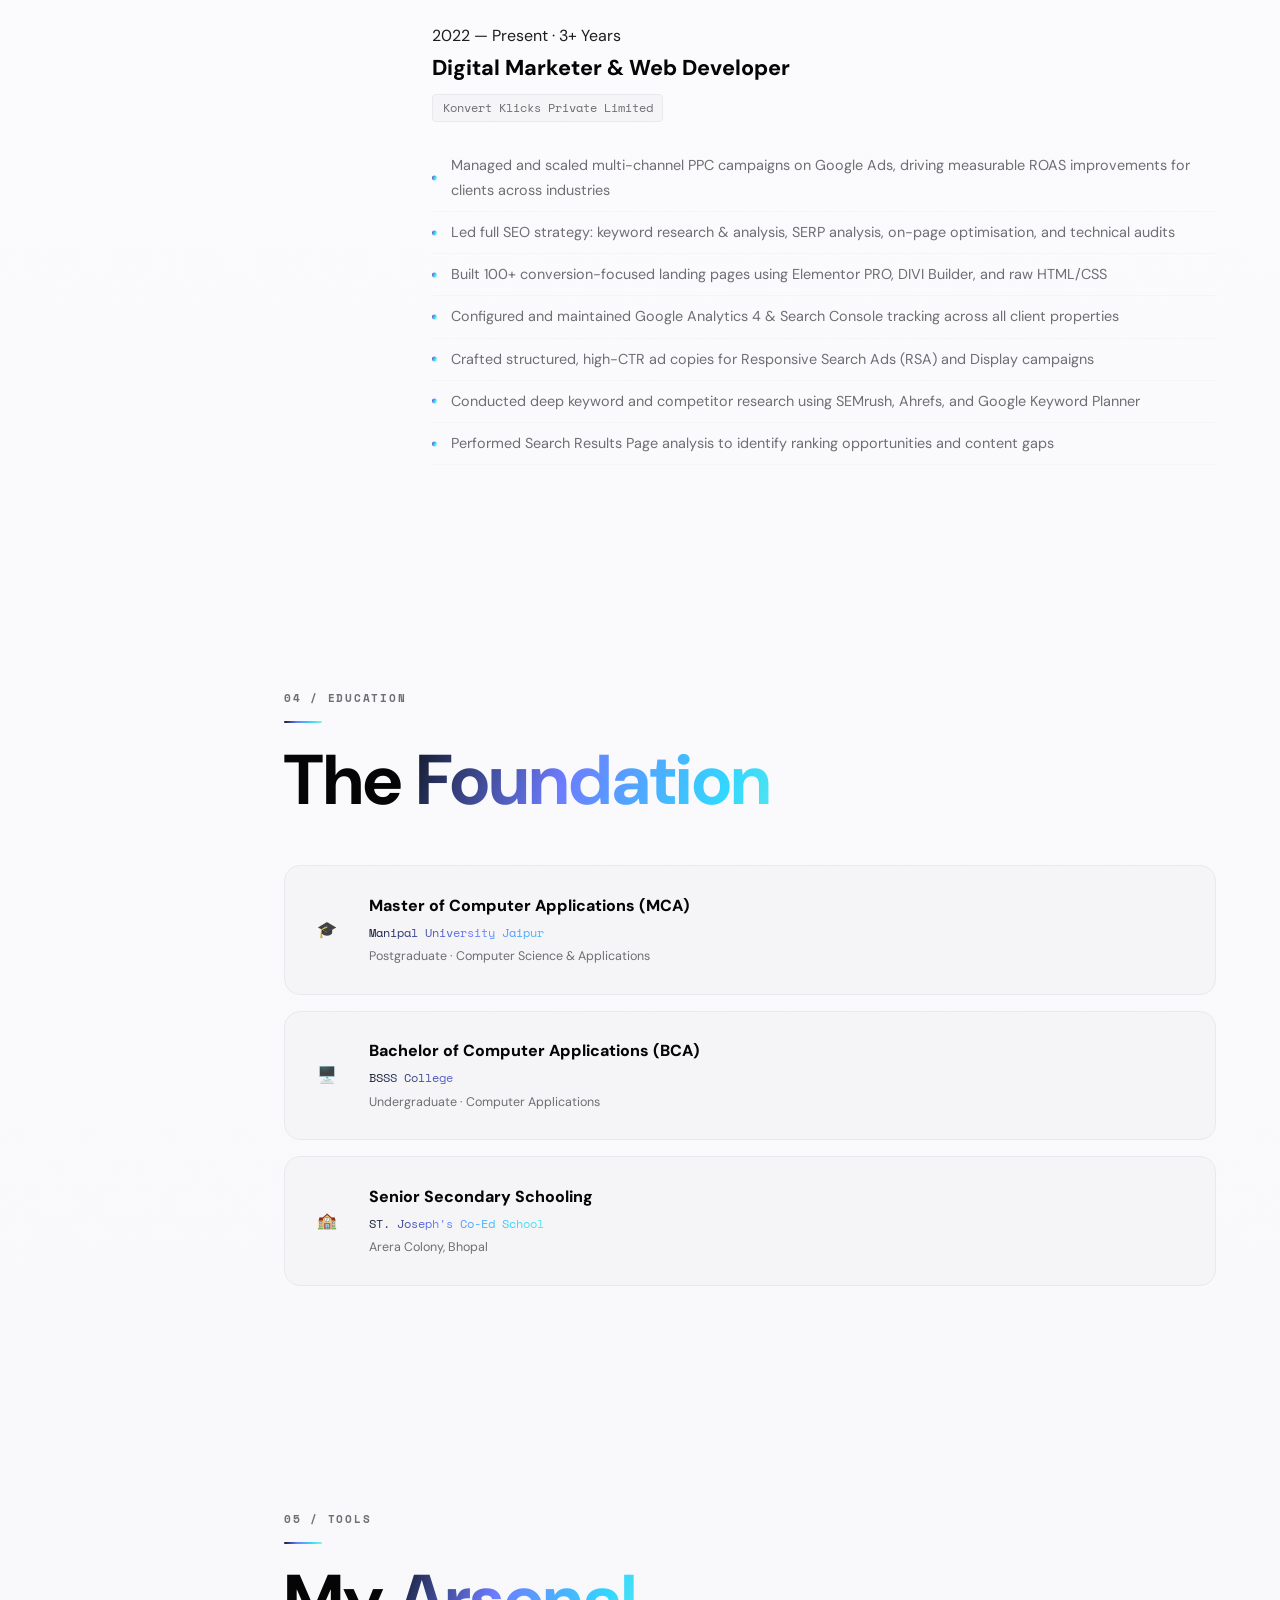
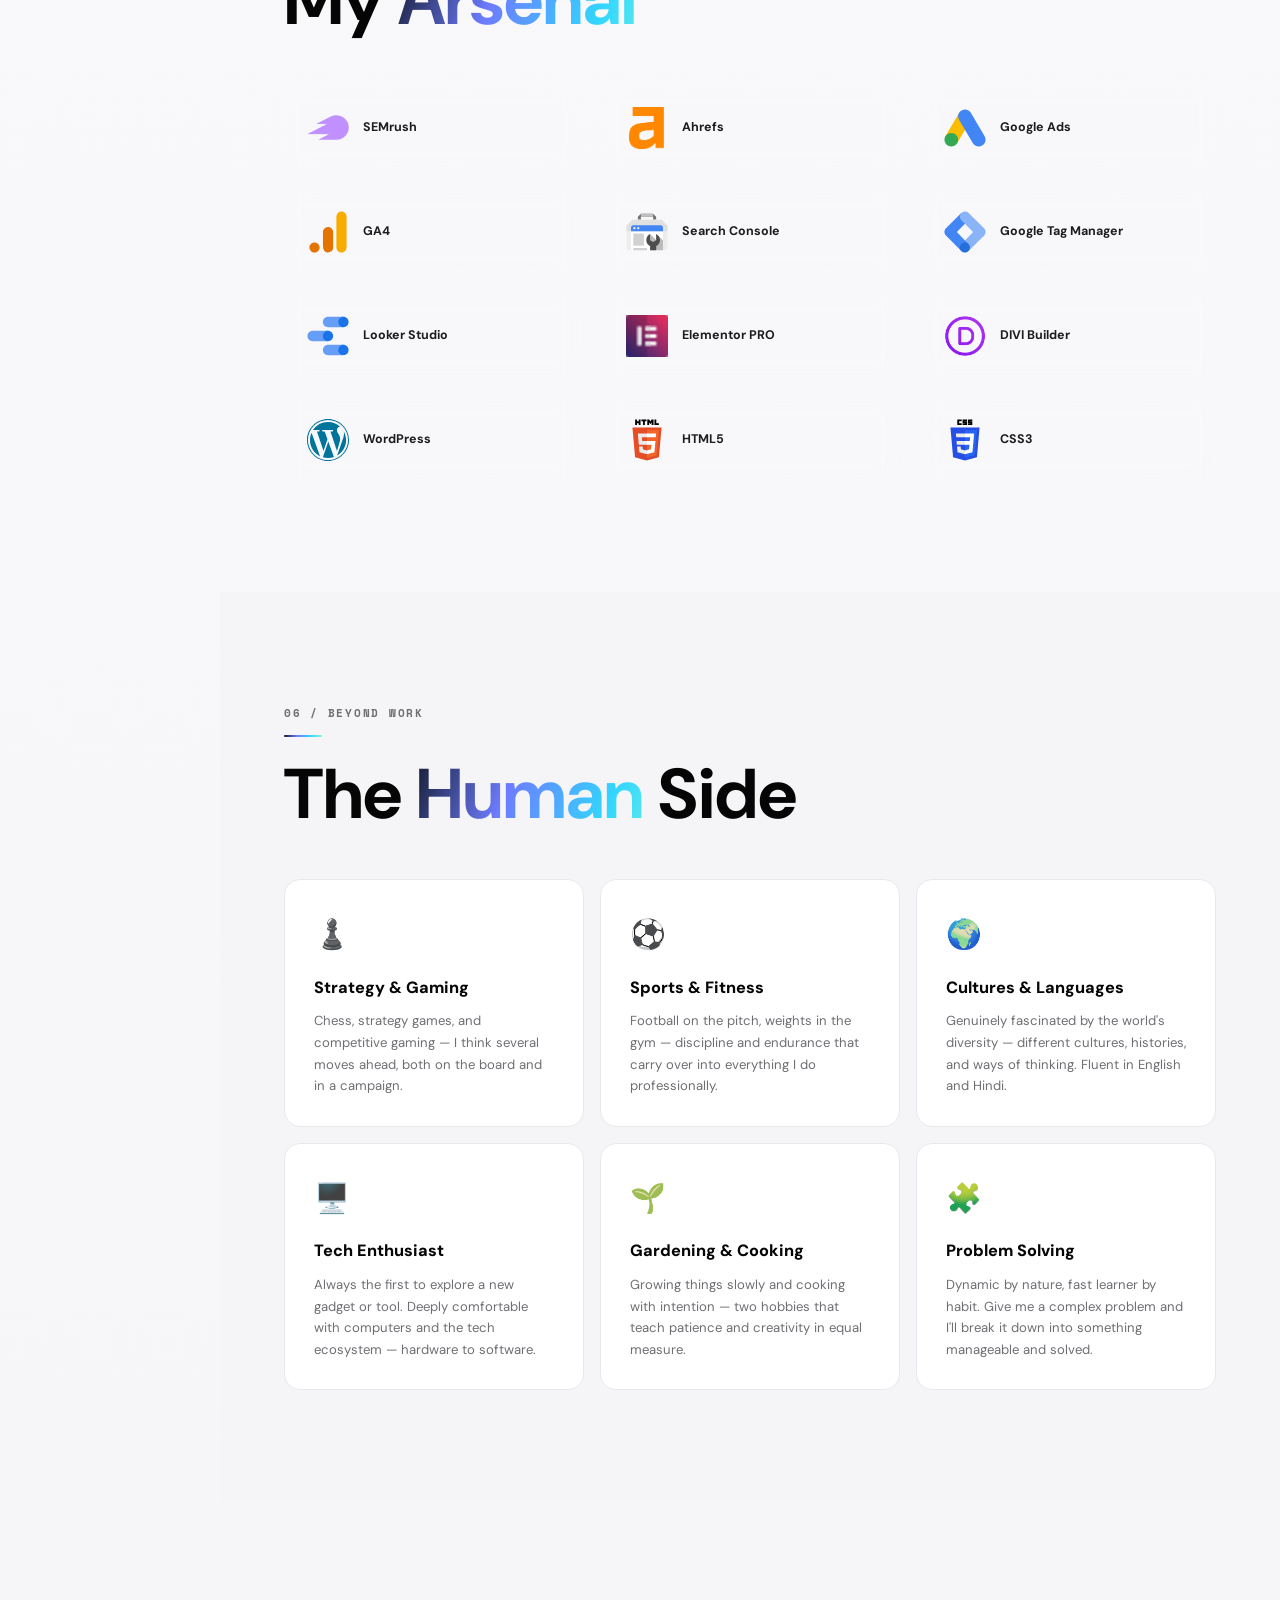
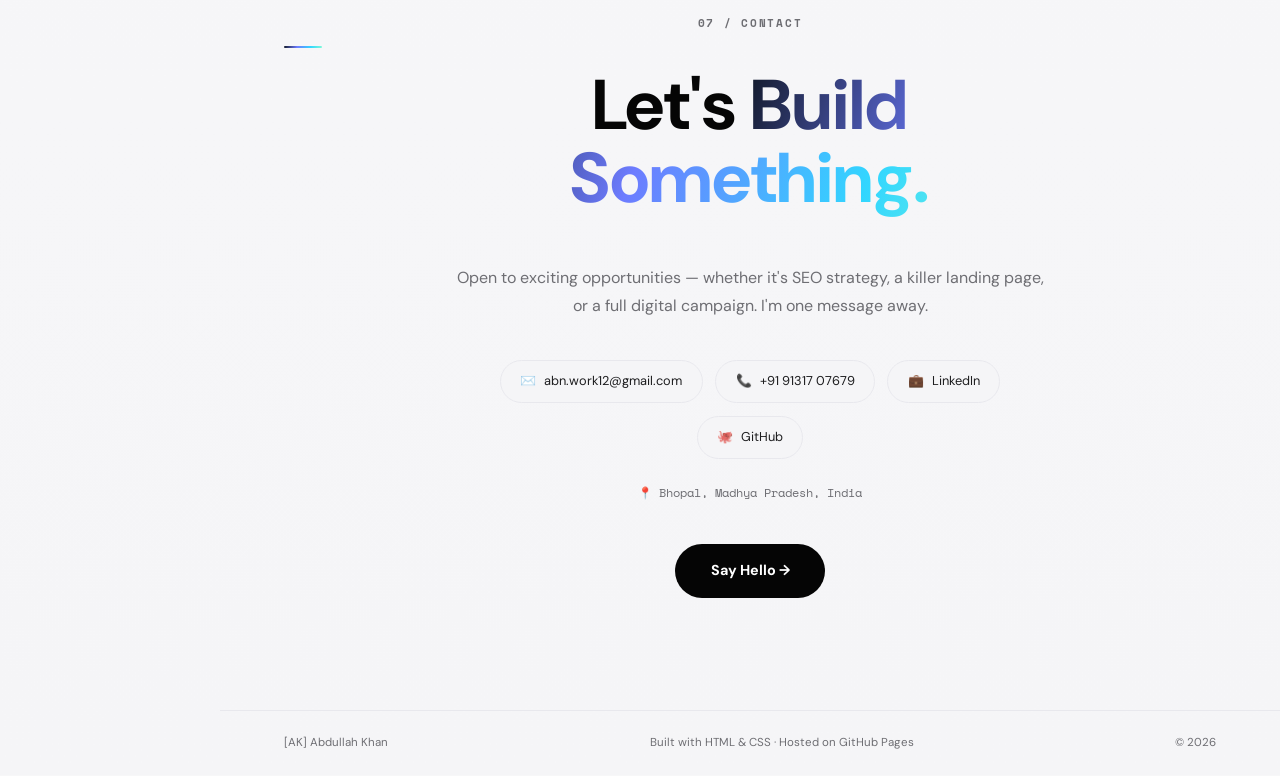
==== commit 79ea296e: "Add Google Tag Manager script to index.html" ====
--- a/index.html
+++ b/index.html
@@ -14,6 +14,16 @@
   <link rel="stylesheet" href="style.css" />
   <link rel="preconnect" href="https://fonts.googleapis.com">
   <link href="https://fonts.googleapis.com/css2?family=Space+Mono:ital,wght@0,400;0,700;1,400&family=Bebas+Neue&family=DM+Sans:wght@300;400;500&display=swap" rel="stylesheet">
+
+  <!-- Google tag (gtag.js) -->
+<script async src="https://www.googletagmanager.com/gtag/js?id=G-JCFND1YEMB"></script>
+<script>
+  window.dataLayer = window.dataLayer || [];
+  function gtag(){dataLayer.push(arguments);}
+  gtag('js', new Date());
+
+  gtag('config', 'G-JCFND1YEMB');
+</script>
 </head>
 <body>
 
--- a/style.css
+++ b/style.css
@@ -54,12 +54,16 @@
 
 /* ── Custom Cursor ── */
 .cursor {
-  position: fixed; z-index: 9999; pointer-events: none;
-  width: 10px; height: 10px; border-radius: 50%;
-  background: var(--black);
+  position: fixed;
+  z-index: 9999;
+  pointer-events: none;
+  width: 10px;
+  height: 10px;
+  border-radius: 50%;
+  background: #ffffff;
   transform: translate(-50%, -50%);
   transition: width 0.2s, height 0.2s, background 0.2s, opacity 0.2s;
-  mix-blend-mode: multiply;
+  mix-blend-mode: difference;
 }
 .cursor-trail {
   position: fixed; z-index: 9998; pointer-events: none;
@@ -770,26 +774,64 @@
 .edu-detail { font-size: 0.78rem; color: var(--mid); font-weight: 400; }
 
 /* ── Tools ── */
-.tools-grid { display: flex; flex-wrap: wrap; gap: 0.7rem; }
+.tools-grid {
+  display: grid;
+
+  grid-template-columns: repeat(auto-fit, minmax(220px, 1fr));
+
+  gap: 24px;
+
+  margin-top: 50px;
+}
 .tool-item {
-  display: flex; align-items: center; gap: 0.6rem;
-  padding: 0.7rem 1.2rem; border-radius: var(--radius-sm);
-  background: var(--off-white); border: 1px solid var(--smoke);
-  cursor: default;
-  transition: all var(--t);
-  opacity: 0; transform: scale(0.95);
+  display: flex;
+  align-items: center;
+  gap: 14px;
+
+  padding: 18px 22px;
+
+  background: rgba(255, 255, 255, 0.04);
+
+  border: 1px solid rgba(255, 255, 255, 0.12);
+
+  border-radius: 16px;
+
+  backdrop-filter: blur(10px);
+
+  transition: all 0.3s ease;
+
+  min-height: 78px;
 }
 .tool-item.visible {
   opacity: 1; transform: scale(1);
   transition: opacity 0.4s, transform 0.4s, background var(--t), box-shadow var(--t);
 }
 .tool-item:hover {
-  background: var(--white); border-color: transparent;
-  box-shadow: 0 4px 16px rgba(0,0,0,0.07);
-  transform: translateY(-2px);
+  transform: translateY(-5px);
+
+  border-color: #00d2ff;
+
+  background: rgba(255, 255, 255, 0.07);
+
+  box-shadow:
+    0 0 0 1px rgba(0, 210, 255, 0.15),
+    0 10px 30px rgba(0, 210, 255, 0.12);
 }
 .tool-icon { font-size: 1.1rem; }
 .tool-item span:last-child { font-size: 0.78rem; color: var(--dark); font-weight: 700; }
+.tool-icon-img {
+  width: 42px;
+  height: 42px;
+  object-fit: contain;
+  flex-shrink: 0;
+}
+
+.tool-item span {
+  font-size: 16px;
+  font-weight: 600;
+  color: #ffffff;
+  line-height: 1.4;
+}
 
 /* ── Beyond Work ── */
 .beyond-section { background: var(--off-white); }
@@ -1141,8 +1183,7 @@
 }
 
 [data-theme="dark"] .cursor {
-  background: var(--black);
-  mix-blend-mode: difference;
+  background: #ffffff;
 }
 
 [data-theme="dark"] .cursor-trail {
@@ -1334,6 +1375,26 @@
   text-decoration: none;
 }
 
+.client-logo {
+  width: 100%;
+
+  display: flex;
+  align-items: center;
+  justify-content: center;
+
+  margin-bottom: 35px;
+}
+
+.client-logo img {
+  width: 240px;
+  max-width: 100%;
+
+  height: auto;
+
+  object-fit: contain;
+
+  display: block;
+}
 .case-hero {
   min-height: 100vh;
   max-width: 100%; /* Updated */
